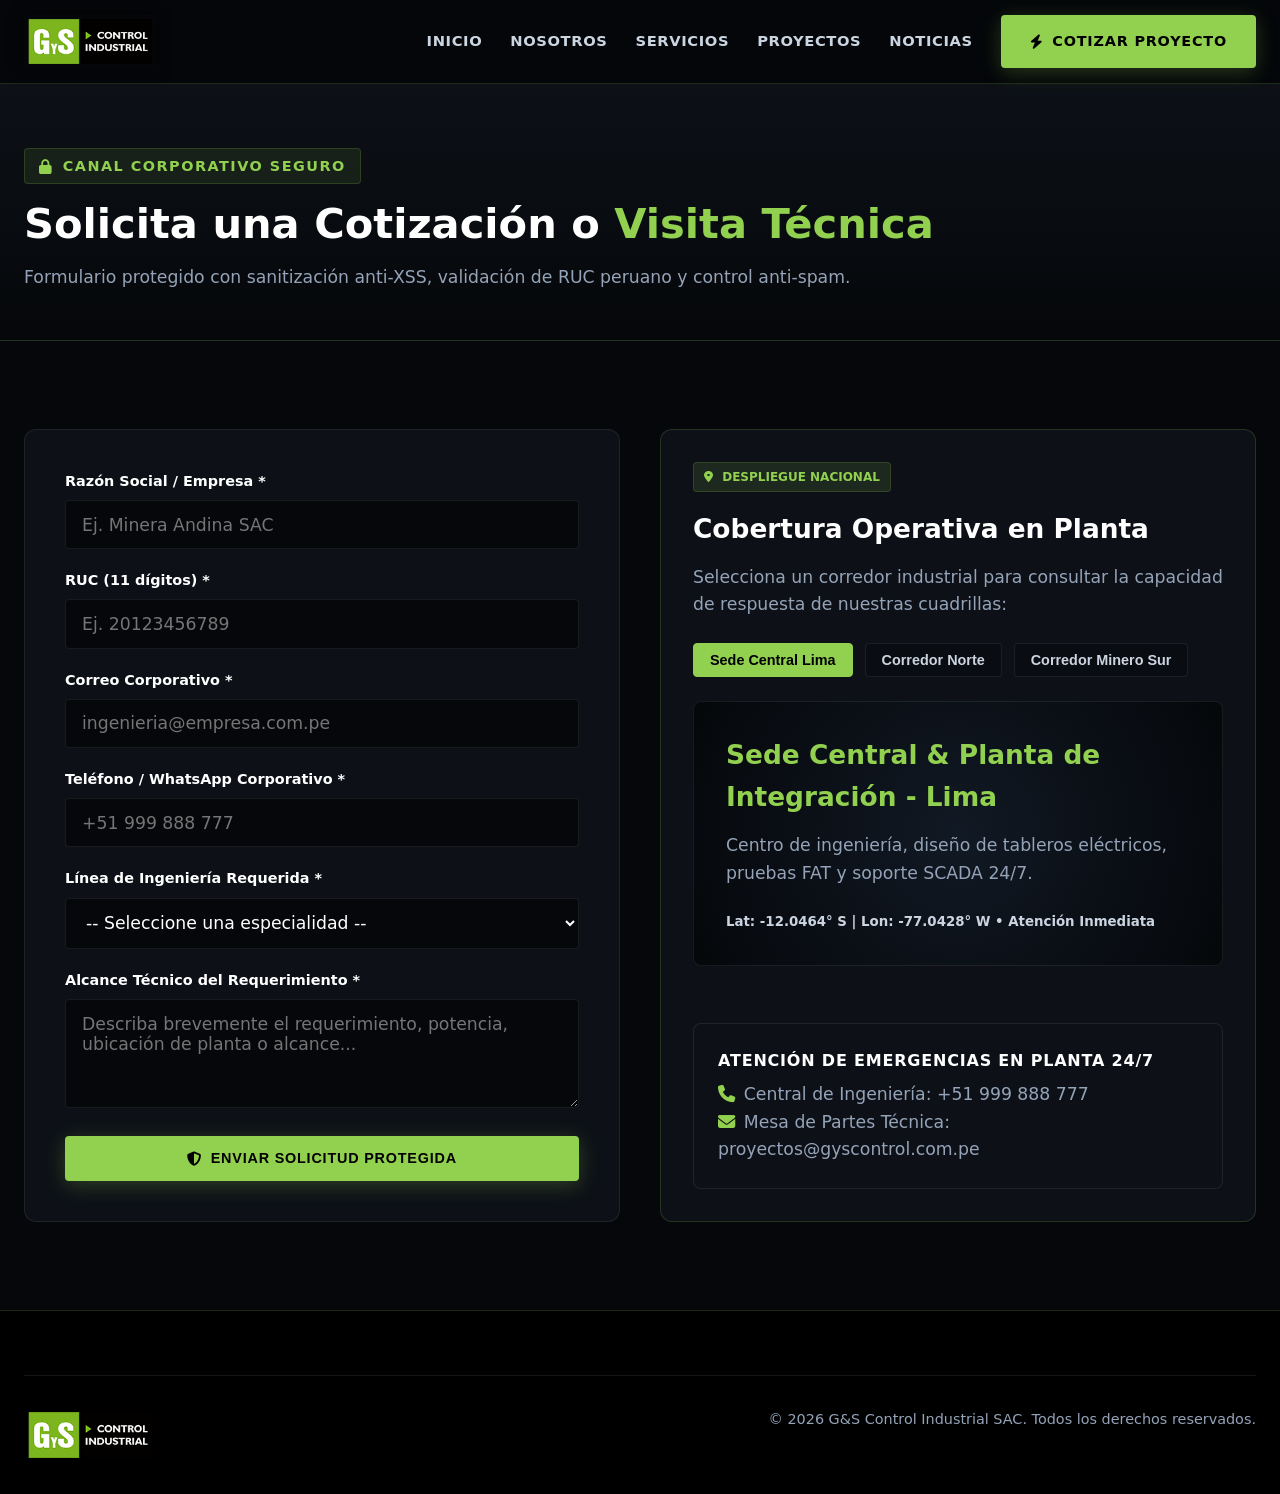
==== contactanos.html @ cea65ff3 "feat(release): arquitectura completa G&S Control Industrial con branding logo-3.png y seguridad fron" ====
<!DOCTYPE html>
<html lang="es">
<head>
  <meta charset="UTF-8">
  <meta name="viewport" content="width=device-width, initial-scale=1.0">
  <title>Contáctanos y Cotizaciones | G&S Control Industrial SAC</title>
  <link rel="stylesheet" href="https://cdnjs.cloudflare.com/ajax/libs/font-awesome/6.5.1/css/all.min.css" crossorigin="anonymous" referrerpolicy="no-referrer">
  <link rel="stylesheet" href="assets/css/main.css">
  <link rel="stylesheet" href="assets/css/security.css">
</head>
<body>

  <header class="site-header">
    <div class="container header-inner">
      <a href="index.html" class="brand-link">
        <img src="assets/images/logo-3.png" alt="G&S Control Industrial Logo" class="gys-logo-img">
      </a>
      <button class="nav-toggle" id="navToggle" aria-expanded="false" aria-label="Abrir menú">☰</button>
      <nav>
        <ul class="nav-menu" id="navMenu">
          <li><a href="index.html" class="nav-link">Inicio</a></li>
          <li><a href="nosotros.html" class="nav-link">Nosotros</a></li>
          <li><a href="servicios.html" class="nav-link">Servicios</a></li>
          <li><a href="proyectos.html" class="nav-link">Proyectos</a></li>
          <li><a href="noticias.html" class="nav-link">Noticias</a></li>
          <li><a href="contactanos.html" class="btn btn--primary" data-icon="bolt">Cotizar Proyecto</a></li>
        </ul>
      </nav>
    </div>
  </header>

  <main>
    <section class="page-banner">
      <div class="container">
        <span class="section-tag" data-icon="lock">Canal Corporativo Seguro</span>
        <h1 class="section-title">Solicita una Cotización o <span>Visita Técnica</span></h1>
        <p class="section-desc">Formulario protegido con sanitización anti-XSS, validación de RUC peruano y control anti-spam.</p>
      </div>
    </section>

    <section class="section">
      <div class="container grid-2">
        <!-- FORMULARIO BLINDADO -->
        <form id="quoteForm" class="contact-form" novalidate>
          <!-- Campo Trampa Honeypot (Invisible para usuarios reales) -->
          <div class="hp-trap-field" aria-hidden="true">
            <label for="hp_website_url">No llenar este campo</label>
            <input type="text" id="hp_website_url" name="hp_website_url" tabindex="-1" autocomplete="off">
          </div>

          <div class="form-group">
            <label class="form-label" for="companyName">Razón Social / Empresa *</label>
            <input type="text" id="companyName" class="form-control" placeholder="Ej. Minera Andina SAC" required maxlength="100">
          </div>

          <div class="form-group">
            <label class="form-label" for="companyRuc">RUC (11 dígitos) *</label>
            <input type="text" id="companyRuc" class="form-control" placeholder="Ej. 20123456789" required maxlength="11" inputmode="numeric">
          </div>

          <div class="form-group">
            <label class="form-label" for="contactEmail">Correo Corporativo *</label>
            <input type="email" id="contactEmail" class="form-control" placeholder="ingenieria@empresa.com.pe" required maxlength="120">
          </div>

          <div class="form-group">
            <label class="form-label" for="contactPhone">Teléfono / WhatsApp Corporativo *</label>
            <input type="tel" id="contactPhone" class="form-control" placeholder="+51 999 888 777" required maxlength="15">
          </div>

          <div class="form-group">
            <label class="form-label" for="serviceType">Línea de Ingeniería Requerida *</label>
            <select id="serviceType" class="form-control" required>
              <option value="">-- Seleccione una especialidad --</option>
              <option value="Automatizacion PLC SCADA">1. Automatización Industrial & SCADA</option>
              <option value="Ingenieria Electrica MT BT">2. Ingeniería Eléctrica y Subestaciones MT/BT</option>
              <option value="Instrumentacion Industrial">3. Instrumentación y Calibración</option>
              <option value="Tableros Electricos IEC">4. Fabricación de Tableros Eléctricos</option>
              <option value="Mantenimiento y Energia">5. Mantenimiento Predictivo y Calidad de Energía</option>
            </select>
          </div>

          <div class="form-group">
            <label class="form-label" for="projectDetails">Alcance Técnico del Requerimiento *</label>
            <textarea id="projectDetails" class="form-control" rows="4" placeholder="Describa brevemente el requerimiento, potencia, ubicación de planta o alcance..." required maxlength="1000"></textarea>
          </div>

          <button type="submit" class="btn btn--primary" style="width: 100%;" data-icon="shield">
            Enviar Solicitud Protegida
          </button>

          <div id="securityAlert" class="security-alert" role="alert"></div>
        </form>

        <!-- MAPA INTERACTIVO DE SEDES Y COBERTURA -->
        <div class="map-panel">
          <div>
            <span class="badge" data-icon="location">Despliegue Nacional</span>
            <h3 class="card-title">Cobertura Operativa en Planta</h3>
            <p class="card-text">Selecciona un corredor industrial para consultar la capacidad de respuesta de nuestras cuadrillas:</p>

            <div class="chart-controls">
              <button type="button" class="filter-btn active" data-zone="lima">Sede Central Lima</button>
              <button type="button" class="filter-btn" data-zone="norte">Corredor Norte</button>
              <button type="button" class="filter-btn" data-zone="sur">Corredor Minero Sur</button>
            </div>

            <div class="map-screen">
              <h4 id="mapZoneTitle" class="card-title" style="color: var(--gys-green-primary);">
                Sede Central & Planta de Integración - Lima
              </h4>
              <p id="mapZoneDesc" class="card-text">
                Centro de ingeniería, diseño de tableros eléctricos, pruebas FAT y soporte SCADA 24/7.
              </p>
              <small id="mapZoneCoords" style="color: var(--text-light); font-weight: 700;">
                Lat: -12.0464° S | Lon: -77.0428° W • Atención Inmediata
              </small>
            </div>
          </div>

          <div class="card" style="padding: 1.5rem;">
            <h4 class="footer-title" style="margin-bottom: 0.5rem;">Atención de Emergencias en Planta 24/7</h4>
            <p class="section-desc" data-icon="phone">Central de Ingeniería: +51 999 888 777</p>
            <p class="section-desc" data-icon="envelope">Mesa de Partes Técnica: proyectos@gyscontrol.com.pe</p>
          </div>
        </div>
      </div>
    </section>
  </main>

  <footer class="site-footer">
    <div class="container">
      <div class="footer-bottom">
        <img src="assets/images/logo-3.png" alt="G&S Control Industrial Logo" class="gys-logo-img">
        <span>© 2026 G&S Control Industrial SAC. Todos los derechos reservados.</span>
      </div>
    </div>
  </footer>

  <script src="assets/js/main.js" defer></script>
  <script src="assets/js/security.js" defer></script>
</body>
</html>
---- assets/css/main.css ----
/* ==========================================================================
   G&S CONTROL INDUSTRIAL SAC - MAIN STYLESHEET
   Branding: #92D050 (Neon Industrial Green) | Dark Mode Industrial
   ========================================================================== */

:root {
  /* Paleta Corporativa Oficial */
  --gys-green-primary: #92D050;
  --gys-green-secondary: #8eb81e;
  --gys-green-dark: #81a81b;
  --gys-green-glow: rgba(146, 208, 80, 0.25);

  /* Fondos Oscuros (Dark Mode Industrial) */
  --bg-deep: #05070a;
  --bg-panel: #0d1117;
  --bg-surface: #090d12;
  --bg-pure-black: #000000;
  --border-industrial: rgba(146, 208, 80, 0.18);
  --border-subtle: rgba(255, 255, 255, 0.08);

  /* Textos */
  --text-white: #ffffff;
  --text-light: #cbd5e1;
  --text-muted: #94a3b8;

  /* Tipografía y Escalado Fluido */
  --font-main: 'Inter', system-ui, -apple-system, BlinkMacSystemFont, 'Segoe UI', Roboto, sans-serif;
  --fs-h1: clamp(2.2rem, 4vw + 1rem, 3.75rem);
  --fs-h2: clamp(1.75rem, 2.8vw + 0.8rem, 2.6rem);
  --fs-h3: clamp(1.25rem, 1.5vw + 0.5rem, 1.65rem);
  --fs-body: clamp(0.95rem, 0.4vw + 0.85rem, 1.08rem);
  --fs-small: clamp(0.8rem, 0.2vw + 0.75rem, 0.9rem);

  /* Layout & Transiciones */
  --max-width: 1280px;
  --header-height: 84px;
  --radius-sm: 4px;
  --radius-md: 8px;
  --radius-lg: 12px;
  --transition-fast: 0.2s cubic-bezier(0.4, 0, 0.2, 1);
  --transition-smooth: 0.35s cubic-bezier(0.16, 1, 0.3, 1);
}

/* Reset Moderno */
*, *::before, *::after {
  box-sizing: border-box;
  margin: 0;
  padding: 0;
}

html {
  scroll-behavior: smooth;
  background-color: var(--bg-deep);
  color: var(--text-light);
  font-family: var(--font-main);
  font-size: 16px;
  line-height: 1.6;
}

body {
  background-color: var(--bg-deep);
  overflow-x: hidden;
  min-height: 100vh;
  display: flex;
  flex-direction: column;
}

main {
  flex: 1;
  padding-top: var(--header-height);
}

a {
  color: inherit;
  text-decoration: none;
  transition: color var(--transition-fast);
}

ul {
  list-style: none;
}

img, video {
  max-width: 100%;
  height: auto;
  display: block;
}

/* ==========================================================================
   ICONOGRAFÍA FONT AWESOME 6 FREE (MEDIANTE PSEUDO-ELEMENTOS ::before)
   ========================================================================== */
[data-icon]::before {
  font-family: "Font Awesome 6 Free";
  font-weight: 900;
  display: inline-block;
  font-style: normal;
  font-variant: normal;
  text-rendering: auto;
  -webkit-font-smoothing: antialiased;
  color: var(--gys-green-primary);
  margin-right: 0.55rem;
}

[data-icon="bolt"]::before { content: "\f0e7"; }
[data-icon="gears"]::before { content: "\f085"; }
[data-icon="microchip"]::before { content: "\f2db"; }
[data-icon="gauge"]::before { content: "\f624"; }
[data-icon="shield"]::before { content: "\f3ed"; }
[data-icon="chart"]::before { content: "\f080"; }
[data-icon="industry"]::before { content: "\f275"; }
[data-icon="check"]::before { content: "\f00c"; }
[data-icon="phone"]::before { content: "\f095"; }
[data-icon="envelope"]::before { content: "\f0e0"; }
[data-icon="location"]::before { content: "\f3c5"; }
[data-icon="arrow-right"]::before { content: "\f061"; margin-right: 0; margin-left: 0.5rem; }
[data-icon="certificate"]::before { content: "\f0a3"; }
[data-icon="users"]::before { content: "\f0c0"; }
[data-icon="clock"]::before { content: "\f017"; }
[data-icon="wrench"]::before { content: "\f0ad"; }
[data-icon="newspaper"]::before { content: "\f1ea"; }
[data-icon="filter"]::before { content: "\f0b0"; }
[data-icon="lock"]::before { content: "\f023"; }

/* ==========================================================================
   UTILIDADES GLOBALES Y CONTENEDORES
   ========================================================================== */
.container {
  width: 100%;
  max-width: var(--max-width);
  margin: 0 auto;
  padding: 0 1.5rem;
}

.section {
  padding: 5.5rem 0;
  position: relative;
}

.section--alt {
  background-color: var(--bg-surface);
  border-top: 1px solid var(--border-subtle);
  border-bottom: 1px solid var(--border-subtle);
}

.section-header {
  max-width: 760px;
  margin-bottom: 3.5rem;
}

.section-tag {
  display: inline-flex;
  align-items: center;
  background: rgba(146, 208, 80, 0.1);
  color: var(--gys-green-primary);
  border: 1px solid var(--border-industrial);
  padding: 0.35rem 0.9rem;
  border-radius: var(--radius-sm);
  font-size: var(--fs-small);
  font-weight: 700;
  text-transform: uppercase;
  letter-spacing: 1.5px;
  margin-bottom: 1rem;
}

.section-title {
  font-size: var(--fs-h2);
  color: var(--text-white);
  font-weight: 800;
  line-height: 1.15;
  margin-bottom: 1rem;
}

.section-title span {
  color: var(--gys-green-primary);
}

.section-desc {
  font-size: var(--fs-body);
  color: var(--text-muted);
}

/* Botones Corporativos */
.btn {
  display: inline-flex;
  align-items: center;
  justify-content: center;
  padding: 0.85rem 1.75rem;
  font-size: var(--fs-small);
  font-weight: 700;
  text-transform: uppercase;
  letter-spacing: 0.8px;
  border-radius: var(--radius-sm);
  border: 1px solid transparent;
  cursor: pointer;
  transition: all var(--transition-fast);
}

.btn--primary {
  background-color: var(--gys-green-primary);
  color: var(--bg-pure-black);
  box-shadow: 0 4px 20px var(--gys-green-glow);
}

.btn--primary[data-icon]::before {
  color: var(--bg-pure-black);
}

.btn--primary:hover {
  background-color: var(--gys-green-secondary);
  transform: translateY(-2px);
  box-shadow: 0 6px 25px rgba(146, 208, 80, 0.4);
}

.btn--outline {
  background-color: transparent;
  color: var(--text-white);
  border-color: var(--gys-green-primary);
}

.btn--outline:hover {
  background-color: rgba(146, 208, 80, 0.12);
  color: var(--gys-green-primary);
}

/* ==========================================================================
   HEADER, NAVEGACIÓN Y LOGOTIPO OFICIAL (logo-3.png)
   ========================================================================== */
.site-header {
  position: fixed;
  top: 0;
  left: 0;
  width: 100%;
  height: var(--header-height);
  background: rgba(5, 7, 10, 0.92);
  backdrop-filter: blur(12px);
  border-bottom: 1px solid var(--border-industrial);
  z-index: 1000;
}

.header-inner {
  display: flex;
  align-items: center;
  justify-content: space-between;
  height: 100%;
}

.brand-link {
  display: inline-flex;
  align-items: center;
}

.gys-logo-img {
  height: 54px;
  width: auto;
  object-fit: contain;
  border-radius: 2px;
  box-shadow: 0 0 15px rgba(0, 0, 0, 0.6);
  transition: transform var(--transition-fast);
}

.brand-link:hover .gys-logo-img {
  transform: scale(1.02);
}

.nav-menu {
  display: flex;
  align-items: center;
  gap: 1.75rem;
}

.nav-link {
  font-size: 0.92rem;
  font-weight: 600;
  color: var(--text-light);
  text-transform: uppercase;
  letter-spacing: 0.6px;
  padding: 0.4rem 0;
  position: relative;
}

.nav-link::after {
  content: "";
  position: absolute;
  bottom: 0;
  left: 0;
  width: 0;
  height: 2px;
  background-color: var(--gys-green-primary);
  transition: width var(--transition-fast);
}

.nav-link:hover,
.nav-link.active {
  color: var(--gys-green-primary);
}

.nav-link:hover::after,
.nav-link.active::after {
  width: 100%;
}

.nav-toggle {
  display: none;
  background: transparent;
  border: 1px solid var(--border-industrial);
  color: var(--gys-green-primary);
  padding: 0.5rem 0.75rem;
  border-radius: var(--radius-sm);
  font-size: 1.25rem;
  cursor: pointer;
}

/* ==========================================================================
   HERO PRINCIPAL CON VIDEO INDUSTRIAL EN BUCLE
   ========================================================================== */
.hero {
  position: relative;
  min-height: calc(100vh - var(--header-height));
  display: flex;
  align-items: center;
  background-color: var(--bg-pure-black);
  overflow: hidden;
  border-bottom: 1px solid var(--border-industrial);
}

.hero-video {
  position: absolute;
  top: 0;
  left: 0;
  width: 100%;
  height: 100%;
  object-fit: cover;
  opacity: 0.28;
  z-index: 1;
}

.hero-overlay {
  position: absolute;
  inset: 0;
  background: radial-gradient(circle at 20% 50%, rgba(146, 208, 80, 0.12), transparent 60%),
              linear-gradient(90deg, rgba(5, 7, 10, 0.95) 0%, rgba(5, 7, 10, 0.75) 60%, rgba(5, 7, 10, 0.9) 100%);
  z-index: 2;
}

.hero-content {
  position: relative;
  z-index: 3;
  max-width: 820px;
  padding: 4rem 0;
}

.hero-title {
  font-size: var(--fs-h1);
  color: var(--text-white);
  font-weight: 900;
  line-height: 1.08;
  margin-bottom: 1.5rem;
  letter-spacing: -0.5px;
}

.hero-title span {
  color: var(--gys-green-primary);
}

.hero-subtitle {
  font-size: clamp(1.05rem, 1vw + 0.8rem, 1.28rem);
  color: var(--text-light);
  margin-bottom: 2.25rem;
  max-width: 680px;
}

.hero-actions {
  display: flex;
  flex-wrap: wrap;
  gap: 1rem;
  margin-bottom: 3.5rem;
}

.hero-stats {
  display: grid;
  grid-template-columns: repeat(auto-fit, minmax(160px, 1fr));
  gap: 1.5rem;
  padding-top: 2rem;
  border-top: 1px solid var(--border-subtle);
}

.stat-item strong {
  display: block;
  font-size: 2rem;
  font-weight: 800;
  color: var(--gys-green-primary);
  line-height: 1.1;
}

.stat-item span {
  font-size: var(--fs-small);
  color: var(--text-muted);
  text-transform: uppercase;
  letter-spacing: 0.5px;
}

/* Page Banner Interior */
.page-banner {
  background: linear-gradient(180deg, var(--bg-panel) 0%, var(--bg-deep) 100%);
  padding: 4rem 0 3rem;
  border-bottom: 1px solid var(--border-industrial);
}

/* ==========================================================================
   GRIDS Y TARJETAS INDUSTRIALES (SERVICIOS, PROYECTOS, NOTICIAS)
   ========================================================================== */
.grid-3 {
  display: grid;
  grid-template-columns: repeat(auto-fit, minmax(320px, 1fr));
  gap: 2rem;
}

.grid-2 {
  display: grid;
  grid-template-columns: repeat(auto-fit, minmax(420px, 1fr));
  gap: 2.5rem;
}

.card {
  background-color: var(--bg-panel);
  border: 1px solid var(--border-subtle);
  border-radius: var(--radius-md);
  padding: 2.25rem;
  transition: all var(--transition-smooth);
  position: relative;
  overflow: hidden;
  display: flex;
  flex-direction: column;
  justify-content: space-between;
}

.card::after {
  content: "";
  position: absolute;
  top: 0;
  left: 0;
  width: 4px;
  height: 100%;
  background-color: var(--gys-green-primary);
  opacity: 0;
  transition: opacity var(--transition-fast);
}

.card:hover {
  transform: translateY(-5px);
  border-color: var(--border-industrial);
  box-shadow: 0 12px 32px rgba(0, 0, 0, 0.5);
}

.card:hover::after {
  opacity: 1;
}

.card-icon {
  font-size: 2rem;
  margin-bottom: 1.25rem;
}

.card-title {
  font-size: var(--fs-h3);
  color: var(--text-white);
  margin-bottom: 0.85rem;
  font-weight: 700;
}

.card-text {
  color: var(--text-muted);
  font-size: var(--fs-body);
  margin-bottom: 1.5rem;
}

.card-list {
  margin-bottom: 1.5rem;
}

.card-list li {
  font-size: var(--fs-small);
  color: var(--text-light);
  margin-bottom: 0.5rem;
}

.badge {
  display: inline-block;
  padding: 0.25rem 0.65rem;
  font-size: 0.75rem;
  font-weight: 700;
  text-transform: uppercase;
  background: rgba(146, 208, 80, 0.12);
  color: var(--gys-green-primary);
  border: 1px solid var(--border-industrial);
  border-radius: var(--radius-sm);
  margin-bottom: 1rem;
  width: fit-content;
}

/* ==========================================================================
   GRÁFICA INTERACTIVA DE EFICIENCIA OPERATIVA (chart.js)
   ========================================================================== */
.chart-wrapper {
  background-color: var(--bg-panel);
  border: 1px solid var(--border-industrial);
  border-radius: var(--radius-lg);
  padding: 2rem;
}

.chart-controls {
  display: flex;
  flex-wrap: wrap;
  gap: 0.75rem;
  margin-bottom: 1.5rem;
}

.filter-btn {
  background: var(--bg-surface);
  color: var(--text-light);
  border: 1px solid var(--border-subtle);
  padding: 0.5rem 1rem;
  border-radius: var(--radius-sm);
  font-size: var(--fs-small);
  font-weight: 600;
  cursor: pointer;
  transition: all var(--transition-fast);
}

.filter-btn:hover,
.filter-btn.active {
  background: var(--gys-green-primary);
  color: var(--bg-pure-black);
  border-color: var(--gys-green-primary);
}

.canvas-holder {
  width: 100%;
  height: 320px;
  position: relative;
}

#efficiencyChart {
  width: 100%;
  height: 100%;
}

/* ==========================================================================
   FORMULARIO DE CONTACTO Y MAPA INTERACTIVO
   ========================================================================== */
.contact-form {
  background-color: var(--bg-panel);
  border: 1px solid var(--border-subtle);
  border-radius: var(--radius-lg);
  padding: 2.5rem;
}

.form-group {
  margin-bottom: 1.25rem;
}

.form-label {
  display: block;
  font-size: var(--fs-small);
  font-weight: 600;
  color: var(--text-white);
  margin-bottom: 0.45rem;
}

.form-control {
  width: 100%;
  padding: 0.85rem 1rem;
  background-color: var(--bg-deep);
  border: 1px solid var(--border-subtle);
  border-radius: var(--radius-sm);
  color: var(--text-white);
  font-family: inherit;
  font-size: var(--fs-body);
  transition: border-color var(--transition-fast);
}

.form-control:focus {
  outline: none;
  border-color: var(--gys-green-primary);
  box-shadow: 0 0 0 3px rgba(146, 208, 80, 0.15);
}

.map-panel {
  background-color: var(--bg-panel);
  border: 1px solid var(--border-industrial);
  border-radius: var(--radius-lg);
  padding: 2rem;
  display: flex;
  flex-direction: column;
  justify-content: space-between;
}

.map-screen {
  background: radial-gradient(circle at center, #111924 0%, #05070a 100%);
  border: 1px solid var(--border-subtle);
  border-radius: var(--radius-md);
  padding: 2rem;
  min-height: 260px;
  display: flex;
  flex-direction: column;
  justify-content: center;
  margin-bottom: 1.5rem;
}

/* ==========================================================================
   FOOTER CORPORATIVO
   ========================================================================== */
.site-footer {
  background-color: var(--bg-pure-black);
  border-top: 1px solid var(--border-industrial);
  padding: 4rem 0 2rem;
  margin-top: auto;
}

.footer-grid {
  display: grid;
  grid-template-columns: 1.5fr 1fr 1fr 1.2fr;
  gap: 2.5rem;
  margin-bottom: 3rem;
}

.footer-title {
  color: var(--text-white);
  font-size: 1rem;
  font-weight: 700;
  text-transform: uppercase;
  letter-spacing: 0.8px;
  margin-bottom: 1.25rem;
}

.footer-links li {
  margin-bottom: 0.65rem;
}

.footer-links a {
  color: var(--text-muted);
  font-size: var(--fs-small);
}

.footer-links a:hover {
  color: var(--gys-green-primary);
}

.footer-bottom {
  padding-top: 2rem;
  border-top: 1px solid var(--border-subtle);
  display: flex;
  flex-wrap: wrap;
  justify-content: space-between;
  font-size: var(--fs-small);
  color: var(--text-muted);
}

/* ==========================================================================
   MEDIA QUERIES (RESPONSIVE DESIGN)
   ========================================================================== */
@media (max-width: 992px) {
  .grid-2 {
    grid-template-columns: 1fr;
  }
  .footer-grid {
    grid-template-columns: 1fr 1fr;
  }
}

@media (max-width: 768px) {
  .nav-toggle {
    display: block;
  }
  .nav-menu {
    position: fixed;
    top: var(--header-height);
    left: 0;
    width: 100%;
    background-color: var(--bg-panel);
    flex-direction: column;
    align-items: flex-start;
    padding: 1.5rem;
    border-bottom: 1px solid var(--border-industrial);
    transform: translateY(-150%);
    opacity: 0;
    pointer-events: none;
    transition: all var(--transition-smooth);
  }
  .nav-menu.open {
    transform: translateY(0);
    opacity: 1;
    pointer-events: auto;
  }
  .footer-grid {
    grid-template-columns: 1fr;
  }
}
---- assets/css/security.css ----
/* ==========================================================================
   G&S CONTROL INDUSTRIAL SAC - FRONTEND SECURITY & UI HARDENING
   ========================================================================== */

/* 1. Protección de Activos Gráficos y Logotipo contra Arrastre y Recorte */
.gys-logo-img,
.hero-video,
img {
  -webkit-user-drag: none;
  user-select: none;
  -webkit-user-select: none;
}

/* 2. Prevención de Selección en Elementos de Interfaz Críticos */
.site-header,
.btn,
.filter-btn,
.badge {
  user-select: none;
  -webkit-user-select: none;
}

/* 3. Campo Honeypot Anti-Bots (Invisible para humanos, trampa para scrapers) */
.hp-trap-field {
  position: absolute !important;
  left: -9999px !important;
  top: -9999px !important;
  width: 1px !important;
  height: 1px !important;
  opacity: 0 !important;
  pointer-events: none !important;
  z-index: -1 !important;
}

/* 4. Estados de Validación Estricta y Alertas de Seguridad */
.form-control.is-invalid {
  border-color: #ef4444 !important;
  background-color: rgba(239, 68, 68, 0.06);
}

.form-control.is-valid {
  border-color: var(--gys-green-primary) !important;
}

.security-alert {
  padding: 1rem 1.25rem;
  border-radius: 6px;
  font-size: 0.9rem;
  font-weight: 600;
  margin-top: 1rem;
  display: none;
}

.security-alert.show {
  display: block;
}

.security-alert--error {
  background-color: rgba(239, 68, 68, 0.15);
  border: 1px solid #ef4444;
  color: #fca5a5;
}

.security-alert--success {
  background-color: rgba(146, 208, 80, 0.15);
  border: 1px solid var(--gys-green-primary);
  color: var(--gys-green-primary);
}

/* 5. Bloqueo Visual Anti-Clickjacking si se detecta iframe no autorizado */
html.framed-blocked body {
  display: none !important;
}
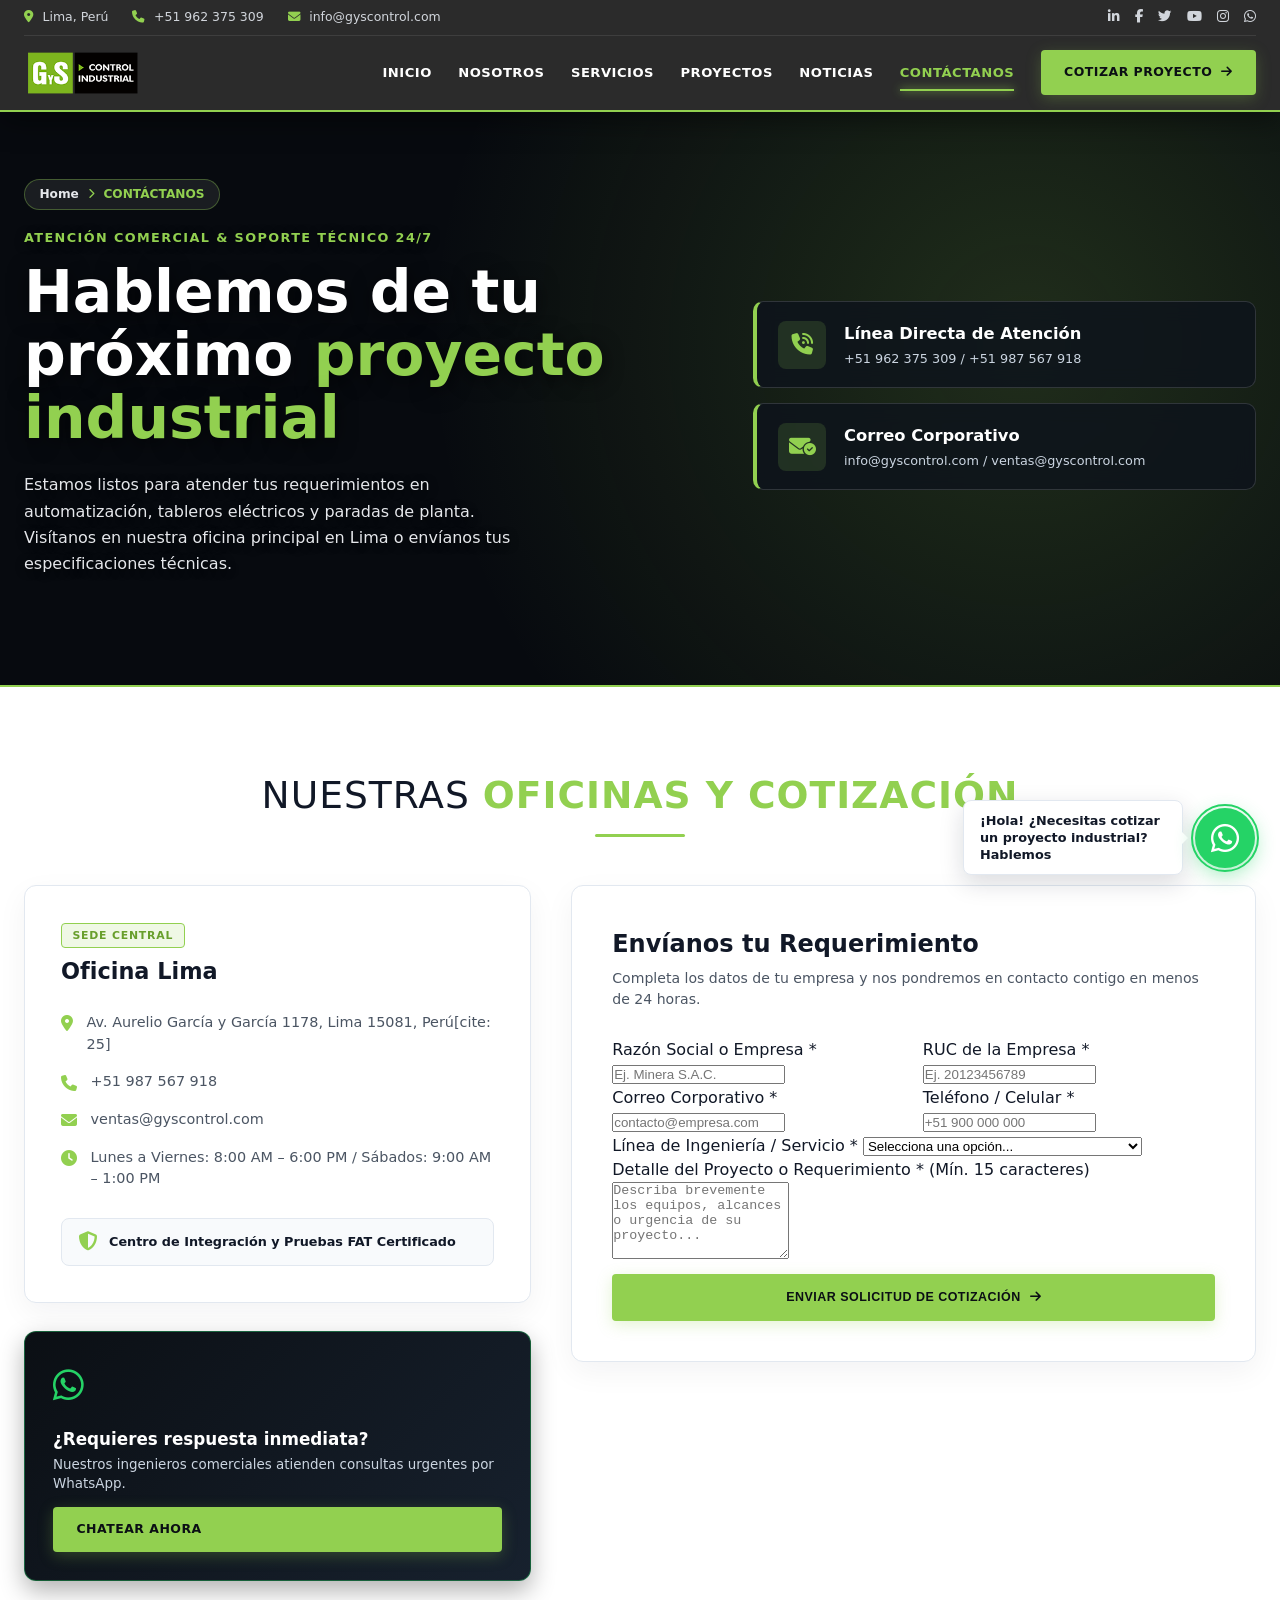
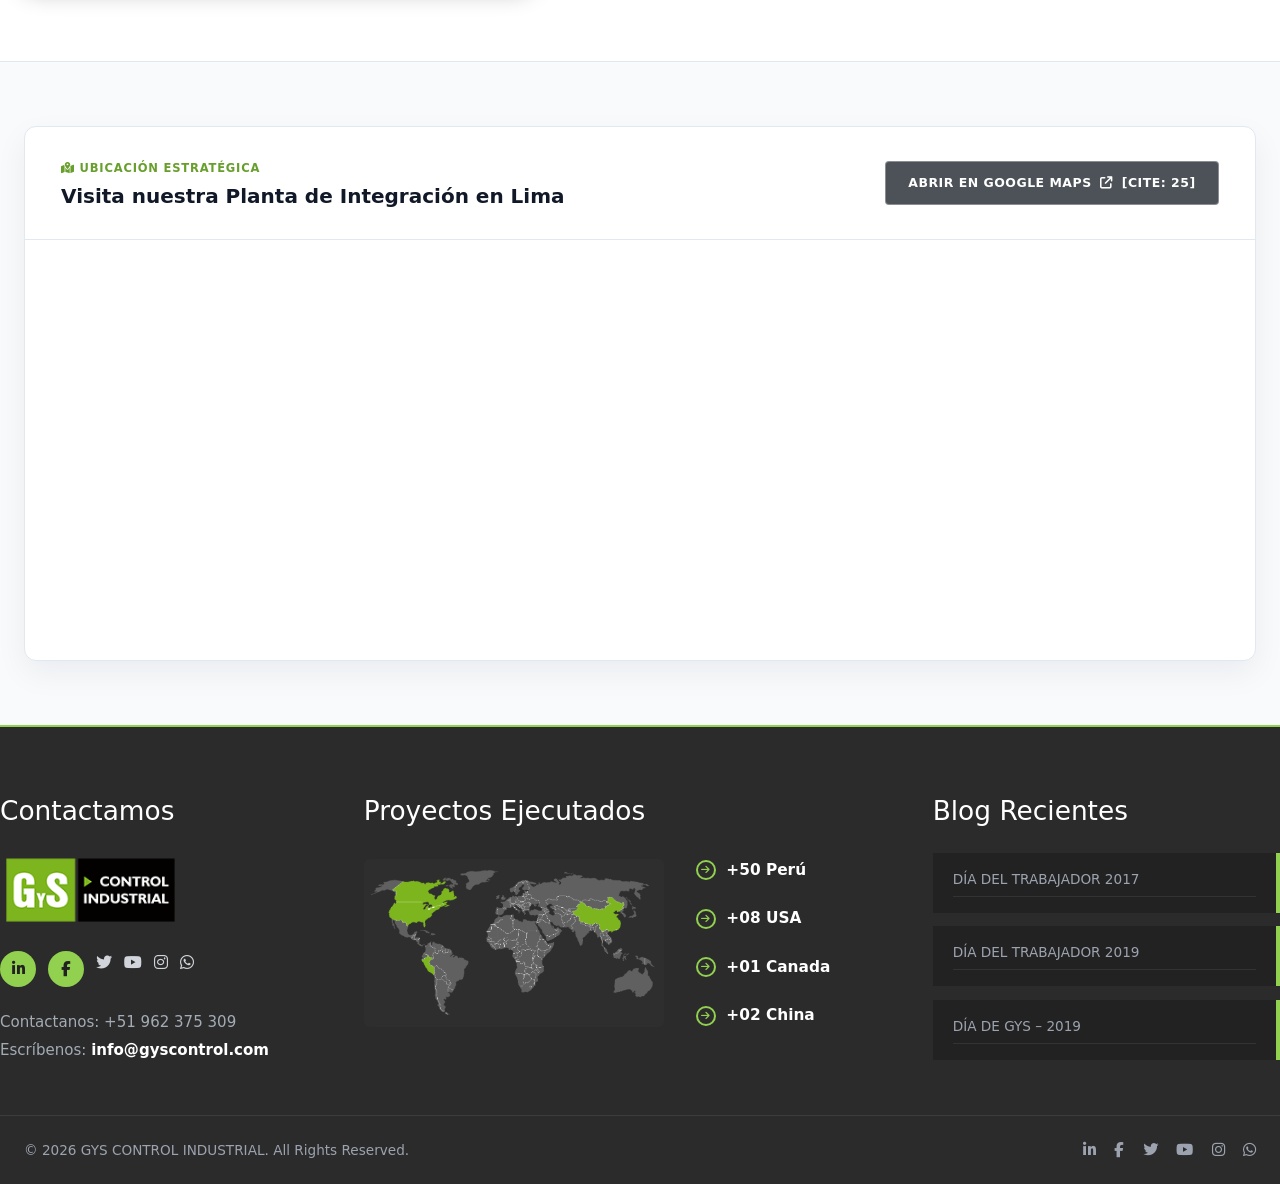
==== commit ce5761b5: "feat(contactanos): seccion de contacto renovada con hero transparente, tarjeta de oficina, formulari" ====
--- a/contactanos.html
+++ b/contactanos.html
@@ -3,136 +3,323 @@
 <head>
   <meta charset="UTF-8">
   <meta name="viewport" content="width=device-width, initial-scale=1.0">
+  <meta http-equiv="X-Content-Type-Options" content="nosniff">
+  <meta name="referrer" content="strict-origin-when-cross-origin">
   <title>Contáctanos y Cotizaciones | G&S Control Industrial SAC</title>
+  <meta name="description" content="Ponte en contacto con nuestro equipo de ingeniería. Solicita cotizaciones para automatización, tableros eléctricos y proyectos industriales en Lima y todo el Perú.">
   <link rel="stylesheet" href="https://cdnjs.cloudflare.com/ajax/libs/font-awesome/6.5.1/css/all.min.css" crossorigin="anonymous" referrerpolicy="no-referrer">
   <link rel="stylesheet" href="assets/css/main.css">
   <link rel="stylesheet" href="assets/css/security.css">
 </head>
 <body>
 
+  <!-- 1. ENCABEZADO UNIFICADO -->
   <header class="site-header">
-    <div class="container header-inner">
-      <a href="index.html" class="brand-link">
-        <img src="assets/images/logo-3.png" alt="G&S Control Industrial Logo" class="gys-logo-img">
-      </a>
-      <button class="nav-toggle" id="navToggle" aria-expanded="false" aria-label="Abrir menú">☰</button>
-      <nav>
-        <ul class="nav-menu" id="navMenu">
-          <li><a href="index.html" class="nav-link">Inicio</a></li>
-          <li><a href="nosotros.html" class="nav-link">Nosotros</a></li>
-          <li><a href="servicios.html" class="nav-link">Servicios</a></li>
-          <li><a href="proyectos.html" class="nav-link">Proyectos</a></li>
-          <li><a href="noticias.html" class="nav-link">Noticias</a></li>
-          <li><a href="contactanos.html" class="btn btn--primary" data-icon="bolt">Cotizar Proyecto</a></li>
-        </ul>
-      </nav>
+    <div class="container">
+      <div class="header-top-unified">
+        <div class="top-bar-info">
+          <span><i class="fa-solid fa-location-dot"></i> Lima, Perú</span>
+          <a href="tel:+51962375309"><i class="fa-solid fa-phone"></i> +51 962 375 309</a>
+          <a href="mailto:info@gyscontrol.com"><i class="fa-solid fa-envelope"></i> info@gyscontrol.com</a>
+        </div>
+        <div class="top-bar-socials">
+          <a href="https://linkedin.com" target="_blank" rel="noopener noreferrer" aria-label="LinkedIn"><i class="fa-brands fa-linkedin-in"></i></a>
+          <a href="https://facebook.com" target="_blank" rel="noopener noreferrer" aria-label="Facebook"><i class="fa-brands fa-facebook-f"></i></a>
+          <a href="https://twitter.com" target="_blank" rel="noopener noreferrer" aria-label="Twitter"><i class="fa-brands fa-twitter"></i></a>
+          <a href="https://youtube.com" target="_blank" rel="noopener noreferrer" aria-label="YouTube"><i class="fa-brands fa-youtube"></i></a>
+          <a href="https://instagram.com" target="_blank" rel="noopener noreferrer" aria-label="Instagram"><i class="fa-brands fa-instagram"></i></a>
+          <a href="https://wa.me/51962375309" target="_blank" rel="noopener noreferrer" aria-label="WhatsApp"><i class="fa-brands fa-whatsapp"></i></a>
+        </div>
+      </div>
+
+      <div class="header-main-unified">
+        <a href="index.html" class="brand-link" aria-label="G&S Control Industrial Inicio">
+          <img src="assets/images/logo-3.png" alt="G&S Control Industrial Logo" class="gys-logo-img">
+        </a>
+        <button class="nav-toggle" id="navToggle" aria-expanded="false" aria-label="Abrir menú">☰</button>
+        <nav>
+          <ul class="nav-menu" id="navMenu">
+            <li><a href="index.html" class="nav-link">INICIO</a></li>
+            <li><a href="nosotros.html" class="nav-link">NOSOTROS</a></li>
+            <li><a href="servicios.html" class="nav-link">SERVICIOS</a></li>
+            <li><a href="proyectos.html" class="nav-link">PROYECTOS</a></li>
+            <li><a href="noticias.html" class="nav-link">NOTICIAS</a></li>
+            <li><a href="contactanos.html" class="nav-link active">CONTÁCTANOS</a></li>
+            <li><a href="contactanos.html" class="btn btn--green">COTIZAR PROYECTO <i class="fa-solid fa-arrow-right"></i></a></li>
+          </ul>
+        </nav>
+      </div>
     </div>
   </header>
 
   <main>
-    <section class="page-banner">
+    <!-- 2. HERO CONTÁCTANOS CON IMAGEN TRANSPARENTE OSCURA -->
+    <section class="contact-hero">
+      <div class="contact-hero-bg"></div>
+      <div class="contact-hero-overlay"></div>
+
+      <div class="container contact-hero-grid">
+        <div class="contact-hero-left">
+          <div class="contact-breadcrumb">
+            <a href="index.html">Home</a>
+            <i class="fa-solid fa-chevron-right"></i>
+            <span>CONTÁCTANOS</span>
+          </div>
+          <p class="hero-kicker">ATENCIÓN COMERCIAL &amp; SOPORTE TÉCNICO 24/7</p>
+          <h1 class="hero-main-title">
+            Hablemos de tu próximo <span>proyecto industrial</span>
+          </h1>
+          <p class="hero-lead">
+            Estamos listos para atender tus requerimientos en automatización, tableros eléctricos y paradas de planta. Visítanos en nuestra oficina principal en Lima o envíanos tus especificaciones técnicas.
+          </p>
+        </div>
+
+        <div class="contact-hero-right">
+          <div class="contact-info-card">
+            <div class="cic-icon"><i class="fa-solid fa-phone-volume"></i></div>
+            <div>
+              <strong>Línea Directa de Atención</strong>
+              <span>+51 962 375 309 / +51 987 567 918</span>
+            </div>
+          </div>
+          <div class="contact-info-card">
+            <div class="cic-icon"><i class="fa-solid fa-envelope-circle-check"></i></div>
+            <div>
+              <strong>Correo Corporativo</strong>
+              <span>info@gyscontrol.com / ventas@gyscontrol.com</span>
+            </div>
+          </div>
+        </div>
+      </div>
+    </section>
+
+    <!-- 3. APARTADO CENTRAL DE OFICINAS Y FORMULARIO (FONDO BLANCO PURO) -->
+    <section class="light-section">
       <div class="container">
-        <span class="section-tag" data-icon="lock">Canal Corporativo Seguro</span>
-        <h1 class="section-title">Solicita una Cotización o <span>Visita Técnica</span></h1>
-        <p class="section-desc">Formulario protegido con sanitización anti-XSS, validación de RUC peruano y control anti-spam.</p>
+        <div class="corp-section-title-wrap">
+          <h2 class="corp-dual-title">NUESTRAS <span>OFICINAS Y COTIZACIÓN</span></h2>
+          <div class="corp-title-underline"></div>
+        </div>
+
+        <div class="contact-main-grid">
+          <!-- Columna Izquierda: Información de Oficina -->
+          <div class="contact-left-col">
+            <div class="office-card">
+              <div class="office-header">
+                <span class="office-tag">SEDE CENTRAL</span>
+                <h3>Oficina Lima</h3>
+              </div>
+              <ul class="office-details-list">
+                <li>
+                  <i class="fa-solid fa-location-dot"></i>
+                  <span>Av. Aurelio García y García 1178, Lima 15081, Perú[cite: 25]</span>
+                </li>
+                <li>
+                  <i class="fa-solid fa-phone"></i>
+                  <a href="tel:+51987567918">+51 987 567 918</a>
+                </li>
+                <li>
+                  <i class="fa-solid fa-envelope"></i>
+                  <a href="mailto:ventas@gyscontrol.com">ventas@gyscontrol.com</a>
+                </li>
+                <li>
+                  <i class="fa-solid fa-clock"></i>
+                  <span>Lunes a Viernes: 8:00 AM – 6:00 PM / Sábados: 9:00 AM – 1:00 PM</span>
+                </li>
+              </ul>
+              <div class="office-badge-footer">
+                <i class="fa-solid fa-shield-halved"></i>
+                <span>Centro de Integración y Pruebas FAT Certificado</span>
+              </div>
+            </div>
+
+            <!-- Acceso Rápido a WhatsApp -->
+            <div class="contact-whatsapp-promo">
+              <div class="cwp-icon"><i class="fa-brands fa-whatsapp"></i></div>
+              <div class="cwp-text">
+                <strong>¿Requieres respuesta inmediata?</strong>
+                <p>Nuestros ingenieros comerciales atienden consultas urgentes por WhatsApp.</p>
+              </div>
+              <a href="https://wa.me/51962375309?text=Hola%20G%26S%20Control%20Industrial,%20deseo%20cotizar%20un%20proyecto." target="_blank" rel="noopener noreferrer" class="btn btn--green">CHATEAR AHORA</a>
+            </div>
+          </div>
+
+          <!-- Columna Derecha: Formulario de Contacto Seguro -->
+          <div class="contact-right-col">
+            <div class="contact-form-box">
+              <h3>Envíanos tu Requerimiento</h3>
+              <p class="form-subtext">Completa los datos de tu empresa y nos pondremos en contacto contigo en menos de 24 horas.</p>
+
+              <form id="quoteForm" novalidate>
+                <!-- Trampa Honeypot contra Bots -->
+                <div class="hp-trap-field">
+                  <label for="hp_website_url">Website URL</label>
+                  <input type="text" id="hp_website_url" name="hp_website_url" autocomplete="off" tabindex="-1">
+                </div>
+
+                <div class="form-row-2">
+                  <div class="form-group">
+                    <label class="form-label" for="companyName">Razón Social o Empresa *</label>
+                    <input type="text" id="companyName" class="form-control" required placeholder="Ej. Minera S.A.C.">
+                  </div>
+                  <div class="form-group">
+                    <label class="form-label" for="companyRuc">RUC de la Empresa *</label>
+                    <input type="text" id="companyRuc" class="form-control" maxlength="11" required placeholder="Ej. 20123456789">
+                  </div>
+                </div>
+
+                <div class="form-row-2">
+                  <div class="form-group">
+                    <label class="form-label" for="contactEmail">Correo Corporativo *</label>
+                    <input type="email" id="contactEmail" class="form-control" required placeholder="contacto@empresa.com">
+                  </div>
+                  <div class="form-group">
+                    <label class="form-label" for="contactPhone">Teléfono / Celular *</label>
+                    <input type="tel" id="contactPhone" class="form-control" required placeholder="+51 900 000 000">
+                  </div>
+                </div>
+
+                <div class="form-group">
+                  <label class="form-label" for="serviceType">Línea de Ingeniería / Servicio *</label>
+                  <select id="serviceType" class="form-control" required>
+                    <option value="" disabled selected>Selecciona una opción...</option>
+                    <option value="ingenieria">Ingeniería Básica y de Detalle</option>
+                    <option value="plc_scada">Programación de PLCs y SCADA</option>
+                    <option value="mes_oee">Reportes MES y Eficiencia OEE</option>
+                    <option value="montaje">Montaje Electromecánico</option>
+                    <option value="instrumentacion">Instrumentación Industrial</option>
+                    <option value="tableros">Armado de Tableros Eléctricos y de Control</option>
+                  </select>
+                </div>
+
+                <div class="form-group">
+                  <label class="form-label" for="projectDetails">Detalle del Proyecto o Requerimiento * (Mín. 15 caracteres)</label>
+                  <textarea id="projectDetails" class="form-control" rows="5" required placeholder="Describa brevemente los equipos, alcances o urgencia de su proyecto..."></textarea>
+                </div>
+
+                <button type="submit" class="btn btn--green btn--full">ENVIAR SOLICITUD DE COTIZACIÓN <i class="fa-solid fa-arrow-right"></i></button>
+
+                <div id="securityAlert" class="security-alert" role="alert"></div>
+              </form>
+            </div>
+          </div>
+        </div>
       </div>
     </section>
 
-    <section class="section">
-      <div class="container grid-2">
-        <!-- FORMULARIO BLINDADO -->
-        <form id="quoteForm" class="contact-form" novalidate>
-          <!-- Campo Trampa Honeypot (Invisible para usuarios reales) -->
-          <div class="hp-trap-field" aria-hidden="true">
-            <label for="hp_website_url">No llenar este campo</label>
-            <input type="text" id="hp_website_url" name="hp_website_url" tabindex="-1" autocomplete="off">
-          </div>
-
-          <div class="form-group">
-            <label class="form-label" for="companyName">Razón Social / Empresa *</label>
-            <input type="text" id="companyName" class="form-control" placeholder="Ej. Minera Andina SAC" required maxlength="100">
-          </div>
-
-          <div class="form-group">
-            <label class="form-label" for="companyRuc">RUC (11 dígitos) *</label>
-            <input type="text" id="companyRuc" class="form-control" placeholder="Ej. 20123456789" required maxlength="11" inputmode="numeric">
-          </div>
-
-          <div class="form-group">
-            <label class="form-label" for="contactEmail">Correo Corporativo *</label>
-            <input type="email" id="contactEmail" class="form-control" placeholder="ingenieria@empresa.com.pe" required maxlength="120">
-          </div>
-
-          <div class="form-group">
-            <label class="form-label" for="contactPhone">Teléfono / WhatsApp Corporativo *</label>
-            <input type="tel" id="contactPhone" class="form-control" placeholder="+51 999 888 777" required maxlength="15">
-          </div>
-
-          <div class="form-group">
-            <label class="form-label" for="serviceType">Línea de Ingeniería Requerida *</label>
-            <select id="serviceType" class="form-control" required>
-              <option value="">-- Seleccione una especialidad --</option>
-              <option value="Automatizacion PLC SCADA">1. Automatización Industrial & SCADA</option>
-              <option value="Ingenieria Electrica MT BT">2. Ingeniería Eléctrica y Subestaciones MT/BT</option>
-              <option value="Instrumentacion Industrial">3. Instrumentación y Calibración</option>
-              <option value="Tableros Electricos IEC">4. Fabricación de Tableros Eléctricos</option>
-              <option value="Mantenimiento y Energia">5. Mantenimiento Predictivo y Calidad de Energía</option>
-            </select>
-          </div>
-
-          <div class="form-group">
-            <label class="form-label" for="projectDetails">Alcance Técnico del Requerimiento *</label>
-            <textarea id="projectDetails" class="form-control" rows="4" placeholder="Describa brevemente el requerimiento, potencia, ubicación de planta o alcance..." required maxlength="1000"></textarea>
-          </div>
-
-          <button type="submit" class="btn btn--primary" style="width: 100%;" data-icon="shield">
-            Enviar Solicitud Protegida
-          </button>
-
-          <div id="securityAlert" class="security-alert" role="alert"></div>
-        </form>
-
-        <!-- MAPA INTERACTIVO DE SEDES Y COBERTURA -->
-        <div class="map-panel">
-          <div>
-            <span class="badge" data-icon="location">Despliegue Nacional</span>
-            <h3 class="card-title">Cobertura Operativa en Planta</h3>
-            <p class="card-text">Selecciona un corredor industrial para consultar la capacidad de respuesta de nuestras cuadrillas:</p>
-
-            <div class="chart-controls">
-              <button type="button" class="filter-btn active" data-zone="lima">Sede Central Lima</button>
-              <button type="button" class="filter-btn" data-zone="norte">Corredor Norte</button>
-              <button type="button" class="filter-btn" data-zone="sur">Corredor Minero Sur</button>
-            </div>
-
-            <div class="map-screen">
-              <h4 id="mapZoneTitle" class="card-title" style="color: var(--gys-green-primary);">
-                Sede Central & Planta de Integración - Lima
-              </h4>
-              <p id="mapZoneDesc" class="card-text">
-                Centro de ingeniería, diseño de tableros eléctricos, pruebas FAT y soporte SCADA 24/7.
-              </p>
-              <small id="mapZoneCoords" style="color: var(--text-light); font-weight: 700;">
-                Lat: -12.0464° S | Lon: -77.0428° W • Atención Inmediata
-              </small>
-            </div>
-          </div>
-
-          <div class="card" style="padding: 1.5rem;">
-            <h4 class="footer-title" style="margin-bottom: 0.5rem;">Atención de Emergencias en Planta 24/7</h4>
-            <p class="section-desc" data-icon="phone">Central de Ingeniería: +51 999 888 777</p>
-            <p class="section-desc" data-icon="envelope">Mesa de Partes Técnica: proyectos@gyscontrol.com.pe</p>
+    <!-- 4. MAPA DE GOOGLE MAPS ESTILIZADO E INTERACTIVO -->
+    <section class="map-showcase-section">
+      <div class="container">
+        <div class="map-card-wrapper">
+          <div class="map-header-info">
+            <div>
+              <span class="mhi-tag"><i class="fa-solid fa-map-location-dot"></i> UBICACIÓN ESTRATÉGICA</span>
+              <h3>Visita nuestra Planta de Integración en Lima</h3>
+            </div>
+            <a href="https://maps.google.com/?q=Av.+Aurelio+Garcia+y+Garcia+1178+Lima+15081" target="_blank" rel="noopener noreferrer" class="btn btn--dark-outline">
+              ABRIR EN GOOGLE MAPS <i class="fa-solid fa-external-link"></i>[cite: 25]
+            </a>
+          </div>
+
+          <div class="map-iframe-container">
+            <!-- Mapa interactivo estilizado con Iframe de Google Maps corporativo -->
+            <iframe 
+              src="https://www.google.com/maps/embed?pb=!1m18!1m12!1m3!1d3901.898863677273!2d-77.05452!3d-12.05835!2m3!1f0!2f0!3f0!3m2!1i1024!2i768!4f13.1!3m3!1m2!1s0x9105c93a02c3886f%3A0x6b1076f82b814675!2sAv.%20Aurelio%20Garc%C3%ada%20y%20Garc%C3%ada%201178%2C%20Lima%2015081!5e0!3m2!1ses-419!2spe!4v1680000000000!5m2!1ses-419!2spe" 
+              width="100%" 
+              height="420" 
+              style="border:0;" 
+              allowfullscreen="" 
+              loading="lazy" 
+              referrerpolicy="no-referrer-when-downgrade"
+              title="Ubicación G&S Control Industrial Lima">
+            </iframe>
           </div>
         </div>
       </div>
     </section>
   </main>
 
+  <!-- 5. FOOTER CORPORATIVO UNIFICADO -->
   <footer class="site-footer">
-    <div class="container">
-      <div class="footer-bottom">
-        <img src="assets/images/logo-3.png" alt="G&S Control Industrial Logo" class="gys-logo-img">
-        <span>© 2026 G&S Control Industrial SAC. Todos los derechos reservados.</span>
+    <div class="container footer-main">
+      <div class="footer-corp-grid">
+
+        <div>
+          <h3 class="footer-heading">Contactamos</h3>
+          <div class="footer-logo-box">
+            <img src="assets/images/logo-3.png" alt="G&S Control Industrial Logo" class="gys-logo-img">
+          </div>
+          <div class="social-circles">
+            <a href="https://linkedin.com" target="_blank" rel="noopener noreferrer" class="social-circle-btn" aria-label="LinkedIn"><i class="fa-brands fa-linkedin-in"></i></a>
+            <a href="https://facebook.com" target="_blank" rel="noopener noreferrer" class="social-circle-btn" aria-label="Facebook"><i class="fa-brands fa-facebook-f"></i></a>
+            <a href="https://twitter.com" target="_blank" rel="noopener noreferrer" aria-label="Twitter"><i class="fa-brands fa-twitter"></i></a>
+            <a href="https://youtube.com" target="_blank" rel="noopener noreferrer" aria-label="YouTube"><i class="fa-brands fa-youtube"></i></a>
+            <a href="https://instagram.com" target="_blank" rel="noopener noreferrer" aria-label="Instagram"><i class="fa-brands fa-instagram"></i></a>
+            <a href="https://wa.me/51962375309" target="_blank" rel="noopener noreferrer" aria-label="WhatsApp"><i class="fa-brands fa-whatsapp"></i></a>
+          </div>
+          <div class="footer-contact-info">
+            <p>Contactanos: <a href="tel:+51962375309">+51 962 375 309</a></p>
+            <p>Escríbenos: <a href="mailto:info@gyscontrol.com" class="email-bold">info@gyscontrol.com</a></p>
+          </div>
+        </div>
+
+        <div>
+          <h3 class="footer-heading">Proyectos Ejecutados</h3>
+          <div class="projects-world-box">
+            <div class="world-map-img-wrap" id="worldMapWrap">
+              <img src="assets/images/mapa_gys.png" alt="Proyectos ejecutados en Perú, USA, Canadá y China" class="world-map-img" id="worldMapImg">
+            </div>
+
+            <ul class="country-stats-list">
+              <li class="country-stat-item" data-country="peru">
+                <span class="country-stat-icon"><i class="fa-solid fa-arrow-right"></i></span>
+                +50 Perú
+              </li>
+              <li class="country-stat-item" data-country="usa">
+                <span class="country-stat-icon"><i class="fa-solid fa-arrow-right"></i></span>
+                +08 USA
+              </li>
+              <li class="country-stat-item" data-country="canada">
+                <span class="country-stat-icon"><i class="fa-solid fa-arrow-right"></i></span>
+                +01 Canada
+              </li>
+              <li class="country-stat-item" data-country="china">
+                <span class="country-stat-icon"><i class="fa-solid fa-arrow-right"></i></span>
+                +02 China
+              </li>
+            </ul>
+          </div>
+        </div>
+
+        <div>
+          <h3 class="footer-heading">Blog Recientes</h3>
+          <div class="recent-blog-list">
+            <a href="noticias.html" class="recent-blog-card">
+              <span>DÍA DEL TRABAJADOR 2017</span>
+            </a>
+            <a href="noticias.html" class="recent-blog-card">
+              <span>DÍA DEL TRABAJADOR 2019</span>
+            </a>
+            <a href="noticias.html" class="recent-blog-card">
+              <span>DÍA DE GYS – 2019</span>
+            </a>
+          </div>
+        </div>
+
+      </div>
+    </div>
+
+    <div class="footer-bottom-bar">
+      <div class="container footer-bottom-inner">
+        <span>© 2026 GYS CONTROL INDUSTRIAL. All Rights Reserved.</span>
+        <div class="footer-mini-socials">
+          <a href="https://linkedin.com" target="_blank" rel="noopener noreferrer" aria-label="LinkedIn"><i class="fa-brands fa-linkedin-in"></i></a>
+          <a href="https://facebook.com" target="_blank" rel="noopener noreferrer" aria-label="Facebook"><i class="fa-brands fa-facebook-f"></i></a>
+          <a href="https://twitter.com" target="_blank" rel="noopener noreferrer" aria-label="Twitter"><i class="fa-brands fa-twitter"></i></a>
+          <a href="https://youtube.com" target="_blank" rel="noopener noreferrer" aria-label="YouTube"><i class="fa-brands fa-youtube"></i></a>
+          <a href="https://instagram.com" target="_blank" rel="noopener noreferrer" aria-label="Instagram"><i class="fa-brands fa-instagram"></i></a>
+          <a href="https://wa.me/51962375309" target="_blank" rel="noopener noreferrer" aria-label="WhatsApp"><i class="fa-brands fa-whatsapp"></i></a>
+        </div>
       </div>
     </div>
   </footer>
--- a/assets/css/main.css
+++ b/assets/css/main.css
@@ -1,47 +1,37 @@
 /* ==========================================================================
-   G&S CONTROL INDUSTRIAL SAC - MAIN STYLESHEET
-   Branding: #92D050 (Neon Industrial Green) | Dark Mode Industrial
+   G&S CONTROL INDUSTRIAL SAC - ESTILOS CORPORATIVOS UNIFICADOS
    ========================================================================== */
 
 :root {
-  /* Paleta Corporativa Oficial */
   --gys-green-primary: #92D050;
-  --gys-green-secondary: #8eb81e;
-  --gys-green-dark: #81a81b;
-  --gys-green-glow: rgba(146, 208, 80, 0.25);
-
-  /* Fondos Oscuros (Dark Mode Industrial) */
-  --bg-deep: #05070a;
-  --bg-panel: #0d1117;
-  --bg-surface: #090d12;
-  --bg-pure-black: #000000;
-  --border-industrial: rgba(146, 208, 80, 0.18);
-  --border-subtle: rgba(255, 255, 255, 0.08);
-
-  /* Textos */
+  --gys-green-secondary: #7cb53b;
+  --gys-green-dark: #689f2c;
+  --gys-green-glow: rgba(146, 208, 80, 0.35);
+
+  --bg-corp-charcoal: #2b2b2b;
+  --bg-footer: #2b2b2b;
+  --bg-footer-card: #222222;
+
+  --bg-deep: #0b0f14;
+  --bg-card-dark: #121820;
+
+  /* Fondo blanco puro para los apartados centrales */
+  --bg-white: #ffffff;
+
   --text-white: #ffffff;
-  --text-light: #cbd5e1;
-  --text-muted: #94a3b8;
-
-  /* Tipografía y Escalado Fluido */
+  --text-light: #d1d5db;
+  --text-muted: #9ca3af;
+  --text-dark: #111827;
+  --text-dark-muted: #4b5563;
+
+  --border-dark: rgba(255, 255, 255, 0.1);
+  --border-green: rgba(146, 208, 80, 0.4);
+
   --font-main: 'Inter', system-ui, -apple-system, BlinkMacSystemFont, 'Segoe UI', Roboto, sans-serif;
-  --fs-h1: clamp(2.2rem, 4vw + 1rem, 3.75rem);
-  --fs-h2: clamp(1.75rem, 2.8vw + 0.8rem, 2.6rem);
-  --fs-h3: clamp(1.25rem, 1.5vw + 0.5rem, 1.65rem);
-  --fs-body: clamp(0.95rem, 0.4vw + 0.85rem, 1.08rem);
-  --fs-small: clamp(0.8rem, 0.2vw + 0.75rem, 0.9rem);
-
-  /* Layout & Transiciones */
   --max-width: 1280px;
-  --header-height: 84px;
-  --radius-sm: 4px;
-  --radius-md: 8px;
-  --radius-lg: 12px;
-  --transition-fast: 0.2s cubic-bezier(0.4, 0, 0.2, 1);
-  --transition-smooth: 0.35s cubic-bezier(0.16, 1, 0.3, 1);
-}
-
-/* Reset Moderno */
+  --transition-fast: 0.25s cubic-bezier(0.16, 1, 0.3, 1);
+}
+
 *, *::before, *::after {
   box-sizing: border-box;
   margin: 0;
@@ -50,57 +40,33 @@
 
 html {
   scroll-behavior: smooth;
+  font-family: var(--font-main);
+  font-size: 16px;
+  line-height: 1.5;
   background-color: var(--bg-deep);
   color: var(--text-light);
-  font-family: var(--font-main);
-  font-size: 16px;
-  line-height: 1.6;
 }
 
 body {
-  background-color: var(--bg-deep);
+  min-height: 100vh;
+  display: flex;
+  flex-direction: column;
   overflow-x: hidden;
-  min-height: 100vh;
-  display: flex;
-  flex-direction: column;
-}
-
-main {
-  flex: 1;
-  padding-top: var(--header-height);
-}
-
-a {
-  color: inherit;
-  text-decoration: none;
-  transition: color var(--transition-fast);
-}
-
-ul {
-  list-style: none;
-}
-
-img, video {
-  max-width: 100%;
-  height: auto;
-  display: block;
-}
-
-/* ==========================================================================
-   ICONOGRAFÍA FONT AWESOME 6 FREE (MEDIANTE PSEUDO-ELEMENTOS ::before)
-   ========================================================================== */
+}
+
+main { flex: 1; }
+a { color: inherit; text-decoration: none; transition: all var(--transition-fast); }
+ul { list-style: none; }
+img, svg, video { max-width: 100%; height: auto; display: block; }
+
 [data-icon]::before {
   font-family: "Font Awesome 6 Free";
   font-weight: 900;
   display: inline-block;
   font-style: normal;
-  font-variant: normal;
-  text-rendering: auto;
-  -webkit-font-smoothing: antialiased;
   color: var(--gys-green-primary);
-  margin-right: 0.55rem;
-}
-
+  margin-right: 0.5rem;
+}
 [data-icon="bolt"]::before { content: "\f0e7"; }
 [data-icon="gears"]::before { content: "\f085"; }
 [data-icon="microchip"]::before { content: "\f2db"; }
@@ -113,17 +79,7 @@
 [data-icon="envelope"]::before { content: "\f0e0"; }
 [data-icon="location"]::before { content: "\f3c5"; }
 [data-icon="arrow-right"]::before { content: "\f061"; margin-right: 0; margin-left: 0.5rem; }
-[data-icon="certificate"]::before { content: "\f0a3"; }
-[data-icon="users"]::before { content: "\f0c0"; }
-[data-icon="clock"]::before { content: "\f017"; }
-[data-icon="wrench"]::before { content: "\f0ad"; }
-[data-icon="newspaper"]::before { content: "\f1ea"; }
-[data-icon="filter"]::before { content: "\f0b0"; }
-[data-icon="lock"]::before { content: "\f023"; }
-
-/* ==========================================================================
-   UTILIDADES GLOBALES Y CONTENEDORES
-   ========================================================================== */
+
 .container {
   width: 100%;
   max-width: var(--max-width);
@@ -131,568 +87,2512 @@
   padding: 0 1.5rem;
 }
 
-.section {
-  padding: 5.5rem 0;
+/* ==========================================================================
+   1. ENCABEZADO UNIFICADO (#2b2b2b) CON REDES SOCIALES COMPLETAS
+   ========================================================================== */
+.site-header {
+  position: sticky;
+  top: 0;
+  z-index: 1000;
+  background-color: var(--bg-corp-charcoal);
+  border-bottom: 2px solid var(--gys-green-primary);
+  box-shadow: 0 8px 28px rgba(0, 0, 0, 0.45);
+}
+
+.header-top-unified {
+  display: flex;
+  justify-content: space-between;
+  align-items: center;
+  padding: 0.45rem 0;
+  border-bottom: 1px solid rgba(255, 255, 255, 0.09);
+  font-size: 0.78rem;
+  color: #d1d5db;
+}
+
+.top-bar-info {
+  display: flex;
+  gap: 1.5rem;
+  align-items: center;
+  flex-wrap: wrap;
+}
+
+.top-bar-info i {
+  color: var(--gys-green-primary);
+  margin-right: 0.35rem;
+}
+
+.top-bar-info a:hover {
+  color: var(--gys-green-primary);
+}
+
+.top-bar-socials {
+  display: flex;
+  gap: 0.95rem;
+}
+
+.top-bar-socials a {
+  color: #d1d5db;
+  font-size: 0.84rem;
+}
+
+.top-bar-socials a:hover {
+  color: var(--gys-green-primary);
+  transform: translateY(-1px);
+}
+
+.header-main-unified {
+  display: flex;
+  align-items: center;
+  justify-content: space-between;
+  height: 74px;
+}
+
+.gys-logo-img {
+  height: 48px;
+  width: auto;
+}
+
+.nav-menu {
+  display: flex;
+  align-items: center;
+  gap: 1.65rem;
+}
+
+.nav-link {
+  font-size: 0.82rem;
+  font-weight: 700;
+  color: var(--text-white);
+  letter-spacing: 0.5px;
+  padding: 0.4rem 0;
   position: relative;
 }
 
-.section--alt {
-  background-color: var(--bg-surface);
-  border-top: 1px solid var(--border-subtle);
-  border-bottom: 1px solid var(--border-subtle);
-}
-
-.section-header {
-  max-width: 760px;
-  margin-bottom: 3.5rem;
-}
-
-.section-tag {
-  display: inline-flex;
-  align-items: center;
-  background: rgba(146, 208, 80, 0.1);
+.nav-link.active,
+.nav-link:hover {
   color: var(--gys-green-primary);
-  border: 1px solid var(--border-industrial);
-  padding: 0.35rem 0.9rem;
-  border-radius: var(--radius-sm);
-  font-size: var(--fs-small);
-  font-weight: 700;
-  text-transform: uppercase;
-  letter-spacing: 1.5px;
-  margin-bottom: 1rem;
-}
-
-.section-title {
-  font-size: var(--fs-h2);
-  color: var(--text-white);
-  font-weight: 800;
-  line-height: 1.15;
-  margin-bottom: 1rem;
-}
-
-.section-title span {
+}
+
+.nav-link.active::after,
+.nav-link:hover::after {
+  content: "";
+  position: absolute;
+  bottom: -4px;
+  left: 0;
+  width: 100%;
+  height: 2px;
+  background-color: var(--gys-green-primary);
+  box-shadow: 0 0 8px var(--gys-green-primary);
+}
+
+.nav-toggle {
+  display: none;
+  background: transparent;
+  border: 1px solid var(--gys-green-primary);
   color: var(--gys-green-primary);
-}
-
-.section-desc {
-  font-size: var(--fs-body);
-  color: var(--text-muted);
-}
-
-/* Botones Corporativos */
+  padding: 0.4rem 0.75rem;
+  border-radius: 4px;
+  font-size: 1.2rem;
+  cursor: pointer;
+}
+
+/* Botones */
 .btn {
   display: inline-flex;
   align-items: center;
-  justify-content: center;
-  padding: 0.85rem 1.75rem;
-  font-size: var(--fs-small);
-  font-weight: 700;
+  gap: 0.55rem;
+  padding: 0.75rem 1.4rem;
+  font-size: 0.78rem;
+  font-weight: 800;
   text-transform: uppercase;
-  letter-spacing: 0.8px;
-  border-radius: var(--radius-sm);
+  letter-spacing: 0.5px;
+  border-radius: 4px;
+  cursor: pointer;
   border: 1px solid transparent;
-  cursor: pointer;
   transition: all var(--transition-fast);
 }
 
+.btn--green,
 .btn--primary {
   background-color: var(--gys-green-primary);
-  color: var(--bg-pure-black);
-  box-shadow: 0 4px 20px var(--gys-green-glow);
-}
-
-.btn--primary[data-icon]::before {
-  color: var(--bg-pure-black);
-}
-
+  color: #0b0f14;
+  box-shadow: 0 4px 15px rgba(146, 208, 80, 0.25);
+}
+
+.btn--green:hover,
 .btn--primary:hover {
-  background-color: var(--gys-green-secondary);
+  background-color: #a3df60;
   transform: translateY(-2px);
-  box-shadow: 0 6px 25px rgba(146, 208, 80, 0.4);
-}
-
+  box-shadow: 0 6px 22px rgba(146, 208, 80, 0.45);
+}
+
+.btn--dark-outline,
 .btn--outline {
-  background-color: transparent;
+  background-color: rgba(18, 24, 32, 0.75);
   color: var(--text-white);
+  border: 1px solid rgba(255, 255, 255, 0.35);
+}
+
+.btn--dark-outline:hover,
+.btn--outline:hover {
   border-color: var(--gys-green-primary);
-}
-
-.btn--outline:hover {
+  color: var(--gys-green-primary);
   background-color: rgba(146, 208, 80, 0.12);
+}
+
+/* ==========================================================================
+   2. HERO PRINCIPAL CON IMAGEN TRANSPARENTE OSCURA (HOME)
+   ========================================================================== */
+.hero-mockup {
+  position: relative;
+  padding: 4.4rem 0 4.8rem;
+  background-color: #070a0f;
+  overflow: hidden;
+}
+
+.hero-bg-image {
+  position: absolute;
+  inset: 0;
+  background-image: url('https://images.unsplash.com/photo-1581092160607-ee22621dd758?auto=format&fit=crop&w=1920&q=85');
+  background-size: cover;
+  background-position: center;
+  opacity: 0.58;
+  filter: contrast(1.08) saturate(1.05);
+  transform: scale(1.02);
+}
+
+.hero-bg-overlay {
+  position: absolute;
+  inset: 0;
+  background:
+    radial-gradient(circle at 75% 45%, rgba(146, 208, 80, 0.16), transparent 55%),
+    linear-gradient(90deg, rgba(7, 10, 15, 0.88) 0%, rgba(7, 10, 15, 0.62) 48%, rgba(7, 10, 15, 0.78) 100%);
+}
+
+.hero-layout {
+  position: relative;
+  z-index: 2;
+  display: grid;
+  grid-template-columns: 1fr 1.18fr;
+  gap: 3rem;
+  align-items: center;
+}
+
+.hero-kicker {
   color: var(--gys-green-primary);
-}
+  font-size: 0.8rem;
+  font-weight: 800;
+  letter-spacing: 1.4px;
+  margin-bottom: 0.9rem;
+  text-shadow: 0 2px 10px rgba(0, 0, 0, 0.6);
+}
+
+.hero-main-title {
+  font-size: clamp(2.4rem, 3.8vw + 1rem, 3.65rem);
+  font-weight: 800;
+  color: var(--text-white);
+  line-height: 1.08;
+  margin-bottom: 1.35rem;
+  text-shadow: 0 4px 20px rgba(0, 0, 0, 0.65);
+}
+
+.hero-main-title span { color: var(--gys-green-primary); }
+
+.hero-lead {
+  color: #e5e7eb;
+  font-size: 1rem;
+  max-width: 520px;
+  margin-bottom: 2.2rem;
+  line-height: 1.65;
+  text-shadow: 0 2px 8px rgba(0, 0, 0, 0.65);
+}
+
+.hero-btns { display: flex; flex-wrap: wrap; gap: 1rem; }
+.hero-right { display: flex; flex-direction: column; gap: 1.1rem; }
+.kpi-quad-grid { display: grid; grid-template-columns: repeat(4, 1fr); gap: 0.85rem; }
+
+.kpi-box {
+  background: rgba(14, 20, 28, 0.82);
+  border: 1px solid rgba(255, 255, 255, 0.14);
+  border-radius: 8px;
+  padding: 1rem 0.95rem;
+  cursor: pointer;
+  position: relative;
+  overflow: hidden;
+  transition: all 0.28s ease;
+  backdrop-filter: blur(10px);
+}
+
+.kpi-box:hover,
+.kpi-box.active {
+  transform: translateY(-5px);
+  border-color: var(--gys-green-primary);
+  background: rgba(18, 27, 38, 0.92);
+  box-shadow: 0 10px 25px rgba(0, 0, 0, 0.55), 0 0 18px rgba(146, 208, 80, 0.25);
+}
+
+.kpi-top { display: flex; justify-content: space-between; align-items: center; margin-bottom: 0.65rem; }
+
+.kpi-icon {
+  width: 36px;
+  height: 36px;
+  border-radius: 6px;
+  background: rgba(146, 208, 80, 0.14);
+  color: var(--gys-green-primary);
+  display: flex;
+  align-items: center;
+  justify-content: center;
+  font-size: 1.1rem;
+  transition: transform 0.28s ease;
+}
+
+.kpi-box:hover .kpi-icon {
+  transform: scale(1.12) rotate(6deg);
+  background: var(--gys-green-primary);
+  color: #0b0f14;
+}
+
+.kpi-tag {
+  font-size: 0.62rem;
+  font-weight: 700;
+  color: var(--gys-green-primary);
+  background: rgba(146, 208, 80, 0.1);
+  border: 1px solid rgba(146, 208, 80, 0.25);
+  padding: 0.12rem 0.45rem;
+  border-radius: 20px;
+}
+
+.kpi-data strong { display: block; font-size: 1.7rem; font-weight: 800; color: var(--text-white); line-height: 1.05; margin-bottom: 0.2rem; }
+.kpi-data span { display: block; font-size: 0.73rem; color: var(--text-light); line-height: 1.25; }
+
+.kpi-mini-bar {
+  width: 100%;
+  height: 3px;
+  background: rgba(255, 255, 255, 0.08);
+  border-radius: 2px;
+  margin-top: 0.75rem;
+  overflow: hidden;
+}
+
+.kpi-mini-bar span {
+  display: block;
+  height: 100%;
+  background: var(--gys-green-primary);
+  box-shadow: 0 0 8px var(--gys-green-primary);
+  transition: width 0.4s ease;
+}
+
+.hero-chart-card {
+  background: rgba(14, 20, 28, 0.86);
+  border: 1px solid rgba(146, 208, 80, 0.32);
+  border-radius: 10px;
+  padding: 1.25rem 1.35rem;
+  box-shadow: 0 18px 40px rgba(0, 0, 0, 0.6);
+  backdrop-filter: blur(12px);
+  transition: border-color 0.3s ease;
+}
+
+.hero-chart-card:hover { border-color: var(--gys-green-primary); }
+.hero-chart-head { display: flex; justify-content: space-between; align-items: flex-start; gap: 1rem; margin-bottom: 0.9rem; }
+.chart-title-row { display: flex; align-items: center; gap: 0.55rem; }
+
+.live-pulse {
+  width: 9px;
+  height: 9px;
+  border-radius: 50%;
+  background-color: var(--gys-green-primary);
+  box-shadow: 0 0 10px var(--gys-green-primary);
+  animation: pulseDot 1.8s infinite ease-in-out;
+}
+
+@keyframes pulseDot {
+  0%, 100% { transform: scale(1); opacity: 1; }
+  50% { transform: scale(1.35); opacity: 0.55; }
+}
+
+.hero-chart-head h3 { font-size: 0.98rem; font-weight: 800; color: var(--text-white); }
+.chart-subtitle { font-size: 0.72rem; color: var(--text-muted); margin-top: 0.15rem; }
+
+.chart-period-tabs {
+  display: flex;
+  background: rgba(255, 255, 255, 0.05);
+  border: 1px solid rgba(255, 255, 255, 0.1);
+  border-radius: 6px;
+  padding: 0.18rem;
+  gap: 0.2rem;
+}
+
+.period-btn {
+  background: transparent;
+  border: none;
+  color: var(--text-muted);
+  font-size: 0.72rem;
+  font-weight: 700;
+  padding: 0.28rem 0.65rem;
+  border-radius: 4px;
+  cursor: pointer;
+  transition: all 0.2s ease;
+}
+
+.period-btn:hover { color: var(--text-white); }
+.period-btn.active { background: var(--gys-green-primary); color: #0b0f14; }
+
+.hero-canvas-wrap {
+  width: 100%;
+  height: 205px;
+  position: relative;
+  cursor: crosshair;
+}
+
+#efficiencyChart { width: 100%; height: 100%; }
+
+.chart-footer-metrics {
+  display: flex;
+  justify-content: space-between;
+  flex-wrap: wrap;
+  gap: 0.75rem;
+  padding-top: 0.85rem;
+  margin-top: 0.65rem;
+  border-top: 1px solid rgba(255, 255, 255, 0.08);
+  font-size: 0.74rem;
+  color: var(--text-light);
+}
+
+.cfm-item { display: flex; align-items: center; gap: 0.45rem; }
+.cfm-item strong { color: var(--text-white); }
+.cfm-dot { width: 8px; height: 8px; border-radius: 50%; }
+.cfm-dot--green { background-color: var(--gys-green-primary); box-shadow: 0 0 6px var(--gys-green-primary); }
+.cfm-dot--gray { background-color: #64748b; }
 
 /* ==========================================================================
-   HEADER, NAVEGACIÓN Y LOGOTIPO OFICIAL (logo-3.png)
+   3. FRANJA VERDE DE VALOR (HOME)
    ========================================================================== */
-.site-header {
-  position: fixed;
-  top: 0;
-  left: 0;
+.green-features-bar {
+  background: linear-gradient(90deg, #689f2c 0%, #7cb53b 25%, #92D050 50%, #7cb53b 75%, #689f2c 100%);
+  padding: 1.85rem 0;
+  box-shadow: inset 0 2px 8px rgba(0, 0, 0, 0.12), 0 6px 20px rgba(0, 0, 0, 0.25);
+  position: relative;
+  z-index: 5;
+}
+
+.green-features-grid {
+  display: grid;
+  grid-template-columns: repeat(4, 1fr);
+  gap: 1.5rem;
+}
+
+.green-feature-card {
+  background: rgba(11, 15, 20, 0.18);
+  border: 1px solid rgba(255, 255, 255, 0.25);
+  border-radius: 10px;
+  padding: 1rem 1.15rem;
+  display: flex;
+  align-items: center;
+  gap: 1rem;
+  transition: all 0.3s cubic-bezier(0.16, 1, 0.3, 1);
+  backdrop-filter: blur(4px);
+}
+
+.green-feature-card:hover {
+  background: rgba(11, 15, 20, 0.32);
+  transform: translateY(-4px);
+  border-color: #ffffff;
+  box-shadow: 0 8px 24px rgba(0, 0, 0, 0.2);
+}
+
+.gf-icon {
+  width: 48px;
+  height: 48px;
+  border-radius: 8px;
+  background: #0b0f14;
+  color: var(--gys-green-primary);
+  display: flex;
+  align-items: center;
+  justify-content: center;
+  font-size: 1.3rem;
+  flex-shrink: 0;
+  box-shadow: 0 4px 10px rgba(0, 0, 0, 0.2);
+  transition: transform 0.3s ease;
+}
+
+.green-feature-card:hover .gf-icon { transform: scale(1.1) rotate(6deg); }
+.gf-text { color: #0b0f14; }
+.gf-text strong { display: block; font-size: 0.88rem; font-weight: 800; line-height: 1.2; }
+.gf-text p { font-size: 0.74rem; font-weight: 600; opacity: 0.85; margin-top: 0.1rem; }
+
+/* ==========================================================================
+   4. APARTADOS CENTRALES (FONDO BLANCO PURO)
+   ========================================================================== */
+.light-section {
+  background-color: var(--bg-white);
+  color: var(--text-dark);
+  padding: 5rem 0;
+  position: relative;
+}
+
+.light-section--divider {
+  border-top: 1px solid #e5e7eb;
+  box-shadow: inset 0 6px 16px rgba(15, 23, 42, 0.02);
+}
+
+.section-kicker {
+  color: var(--gys-green-secondary);
+  font-size: 0.78rem;
+  font-weight: 800;
+  text-transform: uppercase;
+  letter-spacing: 1px;
+  margin-bottom: 0.45rem;
+}
+
+.section-dark-title {
+  font-size: clamp(1.6rem, 2.2vw + 0.6rem, 2.25rem);
+  font-weight: 800;
+  color: var(--text-dark);
+  margin-bottom: 2.25rem;
+  line-height: 1.2;
+}
+
+.services-5-grid {
+  display: grid;
+  grid-template-columns: repeat(5, 1fr);
+  gap: 1.15rem;
+}
+
+.srv-card {
+  position: relative;
+  height: 350px;
+  border-radius: 10px;
+  overflow: hidden;
+  background-size: cover;
+  background-position: center;
+  display: flex;
+  align-items: flex-end;
+  box-shadow: 0 10px 24px rgba(0, 0, 0, 0.12);
+  transition: transform 0.3s ease, box-shadow 0.3s ease;
+}
+
+.srv-card:hover {
+  transform: translateY(-6px);
+  box-shadow: 0 16px 32px rgba(0, 0, 0, 0.22);
+}
+
+.srv-overlay {
+  position: absolute;
+  inset: 0;
+  background: linear-gradient(180deg, rgba(10, 14, 20, 0.3) 0%, rgba(10, 14, 20, 0.92) 60%, rgba(10, 14, 20, 0.98) 100%);
+}
+
+.srv-content {
+  position: relative;
+  z-index: 2;
+  padding: 1.4rem;
   width: 100%;
-  height: var(--header-height);
-  background: rgba(5, 7, 10, 0.92);
-  backdrop-filter: blur(12px);
-  border-bottom: 1px solid var(--border-industrial);
-  z-index: 1000;
-}
-
-.header-inner {
-  display: flex;
-  align-items: center;
-  justify-content: space-between;
-  height: 100%;
-}
-
-.brand-link {
+  color: var(--text-white);
+}
+
+.srv-circle-icon {
+  width: 46px;
+  height: 46px;
+  border-radius: 50%;
+  background: rgba(146, 208, 80, 0.15);
+  border: 1.5px solid var(--gys-green-primary);
+  color: var(--gys-green-primary);
+  display: flex;
+  align-items: center;
+  justify-content: center;
+  font-size: 1.1rem;
+  margin-bottom: 1rem;
+  transition: all 0.25s ease;
+}
+
+.srv-card:hover .srv-circle-icon { background: var(--gys-green-primary); color: #0b0f14; }
+.srv-content h3 { font-size: 1.02rem; font-weight: 700; margin-bottom: 0.55rem; line-height: 1.25; }
+.srv-content p { font-size: 0.78rem; color: #cbd5e1; line-height: 1.45; margin-bottom: 1rem; }
+.srv-arrow { color: var(--gys-green-primary); font-size: 0.9rem; }
+
+/* ==========================================================================
+   5. PROYECTOS DESTACADOS & PARTNERS (HOME)
+   ========================================================================== */
+.featured-projects-layout {
+  display: grid;
+  grid-template-columns: 0.9fr 2.1fr;
+  gap: 2.2rem;
+  align-items: start;
+}
+
+.fp-desc { font-size: 0.92rem; color: var(--text-dark-muted); margin-bottom: 1.6rem; line-height: 1.6; }
+.fp-cards-grid { display: grid; grid-template-columns: repeat(3, 1fr); gap: 1.25rem; }
+
+.fp-card {
+  background: var(--bg-white);
+  border: 1px solid #e2e8f0;
+  border-radius: 10px;
+  overflow: hidden;
+  box-shadow: 0 8px 24px rgba(15, 23, 42, 0.06);
+  transition: all 0.28s ease;
+}
+
+.fp-card:hover {
+  transform: translateY(-6px);
+  border-color: var(--gys-green-primary);
+  box-shadow: 0 14px 30px rgba(15, 23, 42, 0.12);
+}
+
+.fp-img-box { position: relative; height: 190px; overflow: hidden; }
+.fp-img-box img { width: 100%; height: 100%; object-fit: cover; transition: transform 0.4s ease; }
+.fp-card:hover .fp-img-box img { transform: scale(1.06); }
+
+.fp-badge {
+  position: absolute;
+  bottom: 10px;
+  left: 12px;
+  background-color: var(--gys-green-primary);
+  color: #0b0f14;
+  font-size: 0.65rem;
+  font-weight: 800;
+  padding: 0.22rem 0.6rem;
+  border-radius: 3px;
+  text-transform: uppercase;
+}
+
+.fp-body { padding: 1.2rem; }
+.fp-body h3 { font-size: 0.98rem; font-weight: 700; color: var(--text-dark); margin-bottom: 0.5rem; line-height: 1.3; }
+.fp-loc { font-size: 0.8rem; color: var(--text-dark-muted); }
+.fp-loc i { color: var(--gys-green-secondary); margin-right: 0.3rem; }
+
+.fp-slider-nav { display: flex; justify-content: flex-end; gap: 0.5rem; margin-top: 1rem; }
+
+.slider-circle-btn {
+  width: 34px;
+  height: 34px;
+  border-radius: 50%;
+  background-color: var(--gys-green-primary);
+  color: #0b0f14;
+  border: none;
+  cursor: pointer;
   display: inline-flex;
   align-items: center;
-}
-
-.gys-logo-img {
-  height: 54px;
-  width: auto;
-  object-fit: contain;
-  border-radius: 2px;
-  box-shadow: 0 0 15px rgba(0, 0, 0, 0.6);
-  transition: transform var(--transition-fast);
-}
-
-.brand-link:hover .gys-logo-img {
-  transform: scale(1.02);
-}
-
-.nav-menu {
-  display: flex;
-  align-items: center;
-  gap: 1.75rem;
-}
-
-.nav-link {
-  font-size: 0.92rem;
-  font-weight: 600;
-  color: var(--text-light);
-  text-transform: uppercase;
-  letter-spacing: 0.6px;
-  padding: 0.4rem 0;
+  justify-content: center;
+  font-size: 0.8rem;
+  transition: transform 0.2s ease;
+}
+
+.slider-circle-btn:hover { transform: scale(1.08); }
+
+.brands-showcase {
+  background: linear-gradient(180deg, #ffffff 0%, #f8fafc 100%);
+  border: 1px solid #dbe3ee;
+  border-left: 4px solid var(--gys-green-primary);
+  border-radius: 12px;
+  padding: 2rem 2.25rem;
+  display: grid;
+  grid-template-columns: 220px 1fr;
+  gap: 2rem;
+  align-items: center;
+  box-shadow: 0 10px 28px rgba(15, 23, 42, 0.05);
+}
+
+.brands-header-box { border-right: 2px solid rgba(146, 208, 80, 0.45); padding-right: 1.5rem; }
+.brands-kicker { display: inline-flex; align-items: center; gap: 0.35rem; font-size: 0.68rem; font-weight: 800; color: var(--gys-green-dark); letter-spacing: 0.8px; margin-bottom: 0.35rem; }
+.brands-header-box h4 { font-size: 0.95rem; font-weight: 800; color: var(--text-dark); line-height: 1.3; letter-spacing: 0.3px; }
+.brands-logos-grid { display: grid; grid-template-columns: repeat(7, 1fr); gap: 0.9rem; }
+
+.brand-card {
+  background: #ffffff;
+  border: 1px solid #e2e8f0;
+  border-radius: 10px;
+  height: 82px;
+  padding: 0.65rem 0.5rem;
+  display: flex;
+  flex-direction: column;
+  align-items: center;
+  justify-content: center;
+  text-align: center;
   position: relative;
-}
-
-.nav-link::after {
+  overflow: hidden;
+  transition: all 0.28s ease;
+  box-shadow: 0 2px 6px rgba(15, 23, 42, 0.03);
+}
+
+.brand-card::after {
   content: "";
   position: absolute;
   bottom: 0;
   left: 0;
-  width: 0;
-  height: 2px;
+  width: 100%;
+  height: 3px;
+  background: var(--gys-green-primary);
+  transform: scaleX(0);
+  transition: transform 0.28s ease;
+}
+
+.brand-card:hover { transform: translateY(-4px); border-color: var(--gys-green-primary); box-shadow: 0 12px 24px rgba(15, 23, 42, 0.09); }
+.brand-card:hover::after { transform: scaleX(1); }
+.brand-logo { font-weight: 900; line-height: 1; display: block; }
+.brand-sub { display: block; font-size: 0.62rem; font-weight: 700; margin-top: 2px; }
+
+.brand-siemens { color: #009999; font-size: 1.05rem; letter-spacing: 1.2px; }
+.brand-schneider { color: #3dcd58; font-size: 0.95rem; }
+.brand-rockwell-wrap { display: flex; align-items: center; gap: 0.3rem; }
+.ra-badge { background: #cd163f; color: #ffffff; font-size: 0.62rem; font-weight: 900; padding: 0.18rem 0.28rem; border-radius: 3px; }
+.brand-rockwell { color: #cd163f; font-size: 0.78rem; text-align: left; }
+.brand-abb { color: #ff000f; font-size: 1.35rem; letter-spacing: 1.5px; }
+.brand-omron { color: #005eb8; font-size: 1.05rem; letter-spacing: 1px; }
+.brand-mitsubishi-wrap { display: flex; align-items: center; gap: 0.25rem; }
+.mit-icon { color: #e60012; font-size: 1.1rem; }
+.brand-mitsubishi { color: #111827; font-size: 0.7rem; text-align: left; }
+.brand-tech-tag { font-size: 0.6rem; font-weight: 600; color: #64748b; margin-top: 0.35rem; white-space: nowrap; }
+
+.brand-card--more {
+  background: rgba(146, 208, 80, 0.1);
+  border: 1px dashed var(--gys-green-secondary);
+  color: var(--gys-green-dark);
+  font-weight: 800;
+  font-size: 0.76rem;
+  gap: 0.3rem;
+}
+
+.more-plus-circle {
+  width: 26px;
+  height: 26px;
+  border-radius: 50%;
+  background: var(--gys-green-primary);
+  color: #0b0f14;
+  display: flex;
+  align-items: center;
+  justify-content: center;
+  font-size: 0.75rem;
+}
+
+.brand-card--more:hover { background: var(--gys-green-primary); color: #0b0f14; }
+.brand-card--more:hover .more-plus-circle { background: #0b0f14; color: var(--gys-green-primary); }
+
+/* ==========================================================================
+   6. ÚLTIMAS NOTICIAS
+   ========================================================================= */
+.news-header-row { display: flex; justify-content: space-between; align-items: flex-end; margin-bottom: 2rem; }
+.news-nav-btns { display: flex; gap: 0.45rem; }
+
+.news-circle-btn {
+  width: 32px;
+  height: 32px;
+  border-radius: 50%;
+  border: 1px solid #cbd5e1;
+  background: var(--bg-white);
+  color: var(--text-dark-muted);
+  cursor: pointer;
+  font-size: 0.75rem;
+}
+
+.news-circle-btn:hover { border-color: var(--gys-green-primary); background: var(--gys-green-primary); color: #0b0f14; }
+.news-3-grid { display: grid; grid-template-columns: repeat(3, 1fr); gap: 1.25rem; }
+
+.news-h-card {
+  background: var(--bg-white);
+  border: 1px solid #e2e8f0;
+  border-radius: 8px;
+  overflow: hidden;
+  display: grid;
+  grid-template-columns: 145px 1fr;
+  box-shadow: 0 6px 18px rgba(15, 23, 42, 0.05);
+  transition: transform 0.25s ease, box-shadow 0.25s ease;
+}
+
+.news-h-card:hover { transform: translateY(-4px); border-color: var(--gys-green-primary); box-shadow: 0 12px 26px rgba(15, 23, 42, 0.1); }
+.news-h-img { position: relative; height: 100%; min-height: 165px; }
+.news-h-img img { width: 100%; height: 100%; object-fit: cover; }
+
+.news-date-badge {
+  position: absolute;
+  top: 10px;
+  left: 10px;
   background-color: var(--gys-green-primary);
-  transition: width var(--transition-fast);
-}
-
-.nav-link:hover,
-.nav-link.active {
+  color: #0b0f14;
+  font-size: 0.62rem;
+  font-weight: 800;
+  padding: 0.25rem 0.45rem;
+  border-radius: 4px;
+  text-align: center;
+  line-height: 1.1;
+}
+
+.news-date-badge strong { display: block; font-size: 0.85rem; }
+.news-h-body { padding: 1rem 1.1rem; display: flex; flex-direction: column; justify-content: space-between; }
+.news-h-body h3 { font-size: 0.88rem; font-weight: 800; color: var(--text-dark); margin-bottom: 0.4rem; line-height: 1.3; }
+.news-h-body p { font-size: 0.76rem; color: var(--text-dark-muted); margin-bottom: 0.75rem; line-height: 1.4; }
+.news-read-more { font-size: 0.72rem; font-weight: 800; color: var(--gys-green-secondary); }
+
+/* ==========================================================================
+   7. FOOTER CORPORATIVO OFICIAL (#2b2b2b) CON REDES SOCIALES COMPLETAS
+   ========================================================================== */
+.site-footer {
+  background-color: var(--bg-footer);
+  border-top: 2px solid var(--gys-green-primary);
+  color: var(--text-light);
+  margin-top: auto;
+}
+
+.footer-main { padding: 4rem 0 3rem; }
+.footer-corp-grid { display: grid; grid-template-columns: 1fr 1.65fr 1.1fr; gap: 3rem; align-items: start; }
+.footer-heading { font-size: 1.65rem; font-weight: 500; color: var(--text-white); margin-bottom: 1.4rem; }
+.footer-logo-box { margin-bottom: 1.5rem; }
+.footer-logo-box .gys-logo-img { height: 74px; }
+.social-circles { display: flex; gap: 0.75rem; margin-bottom: 1.5rem; flex-wrap: wrap; }
+
+.social-circle-btn {
+  width: 36px;
+  height: 36px;
+  border-radius: 50%;
+  background-color: var(--gys-green-primary);
+  color: #222222;
+  display: inline-flex;
+  align-items: center;
+  justify-content: center;
+  font-size: 0.95rem;
+  transition: transform 0.2s ease, background-color 0.2s ease;
+}
+
+.social-circle-btn:hover { transform: translateY(-3px); background-color: #a6e265; }
+.footer-contact-info p { font-size: 0.94rem; color: #a3abb5; margin-bottom: 0.35rem; }
+.footer-contact-info .email-bold { color: var(--text-white); font-weight: 700; }
+.projects-world-box { display: grid; grid-template-columns: 1.45fr 0.95fr; gap: 1.5rem; align-items: center; }
+
+.world-map-img {
+  width: 100%;
+  max-width: 350px;
+  height: auto;
+  object-fit: contain;
+  transition: all 0.35s cubic-bezier(0.16, 1, 0.3, 1);
+  border-radius: 6px;
+}
+
+.world-map-img.map-highlight {
+  transform: scale(1.04);
+  filter: drop-shadow(0 0 16px rgba(146, 208, 80, 0.65)) contrast(1.1);
+}
+
+.country-stats-list { display: flex; flex-direction: column; gap: 0.9rem; }
+
+.country-stat-item {
+  display: flex;
+  align-items: center;
+  font-size: 0.96rem;
+  font-weight: 700;
+  color: var(--text-white);
+  padding: 0.35rem 0.5rem;
+  border-radius: 4px;
+  cursor: pointer;
+  transition: all 0.25s ease;
+}
+
+.country-stat-item:hover,
+.country-stat-item.active-country {
+  background-color: rgba(146, 208, 80, 0.12);
   color: var(--gys-green-primary);
-}
-
-.nav-link:hover::after,
-.nav-link.active::after {
+  transform: translateX(4px);
+}
+
+.country-stat-item:hover .country-stat-icon,
+.country-stat-item.active-country .country-stat-icon {
+  background-color: var(--gys-green-primary);
+  color: #0b0f14;
+  box-shadow: 0 0 10px var(--gys-green-primary);
+}
+
+.country-stat-icon {
+  width: 20px;
+  height: 20px;
+  border-radius: 50%;
+  border: 2px solid var(--gys-green-primary);
+  color: var(--gys-green-primary);
+  display: inline-flex;
+  align-items: center;
+  justify-content: center;
+  font-size: 0.62rem;
+  margin-right: 0.65rem;
+}
+
+.recent-blog-list { display: flex; flex-direction: column; gap: 0.85rem; }
+
+.recent-blog-card {
+  display: block;
+  background-color: var(--bg-footer-card);
+  padding: 1rem 1.25rem;
+  border-right: 4px solid var(--gys-green-primary);
+}
+
+.recent-blog-card span {
+  display: block;
+  font-size: 0.85rem;
+  color: #9ca3af;
+  text-transform: uppercase;
+  padding-bottom: 0.4rem;
+  border-bottom: 1px solid rgba(255, 255, 255, 0.08);
+}
+
+.recent-blog-card:hover { background-color: #1a1a1a; transform: translateX(-4px); }
+
+.footer-bottom-bar {
+  background-color: var(--bg-footer);
+  border-top: 1px solid rgba(255, 255, 255, 0.08);
+  padding: 1.4rem 0;
+}
+
+.footer-bottom-inner {
+  display: flex;
+  align-items: center;
+  justify-content: space-between;
+  font-size: 0.85rem;
+  color: #9ca3af;
+  flex-wrap: wrap;
+  gap: 1rem;
+}
+
+.footer-mini-socials { display: flex; gap: 1.15rem; }
+.footer-mini-socials a { color: #9ca3af; font-size: 0.95rem; }
+.footer-mini-socials a:hover { color: var(--gys-green-primary); }
+
+/* ==========================================================================
+   8. WIDGET FLOTANTE DE WHATSAPP
+   ========================================================================== */
+.gys-wa-container {
+  position: fixed;
+  bottom: 25px;
+  right: 25px;
+  z-index: 9999;
+  display: flex;
+  align-items: center;
+  gap: 12px;
+  font-family: var(--font-main);
+}
+
+.gys-wa-button {
+  width: 60px;
+  height: 60px;
+  background-color: #25d366;
+  color: #ffffff;
+  border-radius: 50%;
+  display: flex;
+  align-items: center;
+  justify-content: center;
+  font-size: 2rem;
+  box-shadow: 0 6px 20px rgba(37, 211, 102, 0.45);
+  position: relative;
+  transition: transform 0.3s cubic-bezier(0.16, 1, 0.3, 1), background-color 0.2s ease;
+}
+
+.gys-wa-button:hover { transform: scale(1.1) rotate(6deg); background-color: #20ba5a; }
+
+.gys-wa-pulse {
+  position: absolute;
+  inset: -4px;
+  border-radius: 50%;
+  border: 2px solid #25d366;
+  animation: waPulseAnim 2s infinite ease-out;
+  pointer-events: none;
+}
+
+@keyframes waPulseAnim {
+  0% { transform: scale(1); opacity: 1; }
+  100% { transform: scale(1.45); opacity: 0; }
+}
+
+.gys-wa-tooltip {
+  background: #ffffff;
+  color: #111827;
+  padding: 0.65rem 1rem;
+  border-radius: 8px;
+  font-size: 0.8rem;
+  font-weight: 700;
+  box-shadow: 0 8px 24px rgba(15, 23, 42, 0.15);
+  border: 1px solid #e2e8f0;
+  max-width: 220px;
+  line-height: 1.35;
+  position: relative;
+  opacity: 0;
+  transform: translateX(10px);
+  animation: tooltipFadeIn 0.5s forwards 1s;
+}
+
+.gys-wa-tooltip::after {
+  content: "";
+  position: absolute;
+  top: 50%;
+  right: -6px;
+  transform: translateY(-50%);
+  border-width: 6px 0 6px 6px;
+  border-style: solid;
+  border-color: transparent transparent transparent #ffffff;
+  display: block;
+}
+
+@keyframes tooltipFadeIn { to { opacity: 1; transform: translateX(0); } }
+
+/* ==========================================================================
+   9. ESTILOS DE "NOSOTROS"
+   ========================================================================== */
+.about-hero {
+  position: relative;
+  padding: 4.2rem 0 4.5rem;
+  background-color: #070a0f;
+  overflow: hidden;
+  border-bottom: 2px solid var(--gys-green-primary);
+}
+
+.about-hero-bg {
+  position: absolute;
+  inset: 0;
+  background-image: url('https://images.unsplash.com/photo-1581092580497-e0d23cbdf1dc?auto=format&fit=crop&w=1920&q=85');
+  background-size: cover;
+  background-position: center;
+  opacity: 0.52;
+  filter: contrast(1.08);
+  transform: scale(1.02);
+}
+
+.about-hero-overlay {
+  position: absolute;
+  inset: 0;
+  background:
+    radial-gradient(circle at 80% 40%, rgba(146, 208, 80, 0.18), transparent 55%),
+    linear-gradient(90deg, rgba(7, 10, 15, 0.9) 0%, rgba(7, 10, 15, 0.68) 50%, rgba(7, 10, 15, 0.84) 100%);
+}
+
+.about-hero-grid {
+  position: relative;
+  z-index: 2;
+  display: grid;
+  grid-template-columns: 1.15fr 0.85fr;
+  gap: 3rem;
+  align-items: center;
+}
+
+.about-breadcrumb {
+  display: inline-flex;
+  align-items: center;
+  gap: 0.55rem;
+  background: rgba(255, 255, 255, 0.08);
+  border: 1px solid rgba(146, 208, 80, 0.35);
+  padding: 0.35rem 0.9rem;
+  border-radius: 20px;
+  font-size: 0.76rem;
+  font-weight: 700;
+  color: #e5e7eb;
+  margin-bottom: 1.1rem;
+}
+
+.about-breadcrumb a:hover { color: var(--gys-green-primary); }
+.about-breadcrumb i { font-size: 0.65rem; color: var(--gys-green-primary); }
+.about-breadcrumb span { color: var(--gys-green-primary); }
+
+.about-hero-right { display: flex; flex-direction: column; gap: 0.95rem; }
+
+.about-stat-card {
+  background: rgba(14, 20, 28, 0.84);
+  border: 1px solid rgba(255, 255, 255, 0.14);
+  border-left: 4px solid var(--gys-green-primary);
+  border-radius: 10px;
+  padding: 1.15rem 1.35rem;
+  display: flex;
+  align-items: center;
+  gap: 1.1rem;
+  backdrop-filter: blur(10px);
+  cursor: pointer;
+  transition: all 0.3s cubic-bezier(0.16, 1, 0.3, 1);
+}
+
+.about-stat-card:hover,
+.about-stat-card.active {
+  transform: translateX(-6px);
+  border-color: var(--gys-green-primary);
+  background: rgba(18, 27, 38, 0.94);
+  box-shadow: 0 12px 28px rgba(0, 0, 0, 0.5), 0 0 18px rgba(146, 208, 80, 0.22);
+}
+
+.asc-icon {
+  width: 48px;
+  height: 48px;
+  border-radius: 8px;
+  background: rgba(146, 208, 80, 0.15);
+  color: var(--gys-green-primary);
+  display: flex;
+  align-items: center;
+  justify-content: center;
+  font-size: 1.35rem;
+  flex-shrink: 0;
+  transition: all 0.28s ease;
+}
+
+.about-stat-card:hover .asc-icon { background: var(--gys-green-primary); color: #0b0f14; transform: scale(1.08) rotate(5deg); }
+.asc-info strong { display: block; font-size: 1.02rem; font-weight: 800; color: #ffffff; margin-bottom: 0.2rem; }
+.asc-info span { display: block; font-size: 0.8rem; color: #cbd5e1; line-height: 1.35; }
+
+.about-ribbon-showcase {
+  background: linear-gradient(180deg, #f8fafc 0%, #ffffff 100%);
+  border-top: 3px solid var(--gys-green-primary);
+  border-bottom: 1px solid #e2e8f0;
+  padding: 2.2rem 0;
+  position: relative;
+  z-index: 5;
+  box-shadow: 0 8px 24px rgba(15, 23, 42, 0.04);
+}
+
+.ars-grid { display: grid; grid-template-columns: repeat(4, 1fr); gap: 1.25rem; }
+
+.ars-card {
+  background: #ffffff;
+  border: 1px solid #e2e8f0;
+  border-top: 3px solid #cbd5e1;
+  border-radius: 10px;
+  padding: 1.25rem 1.35rem 1.15rem;
+  cursor: pointer;
+  display: flex;
+  flex-direction: column;
+  justify-content: space-between;
+  box-shadow: 0 4px 14px rgba(15, 23, 42, 0.04);
+  transition: all 0.3s cubic-bezier(0.16, 1, 0.3, 1);
+}
+
+.ars-card:hover,
+.ars-card.active {
+  transform: translateY(-6px);
+  border-color: #dbe3ee;
+  border-top-color: var(--gys-green-primary);
+  box-shadow: 0 14px 28px rgba(15, 23, 42, 0.08), 0 0 16px rgba(146, 208, 80, 0.18);
+}
+
+.ars-header { display: flex; justify-content: space-between; align-items: center; margin-bottom: 0.75rem; }
+.ars-num { font-size: 1.35rem; font-weight: 900; color: var(--gys-green-primary); font-family: monospace; line-height: 1; }
+
+.ars-badge {
+  background: rgba(146, 208, 80, 0.14);
+  color: var(--gys-green-dark);
+  border: 1px solid var(--gys-green-primary);
+  font-size: 0.65rem;
+  font-weight: 800;
+  padding: 0.2rem 0.55rem;
+  border-radius: 4px;
+  letter-spacing: 0.6px;
+  transition: all 0.25s ease;
+}
+
+.ars-card:hover .ars-badge,
+.ars-card.active .ars-badge { background: var(--gys-green-primary); color: #0b0f14; }
+
+.ars-icon-row { display: flex; align-items: center; gap: 0.65rem; margin-bottom: 0.4rem; }
+
+.ars-icon {
+  width: 32px;
+  height: 32px;
+  border-radius: 6px;
+  background: rgba(146, 208, 80, 0.12);
+  color: var(--gys-green-dark);
+  display: flex;
+  align-items: center;
+  justify-content: center;
+  font-size: 0.95rem;
+  flex-shrink: 0;
+  transition: all 0.25s ease;
+}
+
+.ars-card:hover .ars-icon,
+.ars-card.active .ars-icon { background: #0f172a; color: var(--gys-green-primary); transform: rotate(6deg); }
+.ars-icon-row h4 { font-size: 0.95rem; font-weight: 800; color: var(--text-dark); line-height: 1.25; }
+.ars-card p { font-size: 0.8rem; color: var(--text-dark-muted); line-height: 1.45; margin-bottom: 0.85rem; flex: 1; }
+
+.ars-progress { width: 100%; height: 3px; background: #e2e8f0; border-radius: 2px; overflow: hidden; }
+.ars-progress span { display: block; height: 100%; background: var(--gys-green-primary); box-shadow: 0 0 8px var(--gys-green-primary); transition: width 0.4s ease; }
+
+.corp-section-title-wrap { text-align: center; margin-bottom: 3rem; }
+.corp-dual-title { font-size: clamp(1.75rem, 2.5vw + 0.6rem, 2.35rem); font-weight: 400; letter-spacing: 1px; color: var(--text-dark); text-transform: uppercase; margin-bottom: 0.65rem; }
+.corp-dual-title span { color: var(--gys-green-primary); font-weight: 800; }
+.corp-title-underline { width: 90px; height: 3px; background-color: var(--gys-green-primary); margin: 0 auto; border-radius: 2px; }
+
+.about-pillars-grid { display: grid; grid-template-columns: repeat(3, 1fr); gap: 2rem; }
+
+.about-pillar-card {
+  background: #ffffff;
+  border: 1px solid #e2e8f0;
+  border-radius: 12px;
+  overflow: hidden;
+  display: flex;
+  flex-direction: column;
+  box-shadow: 0 8px 24px rgba(15, 23, 42, 0.06);
+  transition: all 0.32s cubic-bezier(0.16, 1, 0.3, 1);
+  cursor: pointer;
+}
+
+.about-pillar-card:hover,
+.about-pillar-card.active-pillar {
+  transform: translateY(-8px);
+  border-color: var(--gys-green-primary);
+  box-shadow: 0 18px 38px rgba(15, 23, 42, 0.12), 0 0 0 1px var(--gys-green-primary);
+}
+
+.apc-media { display: grid; grid-template-columns: 76px 1fr; height: 225px; overflow: hidden; }
+.apc-green-strip { background-color: var(--gys-green-primary); color: #ffffff; display: flex; align-items: center; justify-content: center; font-size: 2.1rem; transition: all 0.3s ease; }
+.about-pillar-card:hover .apc-green-strip { background-color: var(--gys-green-secondary); }
+.about-pillar-card:hover .apc-green-strip i { transform: scale(1.18); }
+.apc-green-strip i { transition: transform 0.3s ease; }
+.apc-img-box { position: relative; height: 100%; overflow: hidden; }
+.apc-img-box img { width: 100%; height: 100%; object-fit: cover; transition: transform 0.5s ease; }
+.about-pillar-card:hover .apc-img-box img { transform: scale(1.08); }
+
+.apc-floating-badge {
+  position: absolute;
+  bottom: 12px;
+  right: 12px;
+  background: rgba(11, 15, 20, 0.86);
+  color: var(--gys-green-primary);
+  border: 1px solid var(--gys-green-primary);
+  font-size: 0.68rem;
+  font-weight: 800;
+  text-transform: uppercase;
+  padding: 0.22rem 0.65rem;
+  border-radius: 4px;
+}
+
+.apc-body { padding: 1.65rem 1.75rem; display: flex; flex-direction: column; flex: 1; }
+.apc-body h3 { font-size: 1.25rem; font-weight: 700; color: var(--text-dark); margin-bottom: 0.85rem; letter-spacing: 0.5px; position: relative; padding-bottom: 0.65rem; }
+.apc-body h3::after { content: ""; position: absolute; bottom: 0; left: 0; width: 42px; height: 3px; background-color: var(--gys-green-primary); transition: width 0.3s ease; }
+.about-pillar-card:hover .apc-body h3::after { width: 85px; }
+.apc-body p { font-size: 0.9rem; color: var(--text-dark-muted); line-height: 1.68; flex: 1; margin-bottom: 1.25rem; }
+.apc-Interactive-footer { padding-top: 0.9rem; border-top: 1px solid #f1f5f9; font-size: 0.78rem; font-weight: 700; color: var(--gys-green-dark); }
+.apc-Interactive-footer i { color: var(--gys-green-primary); margin-right: 0.35rem; }
+
+.values-5-grid { display: grid; grid-template-columns: repeat(5, 1fr); gap: 1.35rem; margin-bottom: 2.5rem; }
+
+.value-circle-card {
+  background: #ffffff;
+  border: 1px solid #e2e8f0;
+  border-radius: 12px;
+  padding: 2rem 1.2rem 1.75rem;
+  text-align: center;
+  cursor: pointer;
+  transition: all 0.3s cubic-bezier(0.16, 1, 0.3, 1);
+  box-shadow: 0 6px 18px rgba(15, 23, 42, 0.04);
+}
+
+.value-circle-card:hover,
+.value-circle-card.active { transform: translateY(-7px); border-color: var(--gys-green-primary); box-shadow: 0 16px 32px rgba(15, 23, 42, 0.1); }
+.vcc-medal-outer { width: 112px; height: 112px; border-radius: 50%; background: #f8fafc; border: 2px solid #e2e8f0; display: flex; align-items: center; justify-content: center; margin: 0 auto 1.35rem; transition: all 0.35s ease; }
+.vcc-medal-inner { width: 88px; height: 88px; border-radius: 50%; background: #ffffff; border: 2px solid var(--gys-green-primary); color: var(--gys-green-primary); display: flex; align-items: center; justify-content: center; font-size: 2rem; box-shadow: 0 4px 14px rgba(146, 208, 80, 0.18); transition: all 0.35s ease; }
+.value-circle-card:hover .vcc-medal-outer, .value-circle-card.active .vcc-medal-outer { border-color: var(--gys-green-primary); background: rgba(146, 208, 80, 0.12); transform: scale(1.05); }
+.value-circle-card:hover .vcc-medal-inner, .value-circle-card.active .vcc-medal-inner { background: var(--gys-green-primary); color: #0b0f14; transform: rotateY(180deg); }
+.value-circle-card:hover .vcc-medal-inner i, .value-circle-card.active .vcc-medal-inner i { transform: rotateY(-180deg); }
+
+.value-circle-card h3 { font-size: 0.96rem; font-weight: 800; color: var(--gys-green-dark); margin-bottom: 0.65rem; letter-spacing: 0.5px; }
+.value-circle-card p { font-size: 0.8rem; color: var(--text-dark-muted); line-height: 1.55; }
+
+.value-interactive-banner {
+  background: linear-gradient(90deg, #f8fafc 0%, #ffffff 100%);
+  border: 1px solid #dbe3ee;
+  border-left: 5px solid var(--gys-green-primary);
+  border-radius: 10px;
+  padding: 1.35rem 1.75rem;
+  display: flex;
+  align-items: center;
+  justify-content: space-between;
+  gap: 1.5rem;
+  box-shadow: 0 8px 22px rgba(15, 23, 42, 0.05);
+}
+
+.vib-icon { width: 48px; height: 48px; border-radius: 8px; background: rgba(146, 208, 80, 0.15); color: var(--gys-green-dark); display: flex; align-items: center; justify-content: center; font-size: 1.35rem; flex-shrink: 0; }
+.vib-content { flex: 1; }
+.vib-kicker { display: inline-block; background: rgba(146, 208, 80, 0.2); color: var(--gys-green-dark); font-size: 0.65rem; font-weight: 800; padding: 0.15rem 0.55rem; border-radius: 4px; letter-spacing: 0.8px; margin-bottom: 0.25rem; }
+.vib-content strong { display: block; font-size: 0.88rem; font-weight: 800; color: var(--text-dark); margin-bottom: 0.2rem; }
+.vib-content p { font-size: 0.86rem; color: var(--text-dark-muted); }
+
+/* ==========================================================================
+   10. ESTILOS DE "SERVICIOS"
+   ========================================================================== */
+.services-hero {
+  position: relative;
+  padding: 4.2rem 0 4.5rem;
+  background-color: #070a0f;
+  overflow: hidden;
+  border-bottom: 2px solid var(--gys-green-primary);
+}
+
+.services-hero-bg {
+  position: absolute;
+  inset: 0;
+  background-image: url('https://images.unsplash.com/photo-1581092160607-ee22621dd758?auto=format&fit=crop&w=1920&q=85');
+  background-size: cover;
+  background-position: center;
+  opacity: 0.52;
+  filter: contrast(1.08);
+  transform: scale(1.02);
+}
+
+.services-hero-overlay {
+  position: absolute;
+  inset: 0;
+  background:
+    radial-gradient(circle at 80% 40%, rgba(146, 208, 80, 0.18), transparent 55%),
+    linear-gradient(90deg, rgba(7, 10, 15, 0.9) 0%, rgba(7, 10, 15, 0.68) 50%, rgba(7, 10, 15, 0.84) 100%);
+}
+
+.services-hero-grid { position: relative; z-index: 2; display: grid; grid-template-columns: 1.15fr 0.85fr; gap: 3rem; align-items: center; }
+.services-breadcrumb { display: inline-flex; align-items: center; gap: 0.55rem; background: rgba(255, 255, 255, 0.08); border: 1px solid rgba(146, 208, 80, 0.35); padding: 0.35rem 0.9rem; border-radius: 20px; font-size: 0.76rem; font-weight: 700; color: #e5e7eb; margin-bottom: 1.1rem; }
+.services-breadcrumb a:hover { color: var(--gys-green-primary); }
+.services-breadcrumb i { font-size: 0.65rem; color: var(--gys-green-primary); }
+.services-breadcrumb span { color: var(--gys-green-primary); }
+
+.services-hero-right { display: flex; flex-direction: column; gap: 0.95rem; }
+
+.services-stat-badge {
+  background: rgba(14, 20, 28, 0.84);
+  border: 1px solid rgba(255, 255, 255, 0.14);
+  border-left: 4px solid var(--gys-green-primary);
+  border-radius: 10px;
+  padding: 1.15rem 1.35rem;
+  display: flex;
+  align-items: center;
+  gap: 1.1rem;
+  backdrop-filter: blur(10px);
+  cursor: pointer;
+  transition: all 0.3s cubic-bezier(0.16, 1, 0.3, 1);
+}
+
+.services-stat-badge:hover, .services-stat-badge.active {
+  transform: translateX(-6px);
+  border-color: var(--gys-green-primary);
+  background: rgba(18, 27, 38, 0.94);
+  box-shadow: 0 12px 28px rgba(0, 0, 0, 0.5), 0 0 18px rgba(146, 208, 80, 0.22);
+}
+
+.ssb-icon { width: 48px; height: 48px; border-radius: 8px; background: rgba(146, 208, 80, 0.15); color: var(--gys-green-primary); display: flex; align-items: center; justify-content: center; font-size: 1.35rem; flex-shrink: 0; transition: all 0.28s ease; }
+.services-stat-badge:hover .ssb-icon { background: var(--gys-green-primary); color: #0b0f14; transform: scale(1.08) rotate(5deg); }
+.services-stat-badge strong { display: block; font-size: 1.02rem; font-weight: 800; color: #ffffff; margin-bottom: 0.2rem; }
+.services-stat-badge span { display: block; font-size: 0.8rem; color: #cbd5e1; line-height: 1.35; }
+
+.services-filter-strip {
+  background: #f8fafc;
+  border-bottom: 1px solid #e2e8f0;
+  padding: 1.1rem 0;
+  position: sticky;
+  top: 74px;
+  z-index: 900;
+  box-shadow: 0 4px 14px rgba(15, 23, 42, 0.04);
+}
+
+.sfs-wrapper { display: flex; align-items: center; gap: 1.25rem; flex-wrap: wrap; }
+.sfs-label { font-size: 0.8rem; font-weight: 800; color: var(--text-dark-muted); letter-spacing: 0.6px; }
+.sfs-buttons { display: flex; gap: 0.6rem; flex-wrap: wrap; }
+
+.sfs-btn {
+  background: #ffffff;
+  border: 1px solid #cbd5e1;
+  color: var(--text-dark);
+  font-size: 0.76rem;
+  font-weight: 700;
+  padding: 0.45rem 0.95rem;
+  border-radius: 20px;
+  cursor: pointer;
+  transition: all 0.25s ease;
+}
+
+.sfs-btn:hover, .sfs-btn.active { background: var(--gys-green-primary); color: #0b0f14; border-color: var(--gys-green-primary); box-shadow: 0 2px 8px rgba(146, 208, 80, 0.35); }
+
+.detailed-services-flow { display: flex; flex-direction: column; gap: 3.5rem; margin-top: 2rem; }
+
+.service-detail-card {
+  background: #ffffff;
+  border: 1px solid #e2e8f0;
+  border-radius: 14px;
+  overflow: hidden;
+  box-shadow: 0 10px 30px rgba(15, 23, 42, 0.05);
+  transition: all 0.35s cubic-bezier(0.16, 1, 0.3, 1);
+}
+
+.service-detail-card:hover { transform: translateY(-6px); border-color: var(--gys-green-primary); box-shadow: 0 18px 40px rgba(15, 23, 42, 0.1), 0 0 0 1px var(--gys-green-primary); }
+
+.sdc-grid { display: grid; grid-template-columns: 1.05fr 1.15fr; }
+.sdc-grid--reverse { grid-template-columns: 1.15fr 1.05fr; }
+.sdc-grid--reverse .sdc-visual-col { order: 2; border-right: none; border-left: 1px solid #e2e8f0; }
+.sdc-grid--reverse .sdc-text-col { order: 1; }
+.sdc-visual-col { display: flex; flex-direction: column; border-right: 1px solid #e2e8f0; }
+.sdc-img-box { position: relative; height: 260px; overflow: hidden; }
+.sdc-img-box img { width: 100%; height: 100%; object-fit: cover; transition: transform 0.5s ease; }
+.service-detail-card:hover .sdc-img-box img { transform: scale(1.06); }
+.sdc-badge { position: absolute; top: 14px; left: 14px; background: rgba(11, 15, 20, 0.88); color: var(--gys-green-primary); border: 1px solid var(--gys-green-primary); font-size: 0.68rem; font-weight: 800; padding: 0.25rem 0.65rem; border-radius: 4px; letter-spacing: 1px; }
+
+.sdc-checklist-box { background: #111827; color: #ffffff; padding: 1.5rem 1.75rem; flex: 1; }
+.sdc-checklist-box--accent { background: #0f172a; border-top: 2px solid var(--gys-green-primary); }
+.sdc-checklist-box h4 { font-size: 0.78rem; font-weight: 800; color: var(--gys-green-primary); letter-spacing: 0.8px; margin-bottom: 0.85rem; }
+.sdc-checklist-box ul { display: flex; flex-direction: column; gap: 0.55rem; }
+.sdc-checklist-box li { font-size: 0.84rem; color: #e2e8f0; display: flex; align-items: flex-start; gap: 0.65rem; line-height: 1.4; }
+.sdc-checklist-box li i { color: var(--gys-green-primary); margin-top: 0.2rem; font-size: 0.85rem; }
+
+.sdc-text-col { padding: 2.75rem 2.5rem; display: flex; flex-direction: column; justify-content: center; }
+.sdc-header-chip { display: inline-block; background: rgba(146, 208, 80, 0.15); color: var(--gys-green-dark); border: 1px solid var(--gys-green-primary); font-size: 0.72rem; font-weight: 800; padding: 0.2rem 0.65rem; border-radius: 4px; width: fit-content; margin-bottom: 0.85rem; letter-spacing: 0.8px; }
+.sdc-title { font-size: clamp(1.4rem, 2vw + 0.5rem, 1.85rem); font-weight: 800; color: var(--text-dark); margin-bottom: 1rem; line-height: 1.25; }
+.sdc-desc { font-size: 0.92rem; color: var(--text-dark-muted); line-height: 1.7; margin-bottom: 1.5rem; }
+.sdc-meta-points { display: flex; flex-direction: column; gap: 0.6rem; margin-bottom: 2rem; padding-top: 1rem; border-top: 1px solid #f1f5f9; }
+.smp-item { display: flex; align-items: center; gap: 0.6rem; font-size: 0.84rem; font-weight: 700; color: var(--text-dark); }
+.smp-item i { color: var(--gys-green-secondary); }
+
+.service-cta-banner {
+  background: linear-gradient(135deg, #0b0f14 0%, #17212e 100%);
+  border: 1px solid rgba(146, 208, 80, 0.35);
+  border-radius: 14px;
+  padding: 2.5rem 3rem;
+  display: flex;
+  align-items: center;
+  justify-content: space-between;
+  gap: 2rem;
+  margin-top: 4.5rem;
+  box-shadow: 0 16px 36px rgba(0, 0, 0, 0.35);
+}
+
+.scb-kicker { color: var(--gys-green-primary); font-size: 0.75rem; font-weight: 800; letter-spacing: 1px; }
+.scb-content h3 { font-size: 1.6rem; font-weight: 800; color: #ffffff; margin: 0.35rem 0 0.45rem; }
+.scb-content p { font-size: 0.88rem; color: #cbd5e1; max-width: 600px; }
+.btn--lg { padding: 0.95rem 1.85rem; font-size: 0.85rem; flex-shrink: 0; }
+
+/* ==========================================================================
+   11. ESTILOS DE "PROYECTOS" (HERO PANORÁMICO, DOCK FILTROS & MODALES)
+   ========================================================================== */
+.projects-hero-panoramic {
+  position: relative;
+  padding: 4.5rem 0 3.5rem;
+  background-color: #070a0f;
+  overflow: hidden;
+  border-bottom: 2px solid var(--gys-green-primary);
+}
+
+.projects-hero-panoramic .projects-hero-bg {
+  position: absolute;
+  inset: 0;
+  background-image: url('https://images.unsplash.com/photo-1504328345606-18bbc8c9d7d1?auto=format&fit=crop&w=1920&q=85');
+  background-size: cover;
+  background-position: center;
+  opacity: 0.5;
+  filter: contrast(1.1) saturate(1.05);
+  transform: scale(1.02);
+}
+
+.projects-hero-panoramic .projects-hero-overlay {
+  position: absolute;
+  inset: 0;
+  background:
+    radial-gradient(circle at 50% 30%, rgba(146, 208, 80, 0.16), transparent 65%),
+    linear-gradient(180deg, rgba(7, 10, 15, 0.88) 0%, rgba(7, 10, 15, 0.72) 50%, rgba(7, 10, 15, 0.94) 100%);
+}
+
+.projects-panoramic-container { position: relative; z-index: 2; }
+.projects-hero-center { max-width: 820px; margin: 0 auto 3.2rem; text-align: center; }
+
+.hero-live-indicator {
+  display: inline-flex;
+  align-items: center;
+  gap: 0.6rem;
+  background: rgba(146, 208, 80, 0.12);
+  border: 1px solid rgba(146, 208, 80, 0.35);
+  color: var(--gys-green-primary);
+  font-size: 0.74rem;
+  font-weight: 800;
+  letter-spacing: 1.2px;
+  padding: 0.35rem 0.9rem;
+  border-radius: 20px;
+  margin-bottom: 1.2rem;
+}
+
+.live-dot-pulse {
+  width: 8px;
+  height: 8px;
+  border-radius: 50%;
+  background-color: var(--gys-green-primary);
+  box-shadow: 0 0 10px var(--gys-green-primary);
+  animation: pulseDot 1.8s infinite ease-in-out;
+}
+
+.hero-btns--center { justify-content: center; }
+
+.projects-telemetry-matrix {
+  display: grid;
+  grid-template-columns: repeat(4, 1fr);
+  gap: 1.25rem;
+}
+
+.ptm-card {
+  background: rgba(14, 20, 28, 0.82);
+  border: 1px solid rgba(255, 255, 255, 0.12);
+  border-top: 3px solid rgba(146, 208, 80, 0.3);
+  border-radius: 10px;
+  padding: 1.25rem 1.35rem;
+  backdrop-filter: blur(12px);
+  cursor: pointer;
+  display: flex;
+  flex-direction: column;
+  transition: all 0.3s cubic-bezier(0.16, 1, 0.3, 1);
+}
+
+.ptm-card:hover,
+.ptm-card.active {
+  transform: translateY(-6px);
+  background: rgba(18, 27, 39, 0.95);
+  border-color: rgba(146, 208, 80, 0.45);
+  border-top-color: var(--gys-green-primary);
+  box-shadow: 0 14px 30px rgba(0, 0, 0, 0.5), 0 0 18px rgba(146, 208, 80, 0.2);
+}
+
+.ptm-top { display: flex; justify-content: space-between; align-items: center; margin-bottom: 0.6rem; }
+.ptm-tag { font-size: 0.65rem; font-weight: 800; color: var(--gys-green-primary); letter-spacing: 0.8px; }
+.ptm-icon { font-size: 1.15rem; color: rgba(255, 255, 255, 0.35); transition: all 0.25s ease; }
+.ptm-card:hover .ptm-icon, .ptm-card.active .ptm-icon { color: var(--gys-green-primary); transform: scale(1.15); }
+
+.ptm-number { font-size: 1.85rem; font-weight: 900; color: #ffffff; line-height: 1; margin-bottom: 0.25rem; font-family: var(--font-main); }
+.ptm-label { font-size: 0.88rem; font-weight: 700; color: #f1f5f9; margin-bottom: 0.25rem; }
+.ptm-sub { font-size: 0.74rem; color: #94a3b8; line-height: 1.35; margin-bottom: 0.9rem; flex: 1; }
+.ptm-bar { width: 100%; height: 3px; background: rgba(255, 255, 255, 0.08); border-radius: 2px; overflow: hidden; }
+.ptm-bar span { display: block; height: 100%; background: var(--gys-green-primary); box-shadow: 0 0 8px var(--gys-green-primary); transition: width 0.4s ease; }
+
+/* Dock de Filtros */
+.projects-filter-dock-wrap { background: #ffffff; padding: 2.75rem 0 1rem; position: relative; z-index: 10; }
+.filter-dock-header { display: flex; justify-content: space-between; align-items: center; flex-wrap: wrap; gap: 0.75rem; margin-bottom: 1.25rem; padding-bottom: 0.85rem; border-bottom: 1px solid #eef2f6; }
+.fd-kicker { font-size: 0.76rem; font-weight: 800; color: var(--gys-green-dark); letter-spacing: 1px; }
+.fd-hint { font-size: 0.78rem; color: #64748b; font-weight: 500; }
+.projects-filter-dock { display: flex; gap: 0.85rem; flex-wrap: wrap; }
+
+.pf-dock-btn {
+  background: #f8fafc;
+  border: 1px solid #e2e8f0;
+  padding: 0.7rem 1.25rem;
+  border-radius: 8px;
+  font-family: inherit;
+  font-size: 0.85rem;
+  font-weight: 700;
+  color: #334155;
+  cursor: pointer;
+  display: inline-flex;
+  align-items: center;
+  gap: 0.65rem;
+  transition: all 0.28s cubic-bezier(0.16, 1, 0.3, 1);
+  box-shadow: 0 2px 6px rgba(15, 23, 42, 0.02);
+}
+
+.pf-dock-btn i { color: #64748b; font-size: 0.95rem; transition: all 0.25s ease; }
+.pf-dock-badge { background: #e2e8f0; color: #475569; font-size: 0.72rem; font-weight: 800; padding: 0.15rem 0.5rem; border-radius: 12px; transition: all 0.25s ease; }
+.pf-dock-btn:hover { transform: translateY(-3px); border-color: var(--gys-green-primary); background: #ffffff; color: #0f172a; box-shadow: 0 8px 18px rgba(15, 23, 42, 0.08); }
+.pf-dock-btn:hover i { color: var(--gys-green-dark); transform: scale(1.1); }
+.pf-dock-btn.active { background: var(--gys-green-primary); color: #0b0f14; border-color: var(--gys-green-primary); box-shadow: 0 6px 18px rgba(146, 208, 80, 0.4); transform: translateY(-2px); }
+.pf-dock-btn.active i { color: #0b0f14; }
+.pf-dock-btn.active .pf-dock-badge { background: #0b0f14; color: var(--gys-green-primary); }
+
+/* Galería de 6 Proyectos */
+.official-projects-grid {
+  display: grid;
+  grid-template-columns: repeat(3, 1fr);
+  gap: 2.25rem;
+}
+
+.p-card {
+  background: #ffffff;
+  border: 1px solid #e2e8f0;
+  border-radius: 8px;
+  overflow: hidden;
+  display: flex;
+  flex-direction: column;
+  box-shadow: 0 6px 18px rgba(15, 23, 42, 0.04);
+  transition: all 0.32s cubic-bezier(0.16, 1, 0.3, 1);
+}
+
+.p-card:hover {
+  transform: translateY(-6px);
+  border-color: var(--gys-green-primary);
+  box-shadow: 0 16px 32px rgba(15, 23, 42, 0.1);
+}
+
+.p-card-media { position: relative; height: 240px; overflow: hidden; background: #0b0f14; }
+.p-card-img { width: 100%; height: 100%; object-fit: cover; transition: transform 0.45s ease; }
+.p-card:hover .p-card-img { transform: scale(1.08); }
+
+.p-card-hover-overlay {
+  position: absolute;
+  bottom: 0;
+  left: 0;
   width: 100%;
-}
-
-.nav-toggle {
-  display: none;
+  height: 60px;
+  display: flex;
+  opacity: 0;
+  transform: translateY(100%);
+  transition: all 0.3s cubic-bezier(0.16, 1, 0.3, 1);
+}
+
+.p-card:hover .p-card-hover-overlay { opacity: 1; transform: translateY(0); }
+.p-hover-action-btn { flex: 1; border: none; cursor: pointer; display: flex; align-items: center; justify-content: center; font-size: 1.35rem; transition: all 0.25s ease; }
+.p-btn-zoom { background: rgba(146, 208, 80, 0.92); color: #0b0f14; }
+.p-btn-zoom:hover { background: var(--gys-green-primary); color: #ffffff; font-size: 1.5rem; }
+.p-btn-info { background: rgba(255, 255, 255, 0.92); color: var(--gys-green-dark); }
+.p-btn-info:hover { background: #ffffff; color: #0b0f14; font-size: 1.5rem; }
+
+.p-card-body { padding: 1.4rem 1.35rem; display: flex; flex-direction: column; flex: 1; }
+.p-card-header-row { display: flex; justify-content: space-between; align-items: center; margin-bottom: 0.75rem; }
+.p-sector-badge { display: inline-block; background: rgba(146, 208, 80, 0.14); color: var(--gys-green-dark); border: 1px solid var(--gys-green-primary); font-size: 0.65rem; font-weight: 800; padding: 0.18rem 0.55rem; border-radius: 3px; letter-spacing: 0.8px; }
+.p-like-btn { background: transparent; border: none; font-size: 0.85rem; color: #94a3b8; cursor: pointer; display: flex; align-items: center; gap: 0.35rem; transition: all 0.2s ease; }
+.p-like-btn:hover { color: var(--gys-green-dark); transform: scale(1.08); }
+.p-like-btn.active-liked i { color: var(--gys-green-primary) !important; }
+
+.p-card-title { font-size: 0.96rem; font-weight: 800; color: var(--text-dark); line-height: 1.35; margin-bottom: 0.85rem; }
+.p-card-desc { font-size: 0.84rem; color: var(--text-dark-muted); line-height: 1.6; flex: 1; }
+
+/* Modales */
+.gys-modal { position: fixed; inset: 0; z-index: 99999; display: none; align-items: center; justify-content: center; padding: 1.5rem; }
+.gys-modal.is-open { display: flex; }
+.gys-modal-backdrop { position: absolute; inset: 0; background: rgba(7, 10, 15, 0.88); backdrop-filter: blur(8px); }
+.gys-modal-close { position: absolute; top: 14px; right: 18px; background: transparent; border: none; color: #94a3b8; font-size: 2rem; cursor: pointer; line-height: 1; transition: color 0.2s ease; z-index: 10; }
+.gys-modal-close:hover { color: var(--gys-green-primary); }
+
+.gys-lightbox-content { position: relative; z-index: 2; max-width: 900px; width: 100%; text-align: center; animation: modalScaleUp 0.3s cubic-bezier(0.16, 1, 0.3, 1); }
+.gys-lightbox-img { max-height: 75vh; width: auto; margin: 0 auto; border-radius: 8px; border: 2px solid rgba(146, 208, 80, 0.5); box-shadow: 0 20px 50px rgba(0, 0, 0, 0.8); }
+.gys-lightbox-caption { color: #ffffff; font-size: 0.95rem; font-weight: 700; margin-top: 1rem; }
+
+.gys-dossier-dialog {
+  position: relative;
+  z-index: 2;
+  background: #ffffff;
+  border-radius: 12px;
+  width: 100%;
+  max-width: 820px;
+  max-height: 88vh;
+  overflow-y: auto;
+  box-shadow: 0 25px 60px rgba(0, 0, 0, 0.6);
+  border-top: 5px solid var(--gys-green-primary);
+  animation: modalScaleUp 0.3s cubic-bezier(0.16, 1, 0.3, 1);
+}
+
+@keyframes modalScaleUp {
+  from { opacity: 0; transform: scale(0.95); }
+  to { opacity: 1; transform: scale(1); }
+}
+
+.gys-dossier-header { padding: 2rem 2.25rem 1.25rem; border-bottom: 1px solid #e2e8f0; }
+.gys-dossier-title { font-size: 1.35rem; font-weight: 800; color: var(--text-dark); margin-top: 0.4rem; line-height: 1.3; }
+.gys-dossier-body { padding: 1.75rem 2.25rem; }
+.gys-dossier-overview h4 { font-size: 0.92rem; font-weight: 800; color: var(--text-dark); margin-bottom: 0.5rem; }
+.gys-dossier-overview p { font-size: 0.9rem; color: var(--text-dark-muted); line-height: 1.65; margin-bottom: 1.5rem; }
+
+.gys-dossier-meta-grid { display: grid; grid-template-columns: repeat(2, 1fr); gap: 1rem; background: #f8fafc; border: 1px solid #e2e8f0; border-radius: 8px; padding: 1.2rem; margin-bottom: 2rem; }
+.dossier-meta-item { display: flex; flex-direction: column; gap: 0.15rem; }
+.dmi-label { font-size: 0.72rem; font-weight: 800; color: #64748b; letter-spacing: 0.5px; }
+.dmi-val { font-size: 0.85rem; color: var(--text-dark); }
+
+.gys-dossier-docs-section h4 { font-size: 0.98rem; font-weight: 800; color: var(--text-dark); margin-bottom: 0.25rem; }
+.docs-subtext { font-size: 0.82rem; color: var(--text-dark-muted); margin-bottom: 1rem; }
+.dossier-pdf-list { display: flex; flex-direction: column; gap: 0.75rem; }
+
+.pdf-download-card {
+  background: #ffffff;
+  border: 1px solid #cbd5e1;
+  border-left: 4px solid #ef4444;
+  border-radius: 6px;
+  padding: 0.85rem 1.15rem;
+  display: flex;
+  align-items: center;
+  justify-content: space-between;
+  gap: 1rem;
+  transition: all 0.25s ease;
+}
+
+.pdf-download-card:hover { transform: translateX(4px); border-color: #ef4444; background: #fef2f2; box-shadow: 0 4px 12px rgba(239, 68, 68, 0.15); }
+.pdf-icon-wrap { font-size: 1.6rem; color: #ef4444; }
+.pdf-info { flex: 1; }
+.pdf-info strong { display: block; font-size: 0.86rem; color: var(--text-dark); }
+.pdf-info span { font-size: 0.74rem; color: #64748b; }
+.pdf-action-tag { background: #ef4444; color: #ffffff; font-size: 0.74rem; font-weight: 700; padding: 0.35rem 0.75rem; border-radius: 4px; }
+.pdf-download-card:hover .pdf-action-tag { background: #dc2626; }
+
+.gys-dossier-footer {
+  padding: 1.25rem 2.25rem;
+  background: #f8fafc;
+  border-top: 1px solid #e2e8f0;
+  display: flex;
+  align-items: center;
+  justify-content: space-between;
+  font-size: 0.86rem;
+  font-weight: 600;
+  color: var(--text-dark);
+}
+
+/* ==========================================================================
+   12. RESPONSIVE DESIGN GENERAL
+   ========================================================================== */
+@media (max-width: 1120px) {
+  .hero-layout,
+  .featured-projects-layout,
+  .footer-corp-grid,
+  .brands-showcase,
+  .green-features-grid,
+  .about-hero-grid,
+  .about-pillars-grid,
+  .services-hero-grid,
+  .sdc-grid,
+  .sdc-grid--reverse,
+  .projects-hero-grid {
+    grid-template-columns: 1fr;
+  }
+  .projects-telemetry-matrix { grid-template-columns: repeat(2, 1fr); }
+  .official-projects-grid { grid-template-columns: repeat(2, 1fr); }
+  .ars-grid { grid-template-columns: repeat(2, 1fr); }
+  .brands-header-box { border-right: none; border-bottom: 2px solid rgba(146, 208, 80, 0.45); padding-right: 0; padding-bottom: 1rem; }
+  .services-5-grid { grid-template-columns: repeat(auto-fit, minmax(220px, 1fr)); }
+  .brands-logos-grid { grid-template-columns: repeat(auto-fit, minmax(130px, 1fr)); }
+  .news-3-grid { grid-template-columns: 1fr; }
+  .values-5-grid { grid-template-columns: repeat(auto-fit, minmax(200px, 1fr)); }
+  .value-interactive-banner, .service-cta-banner { flex-direction: column; text-align: center; }
+  .sdc-grid--reverse .sdc-visual-col { order: 1; border-left: none; border-bottom: 1px solid #e2e8f0; }
+  .sdc-grid--reverse .sdc-text-col { order: 2; }
+  .sdc-visual-col { border-right: none; border-bottom: 1px solid #e2e8f0; }
+}
+
+@media (max-width: 768px) {
+  .header-top-unified { display: none; }
+  .nav-toggle { display: block; }
+  .nav-menu {
+    position: fixed;
+    top: 74px;
+    left: 0;
+    width: 100%;
+    background: var(--bg-corp-charcoal);
+    flex-direction: column;
+    align-items: flex-start;
+    padding: 1.5rem;
+    border-bottom: 2px solid var(--gys-green-primary);
+    transform: translateY(-150%);
+    opacity: 0;
+    pointer-events: none;
+    transition: all 0.3s ease;
+  }
+  .nav-menu.open { transform: translateY(0); opacity: 1; pointer-events: auto; }
+  .kpi-quad-grid,
+  .ars-grid,
+  .official-projects-grid,
+  .projects-telemetry-matrix { grid-template-columns: 1fr; }
+  .projects-filter-dock { gap: 0.5rem; }
+  .pf-dock-btn { flex: 1 1 calc(50% - 0.5rem); justify-content: center; }
+  .green-features-grid,
+  .fp-cards-grid,
+  .projects-world-box,
+  .gys-dossier-meta-grid { grid-template-columns: 1fr; }
+  .gys-dossier-footer { flex-direction: column; gap: 0.75rem; text-align: center; }
+}
+
+/* ==========================================================================
+   ESTILOS EXCLUSIVOS E INTERACTIVOS DE "NOTICIAS" (BLOG & ACTUALIDAD)
+   ========================================================================== */
+
+/* 1. Hero Noticias con Imagen Transparente Oscura */
+.news-hero-creative {
+  position: relative;
+  padding: 4.2rem 0 4.5rem;
+  background-color: #070a0f;
+  overflow: hidden;
+  border-bottom: 2px solid var(--gys-green-primary);
+}
+
+.news-hero-bg {
+  position: absolute;
+  inset: 0;
+  background-image: url('https://images.unsplash.com/photo-1511632765486-a01980e01a18?auto=format&fit=crop&w=1920&q=85');
+  background-size: cover;
+  background-position: center;
+  opacity: 0.52;
+  filter: contrast(1.08);
+  transform: scale(1.02);
+}
+
+.news-hero-overlay {
+  position: absolute;
+  inset: 0;
+  background:
+    radial-gradient(circle at 80% 40%, rgba(146, 208, 80, 0.18), transparent 55%),
+    linear-gradient(90deg, rgba(7, 10, 15, 0.9) 0%, rgba(7, 10, 15, 0.68) 50%, rgba(7, 10, 15, 0.84) 100%);
+}
+
+.news-hero-grid {
+  position: relative;
+  z-index: 2;
+  display: grid;
+  grid-template-columns: 1.15fr 0.85fr;
+  gap: 3rem;
+  align-items: center;
+}
+
+.news-breadcrumb {
+  display: inline-flex;
+  align-items: center;
+  gap: 0.55rem;
+  background: rgba(255, 255, 255, 0.08);
+  border: 1px solid rgba(146, 208, 80, 0.35);
+  padding: 0.35rem 0.9rem;
+  border-radius: 20px;
+  font-size: 0.76rem;
+  font-weight: 700;
+  color: #e5e7eb;
+  margin-bottom: 1.1rem;
+}
+
+.news-breadcrumb a:hover { color: var(--gys-green-primary); }
+.news-breadcrumb i { font-size: 0.65rem; color: var(--gys-green-primary); }
+.news-breadcrumb span { color: var(--gys-green-primary); }
+
+.news-hero-search-box {
+  display: flex;
+  background: rgba(14, 20, 28, 0.9);
+  border: 1px solid rgba(255, 255, 255, 0.2);
+  border-radius: 8px;
+  overflow: hidden;
+  max-width: 480px;
+  margin-top: 1.5rem;
+  box-shadow: 0 10px 25px rgba(0, 0, 0, 0.4);
+}
+
+.news-hero-search-box input {
+  flex: 1;
   background: transparent;
-  border: 1px solid var(--border-industrial);
+  border: none;
+  padding: 0.85rem 1.1rem;
+  color: #ffffff;
+  font-family: inherit;
+  font-size: 0.9rem;
+}
+
+.news-hero-search-box input:focus { outline: none; }
+
+.news-hero-search-box button {
+  background: var(--gys-green-primary);
+  border: none;
+  color: #0b0f14;
+  padding: 0 1.35rem;
+  cursor: pointer;
+  font-size: 1rem;
+  transition: background 0.2s ease;
+}
+
+.news-hero-search-box button:hover { background: #a3df60; }
+
+.news-hero-right {
+  display: flex;
+  flex-direction: column;
+  gap: 0.95rem;
+}
+
+.news-stat-pill {
+  background: rgba(14, 20, 28, 0.84);
+  border: 1px solid rgba(255, 255, 255, 0.14);
+  border-left: 4px solid var(--gys-green-primary);
+  border-radius: 10px;
+  padding: 1.15rem 1.35rem;
+  display: flex;
+  align-items: center;
+  gap: 1.1rem;
+  backdrop-filter: blur(10px);
+  cursor: pointer;
+  transition: all 0.3s cubic-bezier(0.16, 1, 0.3, 1);
+}
+
+.news-stat-pill:hover,
+.news-stat-pill.active {
+  transform: translateX(-6px);
+  border-color: var(--gys-green-primary);
+  background: rgba(18, 27, 38, 0.94);
+  box-shadow: 0 12px 28px rgba(0, 0, 0, 0.5), 0 0 18px rgba(146, 208, 80, 0.22);
+}
+
+.nsp-icon {
+  width: 48px;
+  height: 48px;
+  border-radius: 8px;
+  background: rgba(146, 208, 80, 0.15);
   color: var(--gys-green-primary);
-  padding: 0.5rem 0.75rem;
-  border-radius: var(--radius-sm);
-  font-size: 1.25rem;
-  cursor: pointer;
-}
-
-/* ==========================================================================
-   HERO PRINCIPAL CON VIDEO INDUSTRIAL EN BUCLE
-   ========================================================================== */
-.hero {
+  display: flex;
+  align-items: center;
+  justify-content: center;
+  font-size: 1.35rem;
+  flex-shrink: 0;
+  transition: all 0.28s ease;
+}
+
+.news-stat-pill:hover .nsp-icon {
+  background: var(--gys-green-primary);
+  color: #0b0f14;
+  transform: scale(1.08) rotate(5deg);
+}
+
+.news-stat-pill strong {
+  display: block;
+  font-size: 1.02rem;
+  font-weight: 800;
+  color: #ffffff;
+  margin-bottom: 0.2rem;
+}
+
+.news-stat-pill span {
+  display: block;
+  font-size: 0.8rem;
+  color: #cbd5e1;
+  line-height: 1.35;
+}
+
+/* 2. Rejilla de Noticias (Fondo Blanco Puro) */
+.official-news-grid {
+  display: grid;
+  grid-template-columns: repeat(3, 1fr);
+  gap: 2.25rem;
+}
+
+.news-card {
+  background: #ffffff;
+  border: 1px solid #e2e8f0;
+  border-radius: 10px;
+  overflow: hidden;
+  display: flex;
+  flex-direction: column;
+  box-shadow: 0 8px 24px rgba(15, 23, 42, 0.05);
+  transition: all 0.32s cubic-bezier(0.16, 1, 0.3, 1);
+}
+
+.news-card:hover {
+  transform: translateY(-6px);
+  border-color: var(--gys-green-primary);
+  box-shadow: 0 18px 38px rgba(15, 23, 42, 0.12), 0 0 0 1px var(--gys-green-primary);
+}
+
+.news-card-media {
   position: relative;
-  min-height: calc(100vh - var(--header-height));
-  display: flex;
-  align-items: center;
-  background-color: var(--bg-pure-black);
+  height: 240px;
   overflow: hidden;
-  border-bottom: 1px solid var(--border-industrial);
-}
-
-.hero-video {
-  position: absolute;
-  top: 0;
-  left: 0;
+  background: #0b0f14;
+}
+
+.news-card-img {
   width: 100%;
   height: 100%;
   object-fit: cover;
-  opacity: 0.28;
-  z-index: 1;
-}
-
-.hero-overlay {
+  transition: transform 0.45s ease;
+}
+
+.news-card:hover .news-card-img {
+  transform: scale(1.08);
+}
+
+.news-category-badge {
+  position: absolute;
+  top: 14px;
+  left: 14px;
+  background: rgba(11, 15, 20, 0.88);
+  color: var(--gys-green-primary);
+  border: 1px solid var(--gys-green-primary);
+  font-size: 0.68rem;
+  font-weight: 800;
+  padding: 0.25rem 0.65rem;
+  border-radius: 4px;
+  letter-spacing: 1px;
+  z-index: 2;
+}
+
+/* Overlay Interactivo al pasar el mouse con las 2 Opciones */
+.news-card-hover-overlay {
+  position: absolute;
+  bottom: 0;
+  left: 0;
+  width: 100%;
+  height: 60px;
+  display: flex;
+  opacity: 0;
+  transform: translateY(100%);
+  transition: all 0.3s cubic-bezier(0.16, 1, 0.3, 1);
+  z-index: 3;
+}
+
+.news-card:hover .news-card-hover-overlay {
+  opacity: 1;
+  transform: translateY(0);
+}
+
+.news-hover-action-btn {
+  flex: 1;
+  border: none;
+  cursor: pointer;
+  display: flex;
+  align-items: center;
+  justify-content: center;
+  font-size: 1.35rem;
+  transition: all 0.25s ease;
+}
+
+.news-btn-zoom {
+  background: rgba(146, 208, 80, 0.92);
+  color: #0b0f14;
+}
+
+.news-btn-zoom:hover {
+  background: var(--gys-green-primary);
+  color: #ffffff;
+  font-size: 1.5rem;
+}
+
+.news-btn-info {
+  background: rgba(255, 255, 255, 0.92);
+  color: var(--gys-green-dark);
+}
+
+.news-btn-info:hover {
+  background: #ffffff;
+  color: #0b0f14;
+  font-size: 1.5rem;
+}
+
+.news-card-body {
+  padding: 1.5rem 1.4rem;
+  display: flex;
+  flex-direction: column;
+  flex: 1;
+}
+
+.news-meta-row {
+  display: flex;
+  justify-content: space-between;
+  align-items: center;
+  margin-bottom: 0.85rem;
+  font-size: 0.78rem;
+  color: #64748b;
+}
+
+.news-date i {
+  color: var(--gys-green-secondary);
+  margin-right: 0.3rem;
+}
+
+.news-metrics {
+  display: flex;
+  align-items: center;
+  gap: 0.85rem;
+}
+
+.news-like-btn {
+  background: transparent;
+  border: none;
+  cursor: pointer;
+  font-size: 0.82rem;
+  color: #64748b;
+  display: inline-flex;
+  align-items: center;
+  gap: 0.3rem;
+  transition: color 0.2s ease;
+}
+
+.news-like-btn:hover { color: var(--gys-green-dark); }
+.news-like-btn.active-liked i { color: var(--gys-green-primary) !important; }
+
+.news-comments {
+  display: inline-flex;
+  align-items: center;
+  gap: 0.3rem;
+}
+
+.news-card-title {
+  font-size: 1.1rem;
+  font-weight: 800;
+  color: var(--text-dark);
+  line-height: 1.3;
+  margin-bottom: 0.3rem;
+}
+
+.news-card-subtitle {
+  font-size: 0.76rem;
+  font-weight: 800;
+  color: var(--gys-green-dark);
+  text-transform: uppercase;
+  letter-spacing: 0.5px;
+  margin-bottom: 0.85rem;
+}
+
+.news-card-snippet {
+  font-size: 0.86rem;
+  color: var(--text-dark-muted);
+  line-height: 1.6;
+  flex: 1;
+  margin-bottom: 1.25rem;
+}
+
+.news-read-more-link {
+  background: transparent;
+  border: none;
+  cursor: pointer;
+  display: inline-flex;
+  align-items: center;
+  gap: 0.4rem;
+  font-size: 0.8rem;
+  font-weight: 800;
+  color: var(--gys-green-dark);
+  text-transform: uppercase;
+  padding: 0;
+  transition: gap 0.2s ease;
+}
+
+.news-read-more-link:hover {
+  gap: 0.65rem;
+  color: var(--gys-green-primary);
+}
+
+/* ==========================================================================
+   3. ESTILOS DE LA VENTANA MODAL DEL ARTÍCULO COMPLETO Y COMENTARIOS
+   ========================================================================== */
+.news-full-article-box {
+  max-width: 860px;
+  border-top: 5px solid var(--gys-green-primary);
+}
+
+.full-article-meta-row {
+  display: flex;
+  justify-content: space-between;
+  align-items: center;
+  flex-wrap: wrap;
+  gap: 1rem;
+  font-size: 0.82rem;
+  color: #64748b;
+  margin-bottom: 1.25rem;
+  padding-bottom: 0.75rem;
+  border-bottom: 1px solid #e2e8f0;
+}
+
+.full-article-img-box {
+  height: 340px;
+  border-radius: 8px;
+  overflow: hidden;
+  margin-bottom: 1.75rem;
+  background: #0b0f14;
+}
+
+.fa-main-img {
+  width: 100%;
+  height: 100%;
+  object-fit: cover;
+}
+
+.news-comments-section {
+  margin-top: 2.5rem;
+  padding-top: 2rem;
+  border-top: 2px solid #e2e8f0;
+}
+
+.news-comments-section h4 {
+  font-size: 1.15rem;
+  font-weight: 800;
+  color: var(--text-dark);
+  margin-bottom: 1.25rem;
+}
+
+.comment-author-box {
+  display: flex;
+  gap: 1rem;
+  background: #f8fafc;
+  border: 1px solid #e2e8f0;
+  border-radius: 8px;
+  padding: 1.15rem;
+  margin-bottom: 2rem;
+  align-items: center;
+}
+
+.cab-avatar {
+  width: 44px;
+  height: 44px;
+  border-radius: 50%;
+  background: var(--gys-green-primary);
+  color: #0b0f14;
+  display: flex;
+  align-items: center;
+  justify-content: center;
+  font-size: 1.1rem;
+  flex-shrink: 0;
+}
+
+.cab-input-wrap strong {
+  display: block;
+  font-size: 0.9rem;
+  color: var(--text-dark);
+  margin-bottom: 0.15rem;
+}
+
+.cab-input-wrap p {
+  font-size: 0.84rem;
+  color: #475569;
+}
+
+.news-reply-form h5 {
+  font-size: 1.05rem;
+  font-weight: 800;
+  color: var(--text-dark);
+  margin-bottom: 0.25rem;
+}
+
+.reply-note {
+  font-size: 0.78rem;
+  color: #64748b;
+  margin-bottom: 1.25rem;
+}
+
+.form-row-3 {
+  display: grid;
+  grid-template-columns: repeat(3, 1fr);
+  gap: 1rem;
+}
+
+.form-check-group {
+  display: flex;
+  align-items: flex-start;
+  gap: 0.6rem;
+  margin-top: 1rem;
+  font-size: 0.8rem;
+  color: #475569;
+  cursor: pointer;
+}
+
+.form-check-group input {
+  margin-top: 0.2rem;
+  cursor: pointer;
+}
+
+@media (max-width: 1120px) {
+  .news-hero-grid,
+  .official-news-grid {
+    grid-template-columns: 1fr;
+  }
+}
+
+@media (max-width: 768px) {
+  .official-news-grid { grid-template-columns: 1fr; }
+  .form-row-3 { grid-template-columns: 1fr; }
+  .full-article-img-box { height: 220px; }
+}
+
+/* ==========================================================================
+   ESTILOS EXCLUSIVOS E INTERACTIVOS DE "CONTÁCTANOS"
+   ========================================================================== */
+
+/* 1. Hero Contáctanos con Imagen Transparente Oscura */
+.contact-hero {
+  position: relative;
+  padding: 4.2rem 0 4.5rem;
+  background-color: #070a0f;
+  overflow: hidden;
+  border-bottom: 2px solid var(--gys-green-primary);
+}
+
+.contact-hero-bg {
   position: absolute;
   inset: 0;
-  background: radial-gradient(circle at 20% 50%, rgba(146, 208, 80, 0.12), transparent 60%),
-              linear-gradient(90deg, rgba(5, 7, 10, 0.95) 0%, rgba(5, 7, 10, 0.75) 60%, rgba(5, 7, 10, 0.9) 100%);
+  background-image: url('https://images.unsplash.com/photo-1581092335397-9583fe92d232?auto=format&fit=crop&w=1920&q=85');
+  background-size: cover;
+  background-position: center;
+  opacity: 0.52;
+  filter: contrast(1.08);
+  transform: scale(1.02);
+}
+
+.contact-hero-overlay {
+  position: absolute;
+  inset: 0;
+  background:
+    radial-gradient(circle at 80% 40%, rgba(146, 208, 80, 0.18), transparent 55%),
+    linear-gradient(90deg, rgba(7, 10, 15, 0.9) 0%, rgba(7, 10, 15, 0.68) 50%, rgba(7, 10, 15, 0.84) 100%);
+}
+
+.contact-hero-grid {
+  position: relative;
   z-index: 2;
-}
-
-.hero-content {
-  position: relative;
-  z-index: 3;
-  max-width: 820px;
+  display: grid;
+  grid-template-columns: 1.15fr 0.85fr;
+  gap: 3rem;
+  align-items: center;
+}
+
+.contact-breadcrumb {
+  display: inline-flex;
+  align-items: center;
+  gap: 0.55rem;
+  background: rgba(255, 255, 255, 0.08);
+  border: 1px solid rgba(146, 208, 80, 0.35);
+  padding: 0.35rem 0.9rem;
+  border-radius: 20px;
+  font-size: 0.76rem;
+  font-weight: 700;
+  color: #e5e7eb;
+  margin-bottom: 1.1rem;
+}
+
+.contact-breadcrumb a:hover { color: var(--gys-green-primary); }
+.contact-breadcrumb i { font-size: 0.65rem; color: var(--gys-green-primary); }
+.contact-breadcrumb span { color: var(--gys-green-primary); }
+
+.contact-hero-right {
+  display: flex;
+  flex-direction: column;
+  gap: 0.95rem;
+}
+
+.contact-info-card {
+  background: rgba(14, 20, 28, 0.84);
+  border: 1px solid rgba(255, 255, 255, 0.14);
+  border-left: 4px solid var(--gys-green-primary);
+  border-radius: 10px;
+  padding: 1.15rem 1.35rem;
+  display: flex;
+  align-items: center;
+  gap: 1.1rem;
+  backdrop-filter: blur(10px);
+  cursor: pointer;
+  transition: all 0.3s cubic-bezier(0.16, 1, 0.3, 1);
+}
+
+.contact-info-card:hover {
+  transform: translateX(-6px);
+  border-color: var(--gys-green-primary);
+  background: rgba(18, 27, 38, 0.94);
+  box-shadow: 0 12px 28px rgba(0, 0, 0, 0.5), 0 0 18px rgba(146, 208, 80, 0.22);
+}
+
+.cic-icon {
+  width: 48px;
+  height: 48px;
+  border-radius: 8px;
+  background: rgba(146, 208, 80, 0.15);
+  color: var(--gys-green-primary);
+  display: flex;
+  align-items: center;
+  justify-content: center;
+  font-size: 1.35rem;
+  flex-shrink: 0;
+  transition: all 0.28s ease;
+}
+
+.contact-info-card:hover .cic-icon {
+  background: var(--gys-green-primary);
+  color: #0b0f14;
+  transform: scale(1.08) rotate(5deg);
+}
+
+.contact-info-card strong {
+  display: block;
+  font-size: 1.02rem;
+  font-weight: 800;
+  color: #ffffff;
+  margin-bottom: 0.2rem;
+}
+
+.contact-info-card span {
+  display: block;
+  font-size: 0.8rem;
+  color: #cbd5e1;
+  line-height: 1.35;
+}
+
+/* 2. Cuadrícula Principal (Oficina + Formulario Seguro) */
+.contact-main-grid {
+  display: grid;
+  grid-template-columns: 1fr 1.35fr;
+  gap: 2.5rem;
+  align-items: start;
+}
+
+.office-card {
+  background: #ffffff;
+  border: 1px solid #e2e8f0;
+  border-radius: 12px;
+  padding: 2.25rem;
+  box-shadow: 0 10px 30px rgba(15, 23, 42, 0.05);
+  margin-bottom: 1.75rem;
+}
+
+.office-header {
+  margin-bottom: 1.5rem;
+}
+
+.office-tag {
+  display: inline-block;
+  background: rgba(146, 208, 80, 0.15);
+  color: var(--gys-green-dark);
+  border: 1px solid var(--gys-green-primary);
+  font-size: 0.68rem;
+  font-weight: 800;
+  padding: 0.2rem 0.65rem;
+  border-radius: 4px;
+  letter-spacing: 0.8px;
+  margin-bottom: 0.4rem;
+}
+
+.office-header h3 {
+  font-size: 1.4rem;
+  font-weight: 800;
+  color: var(--text-dark);
+}
+
+.office-details-list {
+  display: flex;
+  flex-direction: column;
+  gap: 1rem;
+  margin-bottom: 1.75rem;
+}
+
+.office-details-list li {
+  display: flex;
+  align-items: flex-start;
+  gap: 0.85rem;
+  font-size: 0.9rem;
+  color: var(--text-dark-muted);
+  line-height: 1.5;
+}
+
+.office-details-list li i {
+  color: var(--gys-green-primary);
+  margin-top: 0.2rem;
+  font-size: 1rem;
+}
+
+.office-details-list a:hover {
+  color: var(--gys-green-dark);
+  text-decoration: underline;
+}
+
+.office-badge-footer {
+  background: #f8fafc;
+  border: 1px solid #e2e8f0;
+  border-radius: 8px;
+  padding: 0.85rem 1rem;
+  display: flex;
+  align-items: center;
+  gap: 0.75rem;
+  font-size: 0.8rem;
+  font-weight: 700;
+  color: var(--text-dark);
+}
+
+.office-badge-footer i {
+  color: var(--gys-green-primary);
+  font-size: 1.2rem;
+}
+
+.contact-whatsapp-promo {
+  background: linear-gradient(135deg, #0b0f14 0%, #17212e 100%);
+  border: 1px solid rgba(37, 211, 102, 0.4);
+  border-radius: 12px;
+  padding: 1.75rem;
+  display: flex;
+  flex-direction: column;
+  gap: 0.85rem;
+  color: #ffffff;
+  box-shadow: 0 10px 25px rgba(0, 0, 0, 0.3);
+}
+
+.cwp-icon {
+  font-size: 2.2rem;
+  color: #25d366;
+}
+
+.cwp-text strong {
+  display: block;
+  font-size: 1.05rem;
+  font-weight: 800;
+  margin-bottom: 0.25rem;
+}
+
+.cwp-text p {
+  font-size: 0.84rem;
+  color: #cbd5e1;
+  line-height: 1.4;
+}
+
+/* Caja de Formulario */
+.contact-form-box {
+  background: #ffffff;
+  border: 1px solid #e2e8f0;
+  border-radius: 12px;
+  padding: 2.5rem;
+  box-shadow: 0 10px 30px rgba(15, 23, 42, 0.05);
+}
+
+.contact-form-box h3 {
+  font-size: 1.5rem;
+  font-weight: 800;
+  color: var(--text-dark);
+  margin-bottom: 0.4rem;
+}
+
+.form-subtext {
+  font-size: 0.88rem;
+  color: var(--text-dark-muted);
+  margin-bottom: 1.75rem;
+}
+
+.form-row-2 {
+  display: grid;
+  grid-template-columns: repeat(2, 1fr);
+  gap: 1.15rem;
+}
+
+.btn--full {
+  width: 100%;
+  justify-content: center;
+  padding: 0.95rem;
+  margin-top: 0.5rem;
+}
+
+/* 3. Mapa Estilizado */
+.map-showcase-section {
+  background: #f8fafc;
   padding: 4rem 0;
-}
-
-.hero-title {
-  font-size: var(--fs-h1);
-  color: var(--text-white);
-  font-weight: 900;
-  line-height: 1.08;
-  margin-bottom: 1.5rem;
-  letter-spacing: -0.5px;
-}
-
-.hero-title span {
-  color: var(--gys-green-primary);
-}
-
-.hero-subtitle {
-  font-size: clamp(1.05rem, 1vw + 0.8rem, 1.28rem);
-  color: var(--text-light);
-  margin-bottom: 2.25rem;
-  max-width: 680px;
-}
-
-.hero-actions {
-  display: flex;
+  border-top: 1px solid #e2e8f0;
+}
+
+.map-card-wrapper {
+  background: #ffffff;
+  border: 1px solid #e2e8f0;
+  border-radius: 12px;
+  overflow: hidden;
+  box-shadow: 0 12px 32px rgba(15, 23, 42, 0.06);
+}
+
+.map-header-info {
+  padding: 1.75rem 2.25rem;
+  display: flex;
+  justify-content: space-between;
+  align-items: center;
   flex-wrap: wrap;
   gap: 1rem;
-  margin-bottom: 3.5rem;
-}
-
-.hero-stats {
-  display: grid;
-  grid-template-columns: repeat(auto-fit, minmax(160px, 1fr));
-  gap: 1.5rem;
-  padding-top: 2rem;
-  border-top: 1px solid var(--border-subtle);
-}
-
-.stat-item strong {
-  display: block;
-  font-size: 2rem;
+  border-bottom: 1px solid #e2e8f0;
+}
+
+.mhi-tag {
+  display: inline-block;
+  font-size: 0.72rem;
   font-weight: 800;
-  color: var(--gys-green-primary);
-  line-height: 1.1;
-}
-
-.stat-item span {
-  font-size: var(--fs-small);
-  color: var(--text-muted);
-  text-transform: uppercase;
-  letter-spacing: 0.5px;
-}
-
-/* Page Banner Interior */
-.page-banner {
-  background: linear-gradient(180deg, var(--bg-panel) 0%, var(--bg-deep) 100%);
-  padding: 4rem 0 3rem;
-  border-bottom: 1px solid var(--border-industrial);
-}
-
-/* ==========================================================================
-   GRIDS Y TARJETAS INDUSTRIALES (SERVICIOS, PROYECTOS, NOTICIAS)
-   ========================================================================== */
-.grid-3 {
-  display: grid;
-  grid-template-columns: repeat(auto-fit, minmax(320px, 1fr));
-  gap: 2rem;
-}
-
-.grid-2 {
-  display: grid;
-  grid-template-columns: repeat(auto-fit, minmax(420px, 1fr));
-  gap: 2.5rem;
-}
-
-.card {
-  background-color: var(--bg-panel);
-  border: 1px solid var(--border-subtle);
-  border-radius: var(--radius-md);
-  padding: 2.25rem;
-  transition: all var(--transition-smooth);
-  position: relative;
-  overflow: hidden;
-  display: flex;
-  flex-direction: column;
-  justify-content: space-between;
-}
-
-.card::after {
-  content: "";
-  position: absolute;
-  top: 0;
-  left: 0;
-  width: 4px;
-  height: 100%;
-  background-color: var(--gys-green-primary);
-  opacity: 0;
-  transition: opacity var(--transition-fast);
-}
-
-.card:hover {
-  transform: translateY(-5px);
-  border-color: var(--border-industrial);
-  box-shadow: 0 12px 32px rgba(0, 0, 0, 0.5);
-}
-
-.card:hover::after {
-  opacity: 1;
-}
-
-.card-icon {
-  font-size: 2rem;
-  margin-bottom: 1.25rem;
-}
-
-.card-title {
-  font-size: var(--fs-h3);
-  color: var(--text-white);
-  margin-bottom: 0.85rem;
-  font-weight: 700;
-}
-
-.card-text {
-  color: var(--text-muted);
-  font-size: var(--fs-body);
-  margin-bottom: 1.5rem;
-}
-
-.card-list {
-  margin-bottom: 1.5rem;
-}
-
-.card-list li {
-  font-size: var(--fs-small);
-  color: var(--text-light);
-  margin-bottom: 0.5rem;
-}
-
-.badge {
-  display: inline-block;
-  padding: 0.25rem 0.65rem;
-  font-size: 0.75rem;
-  font-weight: 700;
-  text-transform: uppercase;
-  background: rgba(146, 208, 80, 0.12);
-  color: var(--gys-green-primary);
-  border: 1px solid var(--border-industrial);
-  border-radius: var(--radius-sm);
-  margin-bottom: 1rem;
-  width: fit-content;
-}
-
-/* ==========================================================================
-   GRÁFICA INTERACTIVA DE EFICIENCIA OPERATIVA (chart.js)
-   ========================================================================== */
-.chart-wrapper {
-  background-color: var(--bg-panel);
-  border: 1px solid var(--border-industrial);
-  border-radius: var(--radius-lg);
-  padding: 2rem;
-}
-
-.chart-controls {
-  display: flex;
-  flex-wrap: wrap;
-  gap: 0.75rem;
-  margin-bottom: 1.5rem;
-}
-
-.filter-btn {
-  background: var(--bg-surface);
-  color: var(--text-light);
-  border: 1px solid var(--border-subtle);
-  padding: 0.5rem 1rem;
-  border-radius: var(--radius-sm);
-  font-size: var(--fs-small);
-  font-weight: 600;
-  cursor: pointer;
-  transition: all var(--transition-fast);
-}
-
-.filter-btn:hover,
-.filter-btn.active {
-  background: var(--gys-green-primary);
-  color: var(--bg-pure-black);
-  border-color: var(--gys-green-primary);
-}
-
-.canvas-holder {
+  color: var(--gys-green-dark);
+  letter-spacing: 0.8px;
+  margin-bottom: 0.25rem;
+}
+
+.map-header-info h3 {
+  font-size: 1.25rem;
+  font-weight: 800;
+  color: var(--text-dark);
+}
+
+.map-iframe-container {
   width: 100%;
-  height: 320px;
-  position: relative;
-}
-
-#efficiencyChart {
-  width: 100%;
-  height: 100%;
-}
-
-/* ==========================================================================
-   FORMULARIO DE CONTACTO Y MAPA INTERACTIVO
-   ========================================================================== */
-.contact-form {
-  background-color: var(--bg-panel);
-  border: 1px solid var(--border-subtle);
-  border-radius: var(--radius-lg);
-  padding: 2.5rem;
-}
-
-.form-group {
-  margin-bottom: 1.25rem;
-}
-
-.form-label {
-  display: block;
-  font-size: var(--fs-small);
-  font-weight: 600;
-  color: var(--text-white);
-  margin-bottom: 0.45rem;
-}
-
-.form-control {
-  width: 100%;
-  padding: 0.85rem 1rem;
-  background-color: var(--bg-deep);
-  border: 1px solid var(--border-subtle);
-  border-radius: var(--radius-sm);
-  color: var(--text-white);
-  font-family: inherit;
-  font-size: var(--fs-body);
-  transition: border-color var(--transition-fast);
-}
-
-.form-control:focus {
-  outline: none;
-  border-color: var(--gys-green-primary);
-  box-shadow: 0 0 0 3px rgba(146, 208, 80, 0.15);
-}
-
-.map-panel {
-  background-color: var(--bg-panel);
-  border: 1px solid var(--border-industrial);
-  border-radius: var(--radius-lg);
-  padding: 2rem;
-  display: flex;
-  flex-direction: column;
-  justify-content: space-between;
-}
-
-.map-screen {
-  background: radial-gradient(circle at center, #111924 0%, #05070a 100%);
-  border: 1px solid var(--border-subtle);
-  border-radius: var(--radius-md);
-  padding: 2rem;
-  min-height: 260px;
-  display: flex;
-  flex-direction: column;
-  justify-content: center;
-  margin-bottom: 1.5rem;
-}
-
-/* ==========================================================================
-   FOOTER CORPORATIVO
-   ========================================================================== */
-.site-footer {
-  background-color: var(--bg-pure-black);
-  border-top: 1px solid var(--border-industrial);
-  padding: 4rem 0 2rem;
-  margin-top: auto;
-}
-
-.footer-grid {
-  display: grid;
-  grid-template-columns: 1.5fr 1fr 1fr 1.2fr;
-  gap: 2.5rem;
-  margin-bottom: 3rem;
-}
-
-.footer-title {
-  color: var(--text-white);
-  font-size: 1rem;
-  font-weight: 700;
-  text-transform: uppercase;
-  letter-spacing: 0.8px;
-  margin-bottom: 1.25rem;
-}
-
-.footer-links li {
-  margin-bottom: 0.65rem;
-}
-
-.footer-links a {
-  color: var(--text-muted);
-  font-size: var(--fs-small);
-}
-
-.footer-links a:hover {
-  color: var(--gys-green-primary);
-}
-
-.footer-bottom {
-  padding-top: 2rem;
-  border-top: 1px solid var(--border-subtle);
-  display: flex;
-  flex-wrap: wrap;
-  justify-content: space-between;
-  font-size: var(--fs-small);
-  color: var(--text-muted);
-}
-
-/* ==========================================================================
-   MEDIA QUERIES (RESPONSIVE DESIGN)
-   ========================================================================== */
-@media (max-width: 992px) {
-  .grid-2 {
+  line-height: 0;
+}
+
+/* Responsive */
+@media (max-width: 1120px) {
+  .contact-hero-grid,
+  .contact-main-grid {
     grid-template-columns: 1fr;
   }
-  .footer-grid {
-    grid-template-columns: 1fr 1fr;
-  }
 }
 
 @media (max-width: 768px) {
-  .nav-toggle {
-    display: block;
-  }
-  .nav-menu {
-    position: fixed;
-    top: var(--header-height);
-    left: 0;
-    width: 100%;
-    background-color: var(--bg-panel);
-    flex-direction: column;
-    align-items: flex-start;
-    padding: 1.5rem;
-    border-bottom: 1px solid var(--border-industrial);
-    transform: translateY(-150%);
-    opacity: 0;
-    pointer-events: none;
-    transition: all var(--transition-smooth);
-  }
-  .nav-menu.open {
-    transform: translateY(0);
-    opacity: 1;
-    pointer-events: auto;
-  }
-  .footer-grid {
-    grid-template-columns: 1fr;
-  }
+  .form-row-2 { grid-template-columns: 1fr; }
+  .map-header-info { flex-direction: column; text-align: center; }
 }
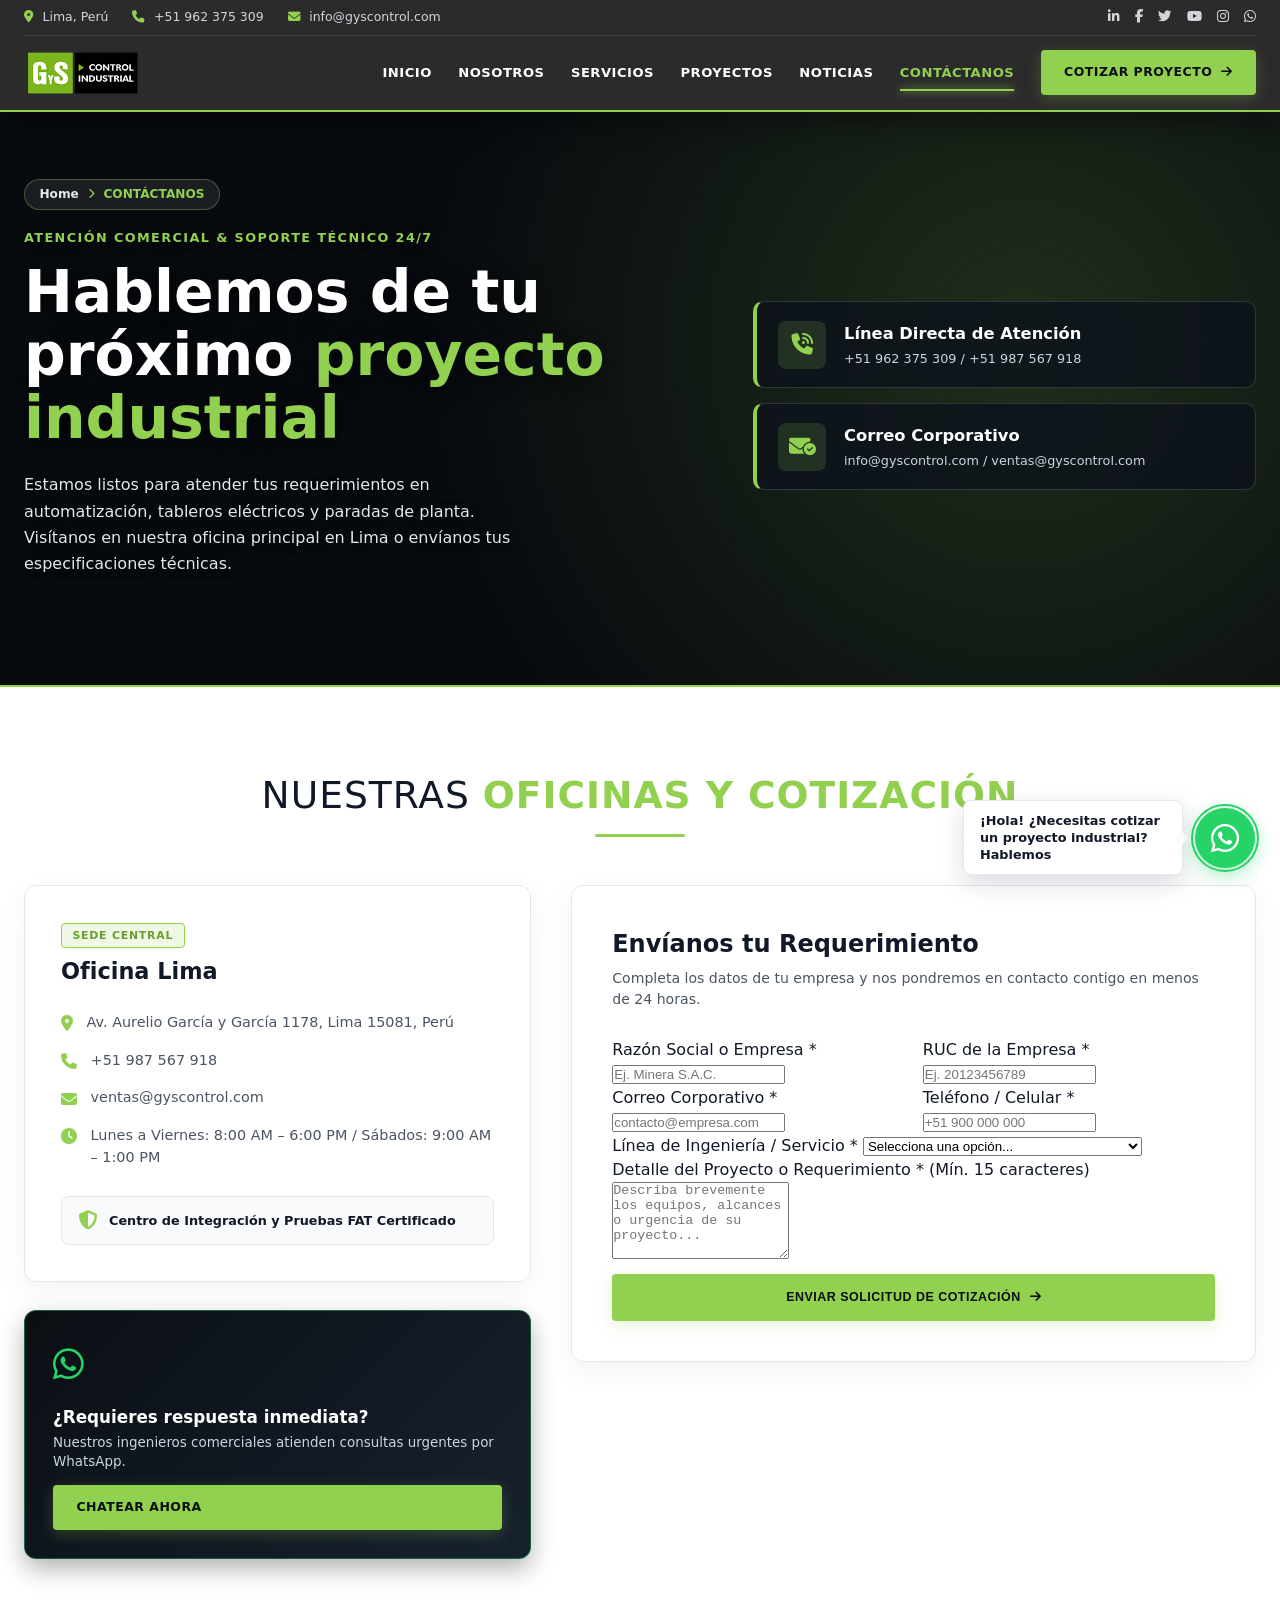
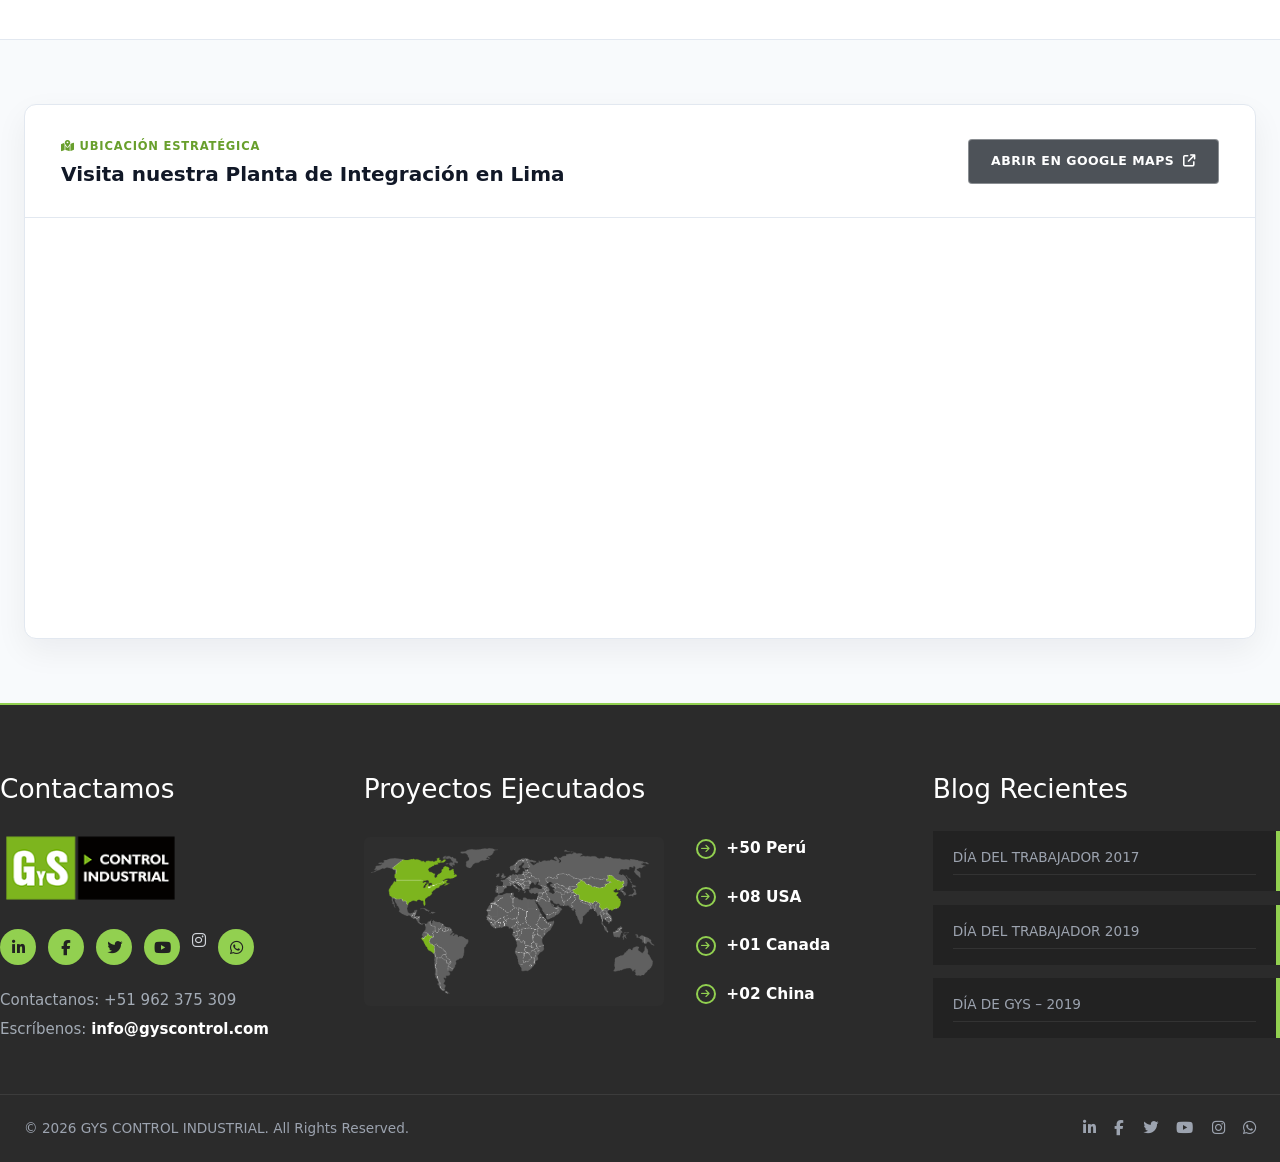
==== commit 1441a7c3: "fix(contactanos): redisenar con hero transparente oscuro, apartados en fondo blanco puro y formulari" ====
--- a/contactanos.html
+++ b/contactanos.html
@@ -53,7 +53,7 @@
   </header>
 
   <main>
-    <!-- 2. HERO CONTÁCTANOS CON IMAGEN TRANSPARENTE OSCURA -->
+    <!-- 2. HERO CONTÁCTANOS (FONDO DE IMAGEN TRANSPARENTE OSCURA) -->
     <section class="contact-hero">
       <div class="contact-hero-bg"></div>
       <div class="contact-hero-overlay"></div>
@@ -93,7 +93,7 @@
       </div>
     </section>
 
-    <!-- 3. APARTADO CENTRAL DE OFICINAS Y FORMULARIO (FONDO BLANCO PURO) -->
+    <!-- 3. APARTADO CENTRAL: OFICINAS Y FORMULARIO (FONDO BLANCO PURO) -->
     <section class="light-section">
       <div class="container">
         <div class="corp-section-title-wrap">
@@ -102,7 +102,7 @@
         </div>
 
         <div class="contact-main-grid">
-          <!-- Columna Izquierda: Información de Oficina -->
+          <!-- Columna Izquierda -->
           <div class="contact-left-col">
             <div class="office-card">
               <div class="office-header">
@@ -112,7 +112,7 @@
               <ul class="office-details-list">
                 <li>
                   <i class="fa-solid fa-location-dot"></i>
-                  <span>Av. Aurelio García y García 1178, Lima 15081, Perú[cite: 25]</span>
+                  <span>Av. Aurelio García y García 1178, Lima 15081, Perú</span>
                 </li>
                 <li>
                   <i class="fa-solid fa-phone"></i>
@@ -133,7 +133,7 @@
               </div>
             </div>
 
-            <!-- Acceso Rápido a WhatsApp -->
+            <!-- Widget WhatsApp Rápido -->
             <div class="contact-whatsapp-promo">
               <div class="cwp-icon"><i class="fa-brands fa-whatsapp"></i></div>
               <div class="cwp-text">
@@ -144,14 +144,14 @@
             </div>
           </div>
 
-          <!-- Columna Derecha: Formulario de Contacto Seguro -->
+          <!-- Columna Derecha: Formulario Ultra Moderno -->
           <div class="contact-right-col">
             <div class="contact-form-box">
               <h3>Envíanos tu Requerimiento</h3>
               <p class="form-subtext">Completa los datos de tu empresa y nos pondremos en contacto contigo en menos de 24 horas.</p>
 
               <form id="quoteForm" novalidate>
-                <!-- Trampa Honeypot contra Bots -->
+                <!-- Honeypot Anti-Spam -->
                 <div class="hp-trap-field">
                   <label for="hp_website_url">Website URL</label>
                   <input type="text" id="hp_website_url" name="hp_website_url" autocomplete="off" tabindex="-1">
@@ -207,7 +207,7 @@
       </div>
     </section>
 
-    <!-- 4. MAPA DE GOOGLE MAPS ESTILIZADO E INTERACTIVO -->
+    <!-- 4. MAPA ESTILIZADO DE GOOGLE MAPS -->
     <section class="map-showcase-section">
       <div class="container">
         <div class="map-card-wrapper">
@@ -217,12 +217,11 @@
               <h3>Visita nuestra Planta de Integración en Lima</h3>
             </div>
             <a href="https://maps.google.com/?q=Av.+Aurelio+Garcia+y+Garcia+1178+Lima+15081" target="_blank" rel="noopener noreferrer" class="btn btn--dark-outline">
-              ABRIR EN GOOGLE MAPS <i class="fa-solid fa-external-link"></i>[cite: 25]
+              ABRIR EN GOOGLE MAPS <i class="fa-solid fa-external-link"></i>
             </a>
           </div>
 
           <div class="map-iframe-container">
-            <!-- Mapa interactivo estilizado con Iframe de Google Maps corporativo -->
             <iframe 
               src="https://www.google.com/maps/embed?pb=!1m18!1m12!1m3!1d3901.898863677273!2d-77.05452!3d-12.05835!2m3!1f0!2f0!3f0!3m2!1i1024!2i768!4f13.1!3m3!1m2!1s0x9105c93a02c3886f%3A0x6b1076f82b814675!2sAv.%20Aurelio%20Garc%C3%ada%20y%20Garc%C3%ada%201178%2C%20Lima%2015081!5e0!3m2!1ses-419!2spe!4v1680000000000!5m2!1ses-419!2spe" 
               width="100%" 
@@ -252,10 +251,10 @@
           <div class="social-circles">
             <a href="https://linkedin.com" target="_blank" rel="noopener noreferrer" class="social-circle-btn" aria-label="LinkedIn"><i class="fa-brands fa-linkedin-in"></i></a>
             <a href="https://facebook.com" target="_blank" rel="noopener noreferrer" class="social-circle-btn" aria-label="Facebook"><i class="fa-brands fa-facebook-f"></i></a>
-            <a href="https://twitter.com" target="_blank" rel="noopener noreferrer" aria-label="Twitter"><i class="fa-brands fa-twitter"></i></a>
-            <a href="https://youtube.com" target="_blank" rel="noopener noreferrer" aria-label="YouTube"><i class="fa-brands fa-youtube"></i></a>
+            <a href="https://twitter.com" target="_blank" rel="noopener noreferrer" class="social-circle-btn" aria-label="Twitter"><i class="fa-brands fa-twitter"></i></a>
+            <a href="https://youtube.com" target="_blank" rel="noopener noreferrer" class="social-circle-btn" aria-label="YouTube"><i class="fa-brands fa-youtube"></i></a>
             <a href="https://instagram.com" target="_blank" rel="noopener noreferrer" aria-label="Instagram"><i class="fa-brands fa-instagram"></i></a>
-            <a href="https://wa.me/51962375309" target="_blank" rel="noopener noreferrer" aria-label="WhatsApp"><i class="fa-brands fa-whatsapp"></i></a>
+            <a href="https://wa.me/51962375309" target="_blank" rel="noopener noreferrer" class="social-circle-btn" aria-label="WhatsApp"><i class="fa-brands fa-whatsapp"></i></a>
           </div>
           <div class="footer-contact-info">
             <p>Contactanos: <a href="tel:+51962375309">+51 962 375 309</a></p>
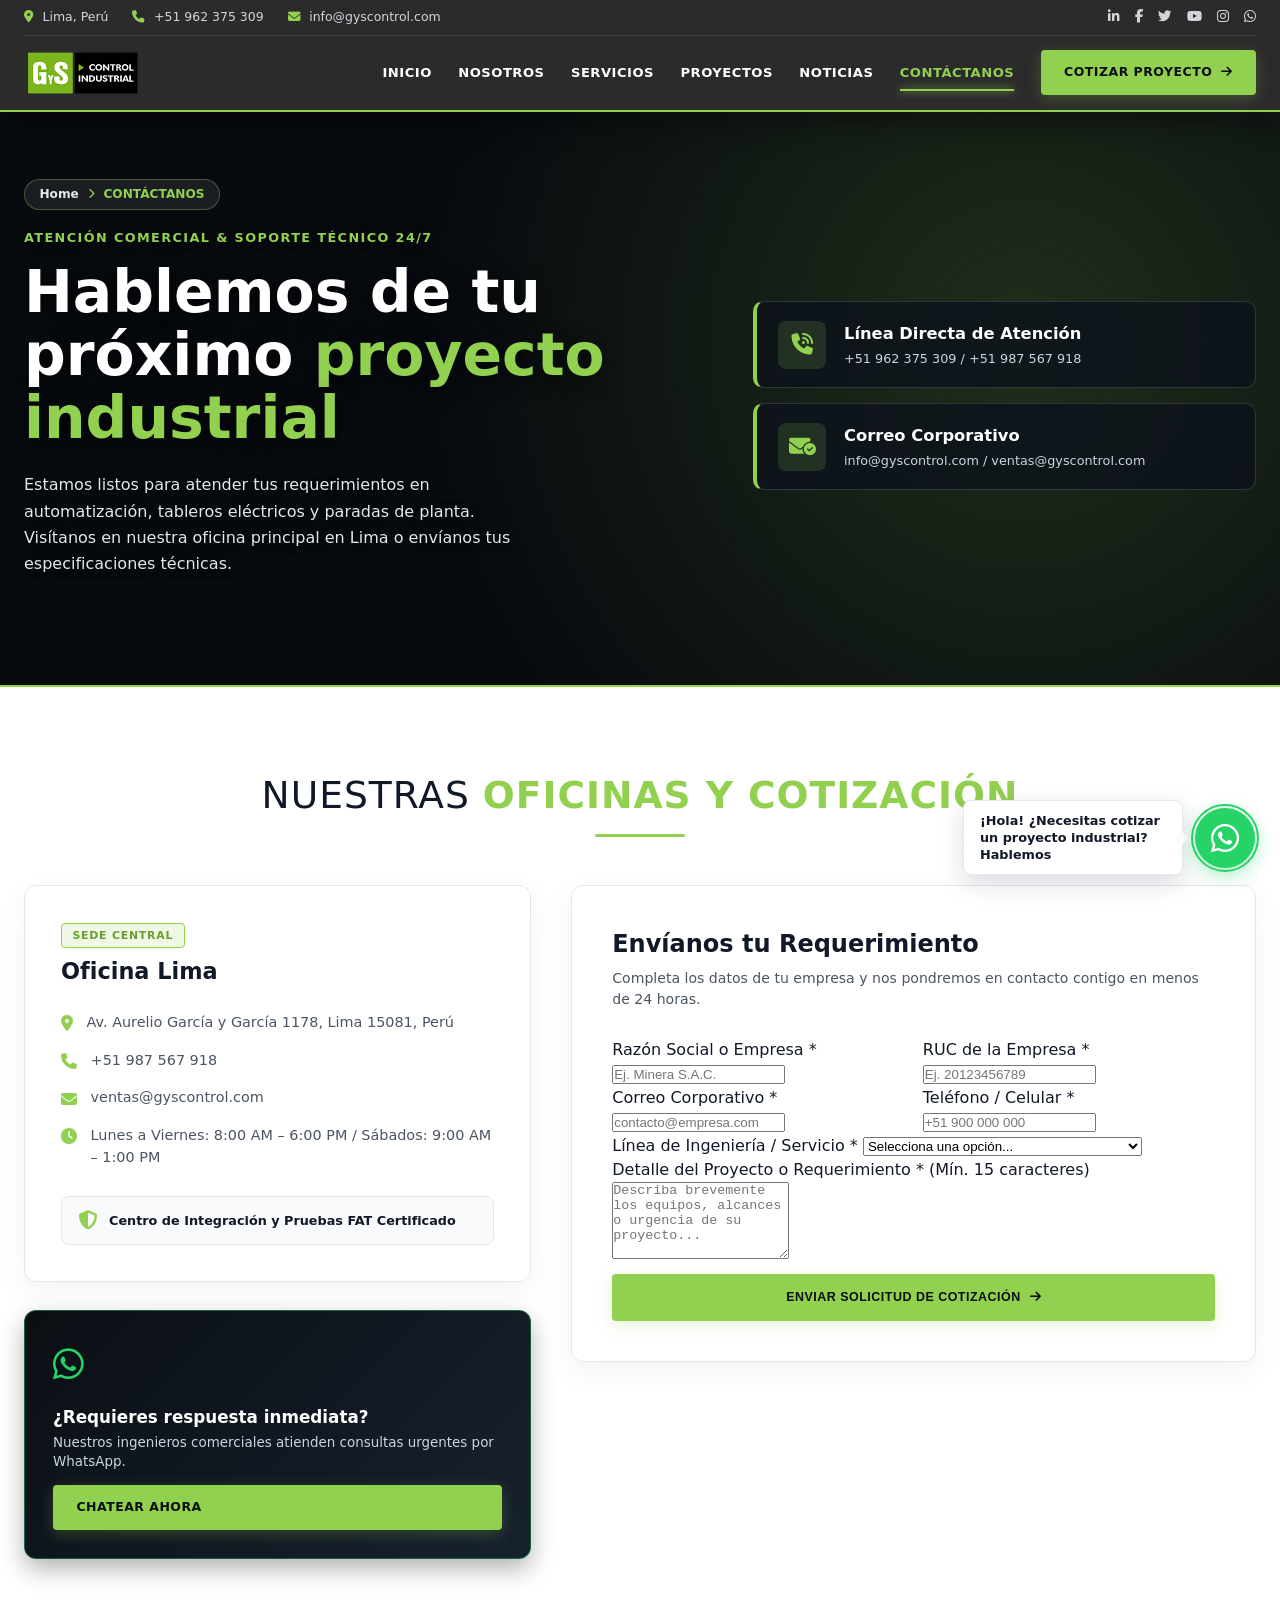
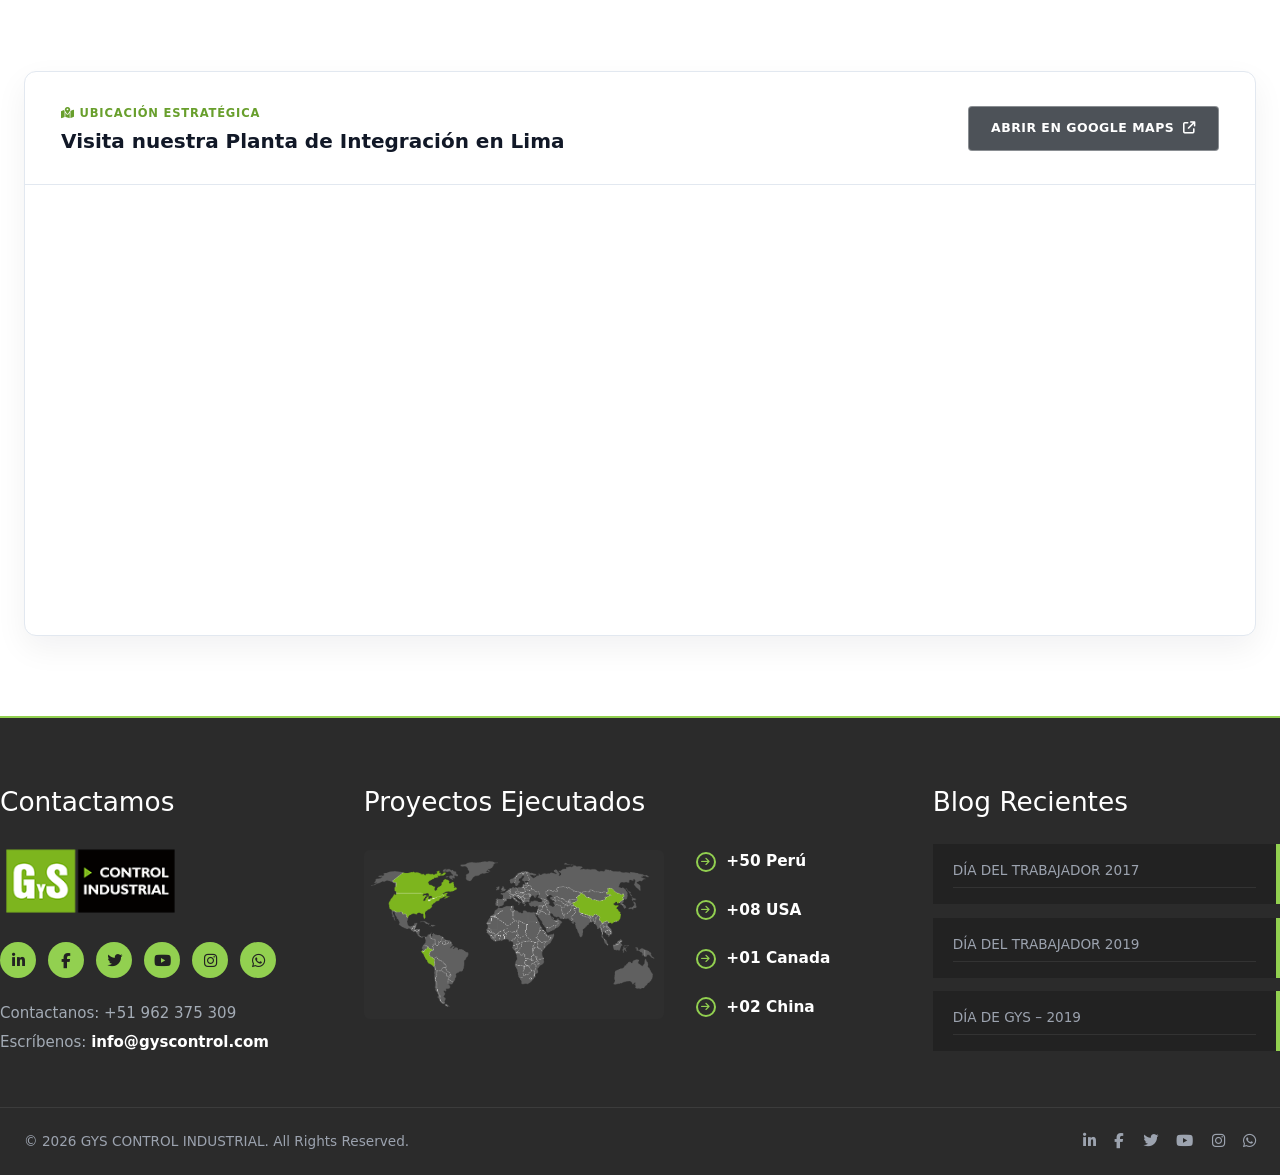
==== commit dac47287: "fix(contactanos): restaurar imagen transparente oscura en hero y unificar diseño moderno en fondo bl" ====
--- a/contactanos.html
+++ b/contactanos.html
@@ -53,7 +53,7 @@
   </header>
 
   <main>
-    <!-- 2. HERO CONTÁCTANOS (FONDO DE IMAGEN TRANSPARENTE OSCURA) -->
+    <!-- 2. HERO CONTÁCTANOS (IMAGEN TRANSPARENTE OSCURA) -->
     <section class="contact-hero">
       <div class="contact-hero-bg"></div>
       <div class="contact-hero-overlay"></div>
@@ -93,7 +93,7 @@
       </div>
     </section>
 
-    <!-- 3. APARTADO CENTRAL: OFICINAS Y FORMULARIO (FONDO BLANCO PURO) -->
+    <!-- 3. APARTADO CENTRAL: OFICINAS Y COTIZACIÓN (FONDO BLANCO PURO) -->
     <section class="light-section">
       <div class="container">
         <div class="corp-section-title-wrap">
@@ -102,7 +102,7 @@
         </div>
 
         <div class="contact-main-grid">
-          <!-- Columna Izquierda -->
+          <!-- Columna Izquierda: Oficina y WhatsApp -->
           <div class="contact-left-col">
             <div class="office-card">
               <div class="office-header">
@@ -133,7 +133,6 @@
               </div>
             </div>
 
-            <!-- Widget WhatsApp Rápido -->
             <div class="contact-whatsapp-promo">
               <div class="cwp-icon"><i class="fa-brands fa-whatsapp"></i></div>
               <div class="cwp-text">
@@ -207,7 +206,7 @@
       </div>
     </section>
 
-    <!-- 4. MAPA ESTILIZADO DE GOOGLE MAPS -->
+    <!-- 4. MAPA DE GOOGLE MAPS ESTILIZADO -->
     <section class="map-showcase-section">
       <div class="container">
         <div class="map-card-wrapper">
@@ -225,7 +224,7 @@
             <iframe 
               src="https://www.google.com/maps/embed?pb=!1m18!1m12!1m3!1d3901.898863677273!2d-77.05452!3d-12.05835!2m3!1f0!2f0!3f0!3m2!1i1024!2i768!4f13.1!3m3!1m2!1s0x9105c93a02c3886f%3A0x6b1076f82b814675!2sAv.%20Aurelio%20Garc%C3%ada%20y%20Garc%C3%ada%201178%2C%20Lima%2015081!5e0!3m2!1ses-419!2spe!4v1680000000000!5m2!1ses-419!2spe" 
               width="100%" 
-              height="420" 
+              height="450" 
               style="border:0;" 
               allowfullscreen="" 
               loading="lazy" 
@@ -253,7 +252,7 @@
             <a href="https://facebook.com" target="_blank" rel="noopener noreferrer" class="social-circle-btn" aria-label="Facebook"><i class="fa-brands fa-facebook-f"></i></a>
             <a href="https://twitter.com" target="_blank" rel="noopener noreferrer" class="social-circle-btn" aria-label="Twitter"><i class="fa-brands fa-twitter"></i></a>
             <a href="https://youtube.com" target="_blank" rel="noopener noreferrer" class="social-circle-btn" aria-label="YouTube"><i class="fa-brands fa-youtube"></i></a>
-            <a href="https://instagram.com" target="_blank" rel="noopener noreferrer" aria-label="Instagram"><i class="fa-brands fa-instagram"></i></a>
+            <a href="https://instagram.com" target="_blank" rel="noopener noreferrer" class="social-circle-btn" aria-label="Instagram"><i class="fa-brands fa-instagram"></i></a>
             <a href="https://wa.me/51962375309" target="_blank" rel="noopener noreferrer" class="social-circle-btn" aria-label="WhatsApp"><i class="fa-brands fa-whatsapp"></i></a>
           </div>
           <div class="footer-contact-info">
--- a/assets/css/main.css
+++ b/assets/css/main.css
@@ -2269,7 +2269,7 @@
 }
 
 /* ==========================================================================
-   ESTILOS EXCLUSIVOS E INTERACTIVOS DE "CONTÁCTANOS"
+   ESTILOS EXCLUSIVOS E INTERACTIVOS DE "CONTÁCTANOS" (ULTRA MODERNO)
    ========================================================================== */
 
 /* 1. Hero Contáctanos con Imagen Transparente Oscura */
@@ -2284,7 +2284,7 @@
 .contact-hero-bg {
   position: absolute;
   inset: 0;
-  background-image: url('https://images.unsplash.com/photo-1581092335397-9583fe92d232?auto=format&fit=crop&w=1920&q=85');
+  background-image: url('https://images.unsplash.com/photo-1581092160607-ee22621dd758?auto=format&fit=crop&w=1920&q=85');
   background-size: cover;
   background-position: center;
   opacity: 0.52;
@@ -2389,7 +2389,7 @@
   line-height: 1.35;
 }
 
-/* 2. Cuadrícula Principal (Oficina + Formulario Seguro) */
+/* 2. Cuadrícula Principal sobre Fondo Blanco */
 .contact-main-grid {
   display: grid;
   grid-template-columns: 1fr 1.35fr;
@@ -2404,6 +2404,13 @@
   padding: 2.25rem;
   box-shadow: 0 10px 30px rgba(15, 23, 42, 0.05);
   margin-bottom: 1.75rem;
+  transition: transform 0.3s ease;
+}
+
+.office-card:hover {
+  transform: translateY(-4px);
+  border-color: var(--gys-green-primary);
+  box-shadow: 0 16px 36px rgba(15, 23, 42, 0.08);
 }
 
 .office-header {
@@ -2504,7 +2511,7 @@
   line-height: 1.4;
 }
 
-/* Caja de Formulario */
+/* Caja de Formulario Moderna */
 .contact-form-box {
   background: #ffffff;
   border: 1px solid #e2e8f0;
@@ -2539,11 +2546,10 @@
   margin-top: 0.5rem;
 }
 
-/* 3. Mapa Estilizado */
+/* 3. Mapa Estilizado Ultra Limpio */
 .map-showcase-section {
-  background: #f8fafc;
-  padding: 4rem 0;
-  border-top: 1px solid #e2e8f0;
+  background: var(--bg-white);
+  padding: 2rem 0 5rem;
 }
 
 .map-card-wrapper {
@@ -2584,7 +2590,6 @@
   line-height: 0;
 }
 
-/* Responsive */
 @media (max-width: 1120px) {
   .contact-hero-grid,
   .contact-main-grid {
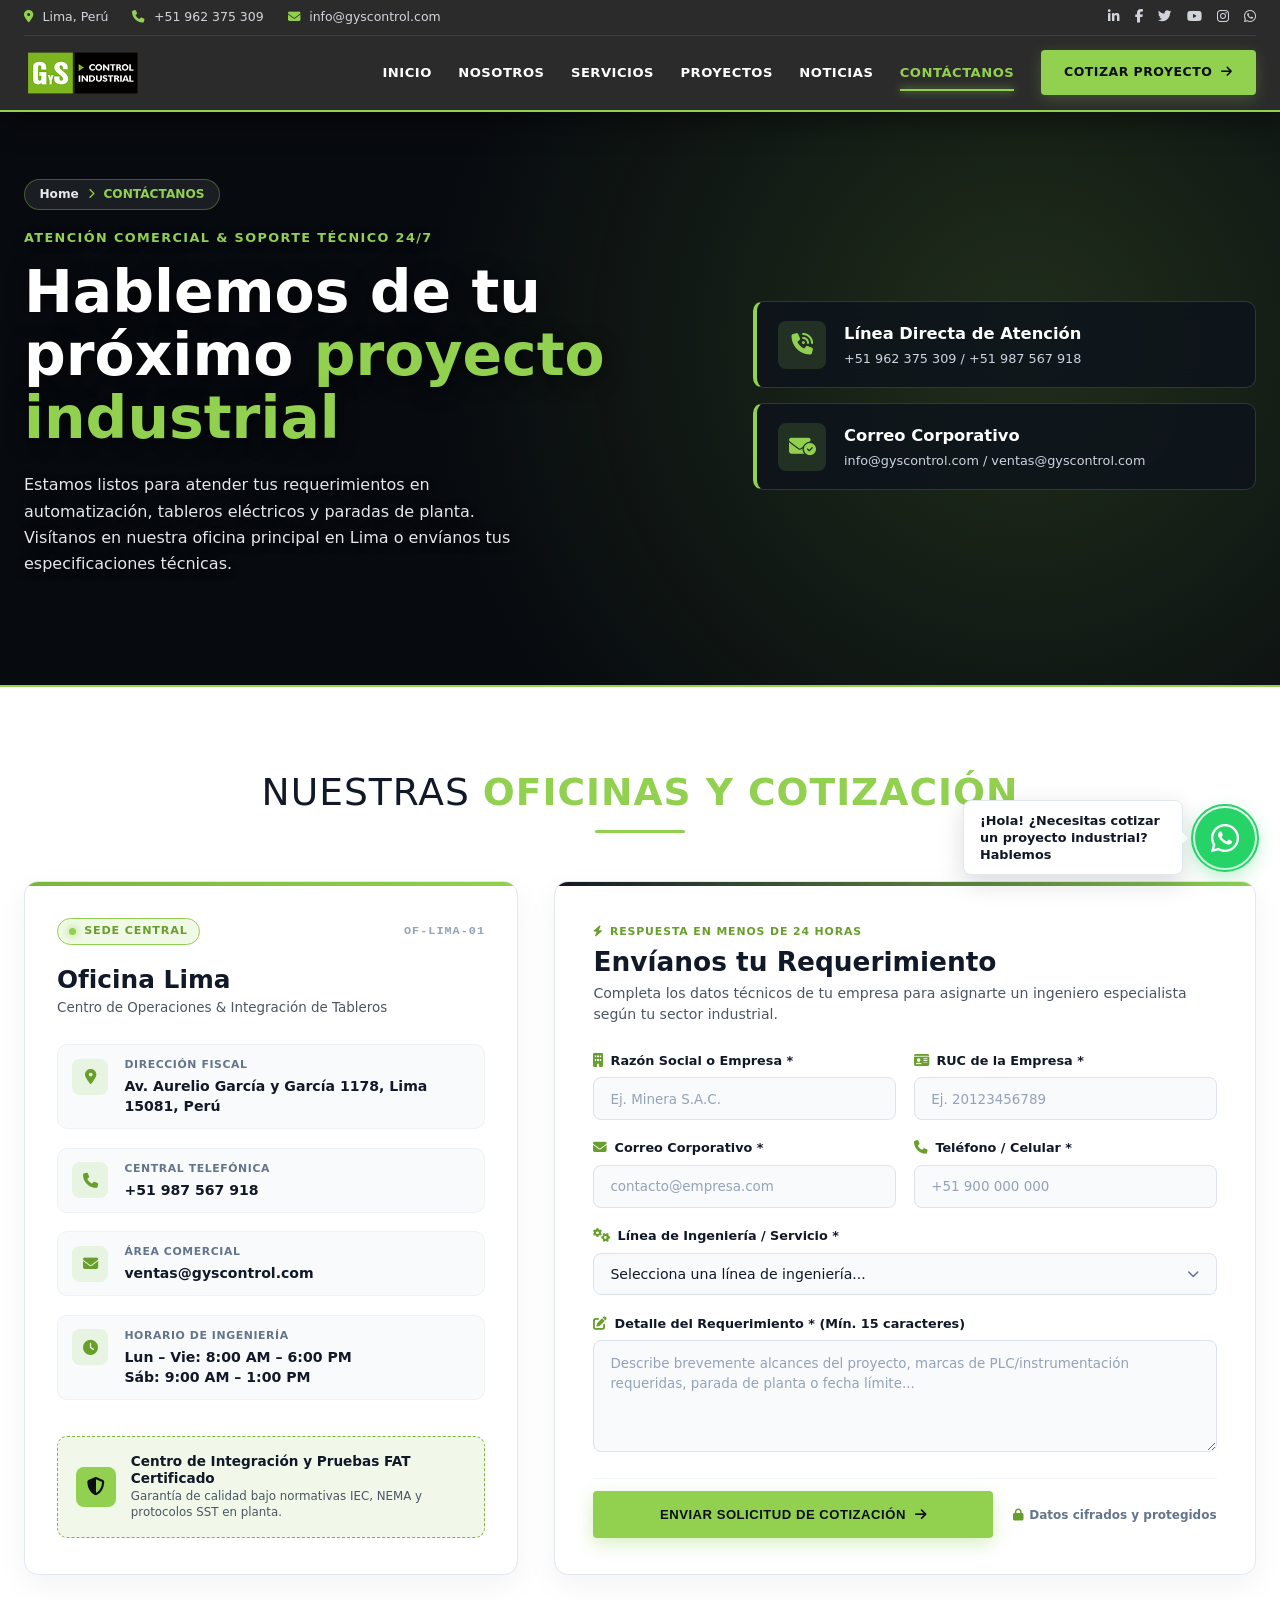
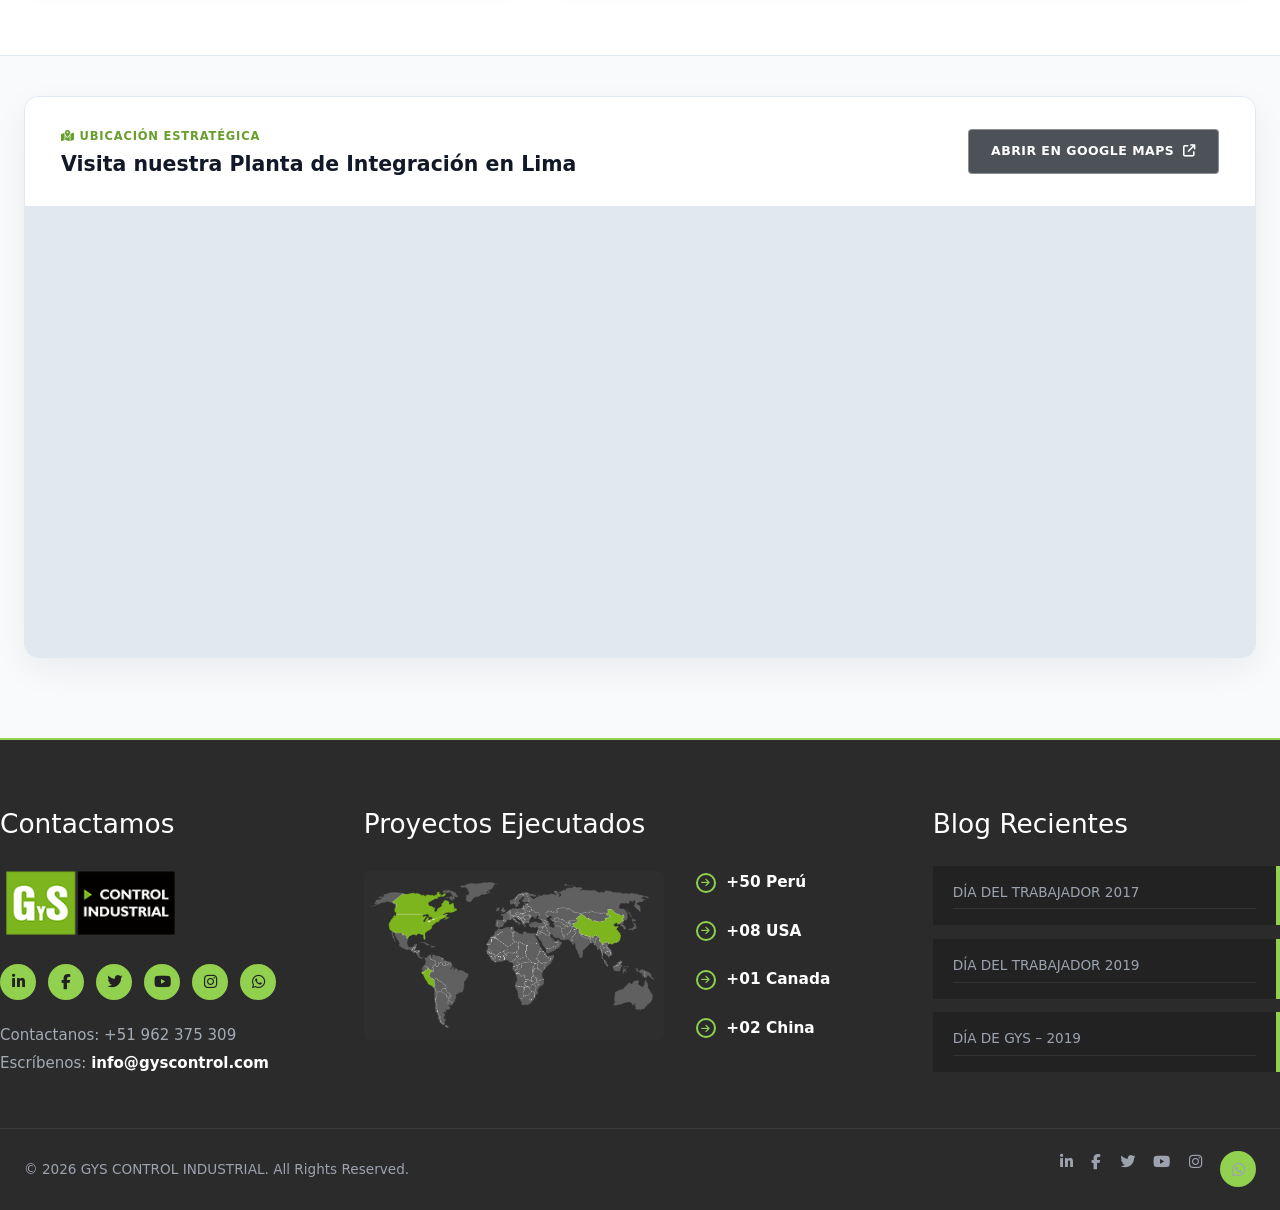
==== commit 0833ae37: "style(contactanos): redisenar panel de oficina y formulario tecnologico con campos estilizados y map" ====
--- a/contactanos.html
+++ b/contactanos.html
@@ -94,109 +94,151 @@
     </section>
 
     <!-- 3. APARTADO CENTRAL: OFICINAS Y COTIZACIÓN (FONDO BLANCO PURO) -->
-    <section class="light-section">
+    <section class="light-section contact-workbench-section">
       <div class="container">
         <div class="corp-section-title-wrap">
           <h2 class="corp-dual-title">NUESTRAS <span>OFICINAS Y COTIZACIÓN</span></h2>
           <div class="corp-title-underline"></div>
         </div>
 
-        <div class="contact-main-grid">
-          <!-- Columna Izquierda: Oficina y WhatsApp -->
+        <div class="contact-main-grid contact-main-grid--balanced">
+          <!-- Columna Izquierda: Información de Sede Central -->
           <div class="contact-left-col">
-            <div class="office-card">
-              <div class="office-header">
-                <span class="office-tag">SEDE CENTRAL</span>
+            <div class="office-tech-panel">
+              <div class="otp-status-bar">
+                <span class="otp-pill"><span class="otp-pulse-dot"></span> SEDE CENTRAL</span>
+                <span class="otp-code">OF-LIMA-01</span>
+              </div>
+
+              <div class="otp-heading">
                 <h3>Oficina Lima</h3>
-              </div>
-              <ul class="office-details-list">
-                <li>
-                  <i class="fa-solid fa-location-dot"></i>
-                  <span>Av. Aurelio García y García 1178, Lima 15081, Perú</span>
-                </li>
-                <li>
-                  <i class="fa-solid fa-phone"></i>
-                  <a href="tel:+51987567918">+51 987 567 918</a>
-                </li>
-                <li>
-                  <i class="fa-solid fa-envelope"></i>
-                  <a href="mailto:ventas@gyscontrol.com">ventas@gyscontrol.com</a>
-                </li>
-                <li>
-                  <i class="fa-solid fa-clock"></i>
-                  <span>Lunes a Viernes: 8:00 AM – 6:00 PM / Sábados: 9:00 AM – 1:00 PM</span>
-                </li>
-              </ul>
-              <div class="office-badge-footer">
-                <i class="fa-solid fa-shield-halved"></i>
-                <span>Centro de Integración y Pruebas FAT Certificado</span>
-              </div>
-            </div>
-
-            <div class="contact-whatsapp-promo">
-              <div class="cwp-icon"><i class="fa-brands fa-whatsapp"></i></div>
-              <div class="cwp-text">
-                <strong>¿Requieres respuesta inmediata?</strong>
-                <p>Nuestros ingenieros comerciales atienden consultas urgentes por WhatsApp.</p>
-              </div>
-              <a href="https://wa.me/51962375309?text=Hola%20G%26S%20Control%20Industrial,%20deseo%20cotizar%20un%20proyecto." target="_blank" rel="noopener noreferrer" class="btn btn--green">CHATEAR AHORA</a>
-            </div>
-          </div>
-
-          <!-- Columna Derecha: Formulario Ultra Moderno -->
+                <p>Centro de Operaciones &amp; Integración de Tableros</p>
+              </div>
+
+              <div class="otp-meta-list">
+                <div class="otp-meta-item">
+                  <div class="otp-icon-wrap"><i class="fa-solid fa-location-dot"></i></div>
+                  <div class="otp-meta-text">
+                    <span class="otp-meta-label">Dirección Fiscal</span>
+                    <strong>Av. Aurelio García y García 1178, Lima 15081, Perú</strong>
+                  </div>
+                </div>
+
+                <div class="otp-meta-item">
+                  <div class="otp-icon-wrap"><i class="fa-solid fa-phone"></i></div>
+                  <div class="otp-meta-text">
+                    <span class="otp-meta-label">Central Telefónica</span>
+                    <a href="tel:+51987567918">+51 987 567 918</a>
+                  </div>
+                </div>
+
+                <div class="otp-meta-item">
+                  <div class="otp-icon-wrap"><i class="fa-solid fa-envelope"></i></div>
+                  <div class="otp-meta-text">
+                    <span class="otp-meta-label">Área Comercial</span>
+                    <a href="mailto:ventas@gyscontrol.com">ventas@gyscontrol.com</a>
+                  </div>
+                </div>
+
+                <div class="otp-meta-item">
+                  <div class="otp-icon-wrap"><i class="fa-solid fa-clock"></i></div>
+                  <div class="otp-meta-text">
+                    <span class="otp-meta-label">Horario de Ingeniería</span>
+                    <strong>Lun – Vie: 8:00 AM – 6:00 PM<br>Sáb: 9:00 AM – 1:00 PM</strong>
+                  </div>
+                </div>
+              </div>
+
+              <div class="otp-cert-strip">
+                <div class="otp-cert-icon"><i class="fa-solid fa-shield-halved"></i></div>
+                <div class="otp-cert-desc">
+                  <strong>Centro de Integración y Pruebas FAT Certificado</strong>
+                  <span>Garantía de calidad bajo normativas IEC, NEMA y protocolos SST en planta.</span>
+                </div>
+              </div>
+            </div>
+          </div>
+
+          <!-- Columna Derecha: Formulario Tecnológico de Cotización -->
           <div class="contact-right-col">
-            <div class="contact-form-box">
-              <h3>Envíanos tu Requerimiento</h3>
-              <p class="form-subtext">Completa los datos de tu empresa y nos pondremos en contacto contigo en menos de 24 horas.</p>
-
-              <form id="quoteForm" novalidate>
-                <!-- Honeypot Anti-Spam -->
+            <div class="quote-tech-panel">
+              <div class="qtp-header">
+                <div class="qtp-title-box">
+                  <span class="qtp-kicker"><i class="fa-solid fa-bolt"></i> RESPUESTA EN MENOS DE 24 HORAS</span>
+                  <h3>Envíanos tu Requerimiento</h3>
+                </div>
+                <p class="qtp-lead">Completa los datos técnicos de tu empresa para asignarte un ingeniero especialista según tu sector industrial.</p>
+              </div>
+
+              <form id="quoteForm" class="qtp-form" novalidate>
+                <!-- Trampa Honeypot anti-bots (oculta para usuarios) -->
                 <div class="hp-trap-field">
                   <label for="hp_website_url">Website URL</label>
                   <input type="text" id="hp_website_url" name="hp_website_url" autocomplete="off" tabindex="-1">
                 </div>
 
-                <div class="form-row-2">
-                  <div class="form-group">
-                    <label class="form-label" for="companyName">Razón Social o Empresa *</label>
-                    <input type="text" id="companyName" class="form-control" required placeholder="Ej. Minera S.A.C.">
-                  </div>
-                  <div class="form-group">
-                    <label class="form-label" for="companyRuc">RUC de la Empresa *</label>
-                    <input type="text" id="companyRuc" class="form-control" maxlength="11" required placeholder="Ej. 20123456789">
-                  </div>
-                </div>
-
-                <div class="form-row-2">
-                  <div class="form-group">
-                    <label class="form-label" for="contactEmail">Correo Corporativo *</label>
-                    <input type="email" id="contactEmail" class="form-control" required placeholder="contacto@empresa.com">
-                  </div>
-                  <div class="form-group">
-                    <label class="form-label" for="contactPhone">Teléfono / Celular *</label>
-                    <input type="tel" id="contactPhone" class="form-control" required placeholder="+51 900 000 000">
-                  </div>
-                </div>
-
-                <div class="form-group">
-                  <label class="form-label" for="serviceType">Línea de Ingeniería / Servicio *</label>
-                  <select id="serviceType" class="form-control" required>
-                    <option value="" disabled selected>Selecciona una opción...</option>
-                    <option value="ingenieria">Ingeniería Básica y de Detalle</option>
-                    <option value="plc_scada">Programación de PLCs y SCADA</option>
-                    <option value="mes_oee">Reportes MES y Eficiencia OEE</option>
-                    <option value="montaje">Montaje Electromecánico</option>
-                    <option value="instrumentacion">Instrumentación Industrial</option>
-                    <option value="tableros">Armado de Tableros Eléctricos y de Control</option>
-                  </select>
-                </div>
-
-                <div class="form-group">
-                  <label class="form-label" for="projectDetails">Detalle del Proyecto o Requerimiento * (Mín. 15 caracteres)</label>
-                  <textarea id="projectDetails" class="form-control" rows="5" required placeholder="Describa brevemente los equipos, alcances o urgencia de su proyecto..."></textarea>
-                </div>
-
-                <button type="submit" class="btn btn--green btn--full">ENVIAR SOLICITUD DE COTIZACIÓN <i class="fa-solid fa-arrow-right"></i></button>
+                <div class="qtp-grid-2">
+                  <div class="qtp-field">
+                    <label class="qtp-label" for="companyName">
+                      <i class="fa-solid fa-building"></i> Razón Social o Empresa *
+                    </label>
+                    <input type="text" id="companyName" class="qtp-input" required placeholder="Ej. Minera S.A.C.">
+                  </div>
+                  <div class="qtp-field">
+                    <label class="qtp-label" for="companyRuc">
+                      <i class="fa-solid fa-id-card"></i> RUC de la Empresa *
+                    </label>
+                    <input type="text" id="companyRuc" class="qtp-input" maxlength="11" required placeholder="Ej. 20123456789">
+                  </div>
+                </div>
+
+                <div class="qtp-grid-2">
+                  <div class="qtp-field">
+                    <label class="qtp-label" for="contactEmail">
+                      <i class="fa-solid fa-envelope"></i> Correo Corporativo *
+                    </label>
+                    <input type="email" id="contactEmail" class="qtp-input" required placeholder="contacto@empresa.com">
+                  </div>
+                  <div class="qtp-field">
+                    <label class="qtp-label" for="contactPhone">
+                      <i class="fa-solid fa-phone"></i> Teléfono / Celular *
+                    </label>
+                    <input type="tel" id="contactPhone" class="qtp-input" required placeholder="+51 900 000 000">
+                  </div>
+                </div>
+
+                <div class="qtp-field">
+                  <label class="qtp-label" for="serviceType">
+                    <i class="fa-solid fa-gears"></i> Línea de Ingeniería / Servicio *
+                  </label>
+                  <div class="qtp-select-wrap">
+                    <select id="serviceType" class="qtp-select" required>
+                      <option value="" disabled selected>Selecciona una línea de ingeniería...</option>
+                      <option value="ingenieria">Ingeniería Básica y de Detalle</option>
+                      <option value="plc_scada">Programación de PLCs y SCADA</option>
+                      <option value="mes_oee">Reportes MES y Eficiencia OEE</option>
+                      <option value="montaje">Montaje Electromecánico</option>
+                      <option value="instrumentacion">Instrumentación Industrial</option>
+                      <option value="tableros">Armado de Tableros Eléctricos y de Control</option>
+                    </select>
+                    <i class="fa-solid fa-chevron-down qtp-select-arrow"></i>
+                  </div>
+                </div>
+
+                <div class="qtp-field">
+                  <label class="qtp-label" for="projectDetails">
+                    <i class="fa-solid fa-pen-to-square"></i> Detalle del Requerimiento * (Mín. 15 caracteres)
+                  </label>
+                  <textarea id="projectDetails" class="qtp-textarea" rows="4" required placeholder="Describe brevemente alcances del proyecto, marcas de PLC/instrumentación requeridas, parada de planta o fecha límite..."></textarea>
+                </div>
+
+                <div class="qtp-submit-row">
+                  <button type="submit" class="btn btn--green btn--submit-qtp">
+                    <span>ENVIAR SOLICITUD DE COTIZACIÓN</span>
+                    <i class="fa-solid fa-arrow-right"></i>
+                  </button>
+                  <span class="qtp-security-notice"><i class="fa-solid fa-lock"></i> Datos cifrados y protegidos</span>
+                </div>
 
                 <div id="securityAlert" class="security-alert" role="alert"></div>
               </form>
@@ -316,7 +358,7 @@
           <a href="https://twitter.com" target="_blank" rel="noopener noreferrer" aria-label="Twitter"><i class="fa-brands fa-twitter"></i></a>
           <a href="https://youtube.com" target="_blank" rel="noopener noreferrer" aria-label="YouTube"><i class="fa-brands fa-youtube"></i></a>
           <a href="https://instagram.com" target="_blank" rel="noopener noreferrer" aria-label="Instagram"><i class="fa-brands fa-instagram"></i></a>
-          <a href="https://wa.me/51962375309" target="_blank" rel="noopener noreferrer" aria-label="WhatsApp"><i class="fa-brands fa-whatsapp"></i></a>
+          <a href="https://wa.me/51962375309" target="_blank" rel="noopener noreferrer" class="social-circle-btn" aria-label="WhatsApp"><i class="fa-brands fa-whatsapp"></i></a>
         </div>
       </div>
     </div>
--- a/assets/css/main.css
+++ b/assets/css/main.css
@@ -2389,185 +2389,418 @@
   line-height: 1.35;
 }
 
-/* 2. Cuadrícula Principal sobre Fondo Blanco */
-.contact-main-grid {
+/* 2. Sección Central Equilibrada (Oficina Lima + Formulario de Ingeniería) */
+.contact-workbench-section {
+  padding: 4.8rem 0 5rem;
+}
+
+.contact-main-grid--balanced {
   display: grid;
-  grid-template-columns: 1fr 1.35fr;
-  gap: 2.5rem;
-  align-items: start;
-}
-
-.office-card {
+  grid-template-columns: 0.95fr 1.35fr;
+  gap: 2.25rem;
+  align-items: stretch;
+}
+
+/* Panel Tecnológico Oficina Lima */
+.office-tech-panel {
   background: #ffffff;
   border: 1px solid #e2e8f0;
-  border-radius: 12px;
-  padding: 2.25rem;
+  border-radius: 14px;
+  padding: 2.25rem 2rem;
+  display: flex;
+  flex-direction: column;
+  justify-content: space-between;
+  height: 100%;
   box-shadow: 0 10px 30px rgba(15, 23, 42, 0.05);
-  margin-bottom: 1.75rem;
-  transition: transform 0.3s ease;
-}
-
-.office-card:hover {
+  transition: all 0.3s cubic-bezier(0.16, 1, 0.3, 1);
+  position: relative;
+  overflow: hidden;
+}
+
+.office-tech-panel::before {
+  content: "";
+  position: absolute;
+  top: 0;
+  left: 0;
+  width: 100%;
+  height: 4px;
+  background: linear-gradient(90deg, var(--gys-green-secondary), var(--gys-green-primary));
+}
+
+.office-tech-panel:hover {
   transform: translateY(-4px);
-  border-color: var(--gys-green-primary);
-  box-shadow: 0 16px 36px rgba(15, 23, 42, 0.08);
-}
-
-.office-header {
-  margin-bottom: 1.5rem;
-}
-
-.office-tag {
-  display: inline-block;
-  background: rgba(146, 208, 80, 0.15);
+  border-color: #cbd5e1;
+  box-shadow: 0 18px 40px rgba(15, 23, 42, 0.09), 0 0 0 1px var(--gys-green-primary);
+}
+
+.otp-status-bar {
+  display: flex;
+  justify-content: space-between;
+  align-items: center;
+  margin-bottom: 1.25rem;
+}
+
+.otp-pill {
+  display: inline-flex;
+  align-items: center;
+  gap: 0.5rem;
+  background: rgba(146, 208, 80, 0.14);
   color: var(--gys-green-dark);
   border: 1px solid var(--gys-green-primary);
+  font-size: 0.7rem;
+  font-weight: 800;
+  padding: 0.25rem 0.7rem;
+  border-radius: 20px;
+  letter-spacing: 0.8px;
+}
+
+.otp-pulse-dot {
+  width: 7px;
+  height: 7px;
+  border-radius: 50%;
+  background: var(--gys-green-primary);
+  box-shadow: 0 0 8px var(--gys-green-primary);
+  animation: pulseDot 1.8s infinite ease-in-out;
+}
+
+.otp-code {
+  font-family: monospace;
+  font-size: 0.74rem;
+  font-weight: 700;
+  color: #94a3b8;
+  letter-spacing: 1px;
+}
+
+.otp-heading h3 {
+  font-size: 1.55rem;
+  font-weight: 800;
+  color: var(--text-dark);
+  line-height: 1.2;
+}
+
+.otp-heading p {
+  font-size: 0.84rem;
+  color: var(--text-dark-muted);
+  margin-top: 0.2rem;
+  margin-bottom: 1.6rem;
+}
+
+.otp-meta-list {
+  display: flex;
+  flex-direction: column;
+  gap: 1.15rem;
+  margin-bottom: 1.75rem;
+}
+
+.otp-meta-item {
+  display: flex;
+  align-items: flex-start;
+  gap: 1rem;
+  padding: 0.75rem 0.9rem;
+  background: #f8fafc;
+  border: 1px solid #edf2f7;
+  border-radius: 10px;
+  transition: all 0.25s ease;
+}
+
+.otp-meta-item:hover {
+  background: #ffffff;
+  border-color: var(--gys-green-primary);
+  box-shadow: 0 4px 12px rgba(15, 23, 42, 0.05);
+  transform: translateX(3px);
+}
+
+.otp-icon-wrap {
+  width: 36px;
+  height: 36px;
+  border-radius: 8px;
+  background: rgba(146, 208, 80, 0.16);
+  color: var(--gys-green-dark);
+  display: flex;
+  align-items: center;
+  justify-content: center;
+  font-size: 0.95rem;
+  flex-shrink: 0;
+  margin-top: 0.1rem;
+}
+
+.otp-meta-text {
+  display: flex;
+  flex-direction: column;
+  gap: 0.15rem;
+}
+
+.otp-meta-label {
   font-size: 0.68rem;
   font-weight: 800;
-  padding: 0.2rem 0.65rem;
-  border-radius: 4px;
-  letter-spacing: 0.8px;
-  margin-bottom: 0.4rem;
-}
-
-.office-header h3 {
-  font-size: 1.4rem;
+  color: #64748b;
+  text-transform: uppercase;
+  letter-spacing: 0.6px;
+}
+
+.otp-meta-text strong,
+.otp-meta-text a {
+  font-size: 0.88rem;
+  color: var(--text-dark);
+  line-height: 1.45;
+  font-weight: 700;
+}
+
+.otp-meta-text a:hover {
+  color: var(--gys-green-dark);
+  text-decoration: underline;
+}
+
+.otp-cert-strip {
+  background: #f1f8ea;
+  border: 1px dashed var(--gys-green-secondary);
+  border-radius: 10px;
+  padding: 1rem 1.15rem;
+  display: flex;
+  align-items: center;
+  gap: 0.9rem;
+  margin-top: auto;
+}
+
+.otp-cert-icon {
+  width: 40px;
+  height: 40px;
+  border-radius: 8px;
+  background: var(--gys-green-primary);
+  color: #0b0f14;
+  display: flex;
+  align-items: center;
+  justify-content: center;
+  font-size: 1.15rem;
+  flex-shrink: 0;
+}
+
+.otp-cert-desc strong {
+  display: block;
+  font-size: 0.85rem;
   font-weight: 800;
   color: var(--text-dark);
-}
-
-.office-details-list {
+  line-height: 1.25;
+}
+
+.otp-cert-desc span {
+  display: block;
+  font-size: 0.74rem;
+  color: #4b5563;
+  margin-top: 0.15rem;
+  line-height: 1.35;
+}
+
+/* Panel Tecnológico Formulario */
+.quote-tech-panel {
+  background: #ffffff;
+  border: 1px solid #e2e8f0;
+  border-radius: 14px;
+  padding: 2.25rem 2.4rem;
+  box-shadow: 0 10px 30px rgba(15, 23, 42, 0.05);
   display: flex;
   flex-direction: column;
-  gap: 1rem;
-  margin-bottom: 1.75rem;
-}
-
-.office-details-list li {
-  display: flex;
-  align-items: flex-start;
-  gap: 0.85rem;
-  font-size: 0.9rem;
+  justify-content: space-between;
+  height: 100%;
+  position: relative;
+  overflow: hidden;
+  transition: all 0.3s cubic-bezier(0.16, 1, 0.3, 1);
+}
+
+.quote-tech-panel::before {
+  content: "";
+  position: absolute;
+  top: 0;
+  left: 0;
+  width: 100%;
+  height: 4px;
+  background: linear-gradient(90deg, #111827, var(--gys-green-primary));
+}
+
+.quote-tech-panel:hover {
+  border-color: #cbd5e1;
+  box-shadow: 0 18px 40px rgba(15, 23, 42, 0.09);
+}
+
+.qtp-header {
+  margin-bottom: 1.6rem;
+}
+
+.qtp-kicker {
+  display: inline-flex;
+  align-items: center;
+  gap: 0.35rem;
+  font-size: 0.68rem;
+  font-weight: 800;
+  color: var(--gys-green-dark);
+  letter-spacing: 0.9px;
+  margin-bottom: 0.35rem;
+}
+
+.qtp-header h3 {
+  font-size: 1.65rem;
+  font-weight: 800;
+  color: var(--text-dark);
+  line-height: 1.2;
+}
+
+.qtp-lead {
+  font-size: 0.88rem;
   color: var(--text-dark-muted);
+  margin-top: 0.35rem;
   line-height: 1.5;
 }
 
-.office-details-list li i {
-  color: var(--gys-green-primary);
-  margin-top: 0.2rem;
-  font-size: 1rem;
-}
-
-.office-details-list a:hover {
-  color: var(--gys-green-dark);
-  text-decoration: underline;
-}
-
-.office-badge-footer {
-  background: #f8fafc;
-  border: 1px solid #e2e8f0;
-  border-radius: 8px;
-  padding: 0.85rem 1rem;
-  display: flex;
-  align-items: center;
-  gap: 0.75rem;
+.qtp-form {
+  display: flex;
+  flex-direction: column;
+  gap: 1.15rem;
+}
+
+.qtp-grid-2 {
+  display: grid;
+  grid-template-columns: repeat(2, 1fr);
+  gap: 1.15rem;
+}
+
+.qtp-field {
+  display: flex;
+  flex-direction: column;
+  gap: 0.45rem;
+}
+
+.qtp-label {
   font-size: 0.8rem;
   font-weight: 700;
   color: var(--text-dark);
-}
-
-.office-badge-footer i {
-  color: var(--gys-green-primary);
-  font-size: 1.2rem;
-}
-
-.contact-whatsapp-promo {
-  background: linear-gradient(135deg, #0b0f14 0%, #17212e 100%);
-  border: 1px solid rgba(37, 211, 102, 0.4);
-  border-radius: 12px;
-  padding: 1.75rem;
-  display: flex;
-  flex-direction: column;
-  gap: 0.85rem;
-  color: #ffffff;
-  box-shadow: 0 10px 25px rgba(0, 0, 0, 0.3);
-}
-
-.cwp-icon {
-  font-size: 2.2rem;
-  color: #25d366;
-}
-
-.cwp-text strong {
-  display: block;
-  font-size: 1.05rem;
-  font-weight: 800;
-  margin-bottom: 0.25rem;
-}
-
-.cwp-text p {
+  display: flex;
+  align-items: center;
+  gap: 0.45rem;
+}
+
+.qtp-label i {
+  color: var(--gys-green-dark);
+  font-size: 0.85rem;
+}
+
+.qtp-input,
+.qtp-select,
+.qtp-textarea {
+  width: 100%;
+  background: #f8fafc;
+  border: 1.5px solid #dbe3ee;
+  border-radius: 8px;
+  padding: 0.78rem 1rem;
+  font-family: inherit;
+  font-size: 0.88rem;
+  color: var(--text-dark);
+  transition: all 0.25s cubic-bezier(0.16, 1, 0.3, 1);
+}
+
+.qtp-input::placeholder,
+.qtp-textarea::placeholder {
+  color: #94a3b8;
   font-size: 0.84rem;
-  color: #cbd5e1;
-  line-height: 1.4;
-}
-
-/* Caja de Formulario Moderna */
-.contact-form-box {
+}
+
+.qtp-input:focus,
+.qtp-select:focus,
+.qtp-textarea:focus {
+  outline: none;
   background: #ffffff;
-  border: 1px solid #e2e8f0;
-  border-radius: 12px;
-  padding: 2.5rem;
-  box-shadow: 0 10px 30px rgba(15, 23, 42, 0.05);
-}
-
-.contact-form-box h3 {
-  font-size: 1.5rem;
-  font-weight: 800;
-  color: var(--text-dark);
-  margin-bottom: 0.4rem;
-}
-
-.form-subtext {
-  font-size: 0.88rem;
-  color: var(--text-dark-muted);
-  margin-bottom: 1.75rem;
-}
-
-.form-row-2 {
-  display: grid;
-  grid-template-columns: repeat(2, 1fr);
-  gap: 1.15rem;
-}
-
-.btn--full {
-  width: 100%;
+  border-color: var(--gys-green-primary);
+  box-shadow: 0 0 0 3px rgba(146, 208, 80, 0.25);
+}
+
+.qtp-select-wrap {
+  position: relative;
+  display: flex;
+  align-items: center;
+}
+
+.qtp-select {
+  appearance: none;
+  -webkit-appearance: none;
+  padding-right: 2.5rem;
+  cursor: pointer;
+}
+
+.qtp-select-arrow {
+  position: absolute;
+  right: 1.1rem;
+  pointer-events: none;
+  font-size: 0.75rem;
+  color: #64748b;
+  transition: transform 0.2s ease;
+}
+
+.qtp-select-wrap:focus-within .qtp-select-arrow {
+  color: var(--gys-green-dark);
+  transform: rotate(180deg);
+}
+
+.qtp-textarea {
+  resize: vertical;
+  min-height: 110px;
+  line-height: 1.5;
+}
+
+.qtp-submit-row {
+  display: flex;
+  align-items: center;
+  justify-content: space-between;
+  gap: 1.25rem;
+  flex-wrap: wrap;
+  margin-top: 0.5rem;
+  padding-top: 0.75rem;
+  border-top: 1px solid #f1f5f9;
+}
+
+.btn--submit-qtp {
+  padding: 0.95rem 1.85rem;
+  font-size: 0.82rem;
+  flex: 1;
   justify-content: center;
-  padding: 0.95rem;
-  margin-top: 0.5rem;
-}
-
-/* 3. Mapa Estilizado Ultra Limpio */
+  box-shadow: 0 6px 18px rgba(146, 208, 80, 0.35);
+}
+
+.qtp-security-notice {
+  font-size: 0.75rem;
+  font-weight: 600;
+  color: #64748b;
+  display: inline-flex;
+  align-items: center;
+  gap: 0.35rem;
+}
+
+.qtp-security-notice i {
+  color: var(--gys-green-dark);
+}
+
+/* 3. Mapa de Google Maps Estilizado Ultra Limpio */
 .map-showcase-section {
-  background: var(--bg-white);
-  padding: 2rem 0 5rem;
+  background: #f8fafc;
+  padding: 2.5rem 0 5rem;
+  border-top: 1px solid #e2e8f0;
 }
 
 .map-card-wrapper {
   background: #ffffff;
   border: 1px solid #e2e8f0;
-  border-radius: 12px;
+  border-radius: 14px;
   overflow: hidden;
-  box-shadow: 0 12px 32px rgba(15, 23, 42, 0.06);
+  box-shadow: 0 12px 34px rgba(15, 23, 42, 0.06);
 }
 
 .map-header-info {
-  padding: 1.75rem 2.25rem;
+  padding: 1.6rem 2.25rem;
   display: flex;
   justify-content: space-between;
   align-items: center;
   flex-wrap: wrap;
   gap: 1rem;
   border-bottom: 1px solid #e2e8f0;
+  background: #ffffff;
 }
 
 .mhi-tag {
@@ -2580,7 +2813,7 @@
 }
 
 .map-header-info h3 {
-  font-size: 1.25rem;
+  font-size: 1.28rem;
   font-weight: 800;
   color: var(--text-dark);
 }
@@ -2588,16 +2821,32 @@
 .map-iframe-container {
   width: 100%;
   line-height: 0;
-}
-
+  background: #e2e8f0;
+}
+
+/* Responsividad de Contáctanos */
 @media (max-width: 1120px) {
   .contact-hero-grid,
-  .contact-main-grid {
+  .contact-main-grid--balanced {
     grid-template-columns: 1fr;
   }
 }
 
 @media (max-width: 768px) {
-  .form-row-2 { grid-template-columns: 1fr; }
-  .map-header-info { flex-direction: column; text-align: center; }
+  .qtp-grid-2 {
+    grid-template-columns: 1fr;
+  }
+  .quote-tech-panel,
+  .office-tech-panel {
+    padding: 1.75rem 1.5rem;
+  }
+  .qtp-submit-row {
+    flex-direction: column;
+    align-items: stretch;
+    text-align: center;
+  }
+  .map-header-info {
+    flex-direction: column;
+    text-align: center;
+  }
 }
